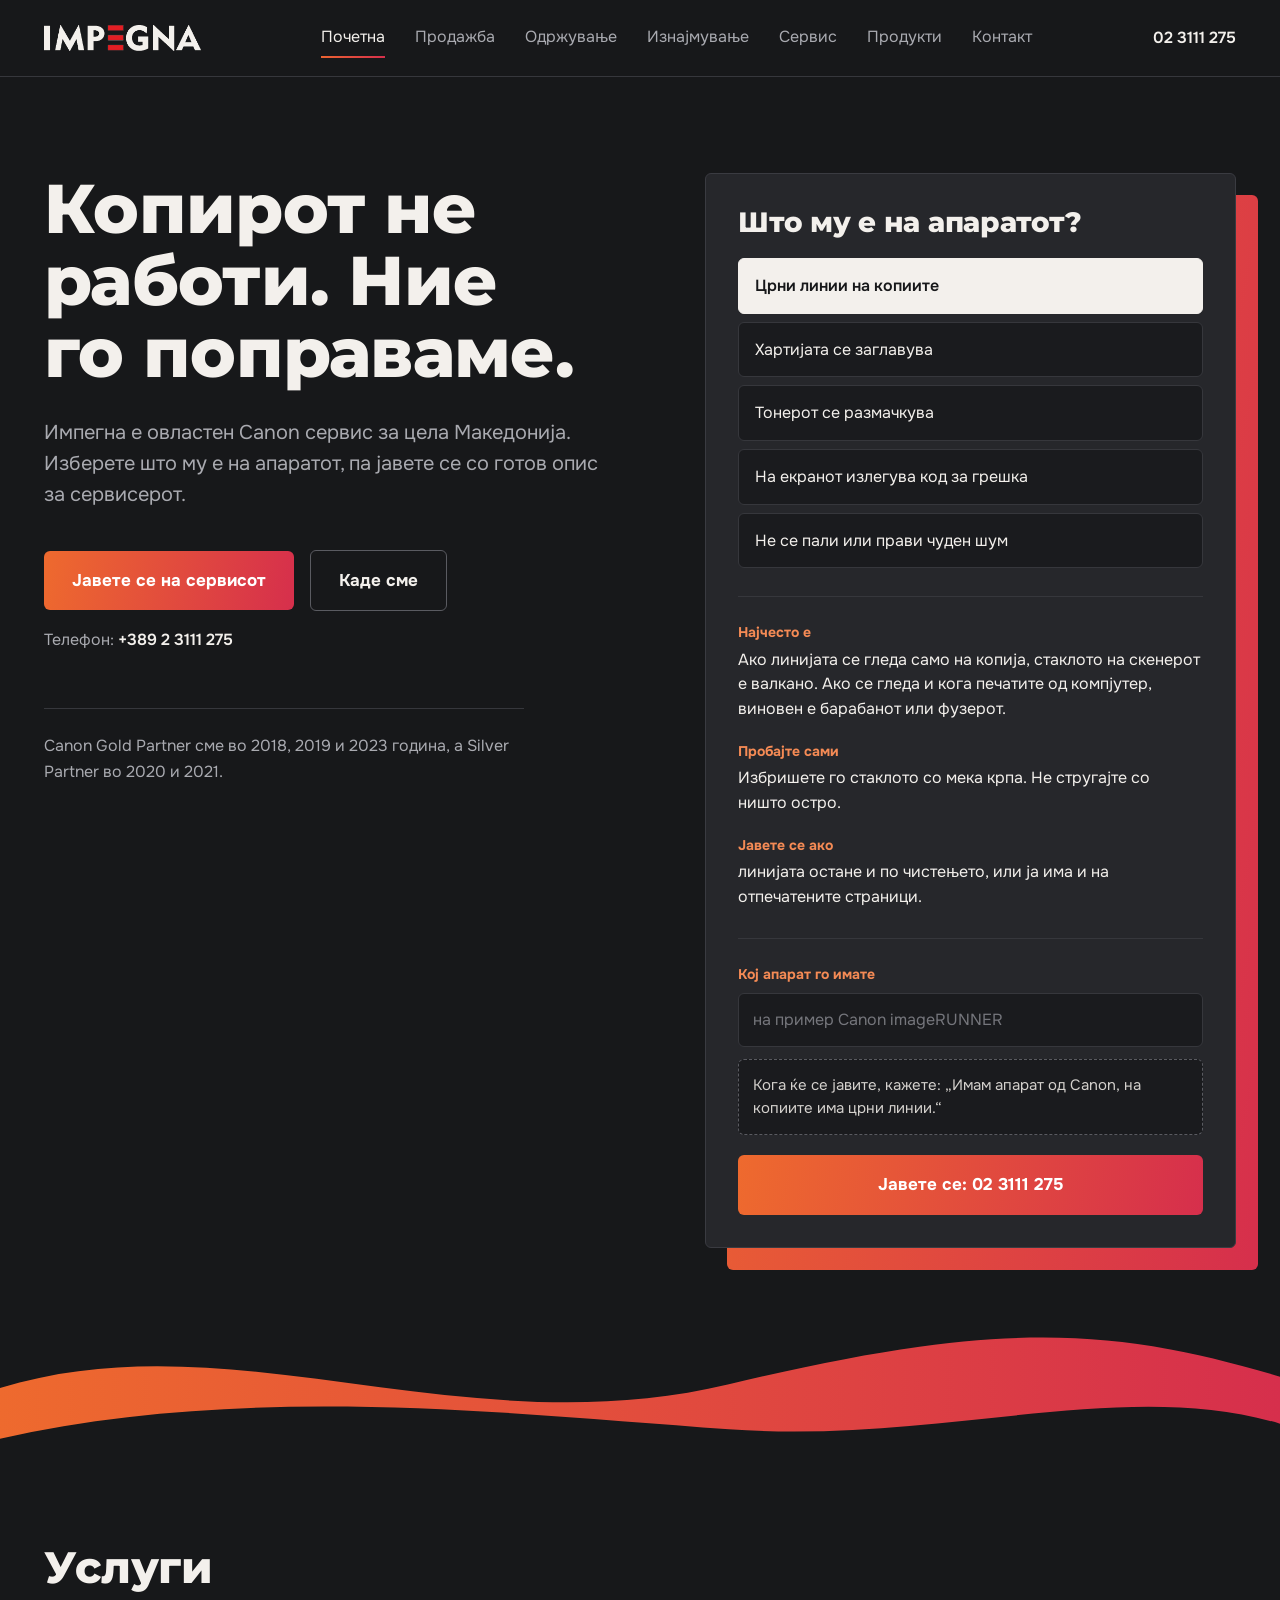
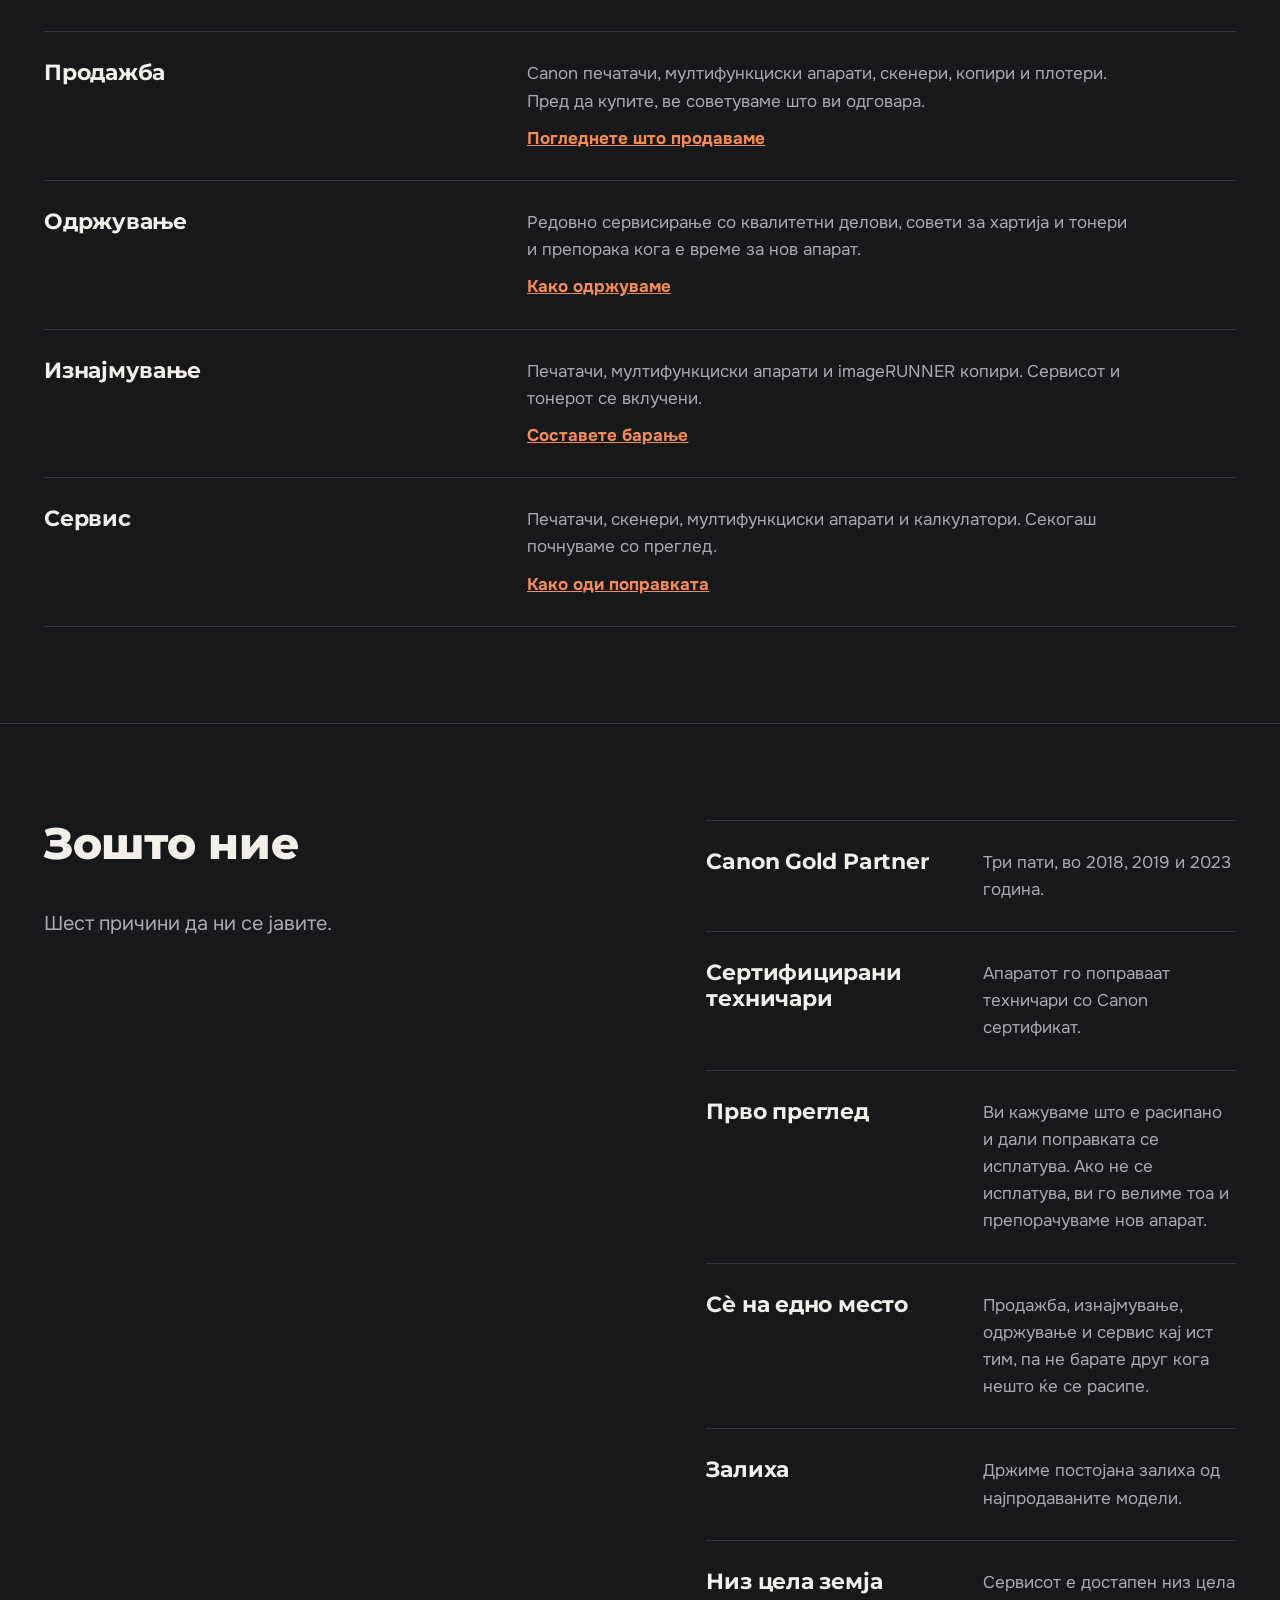
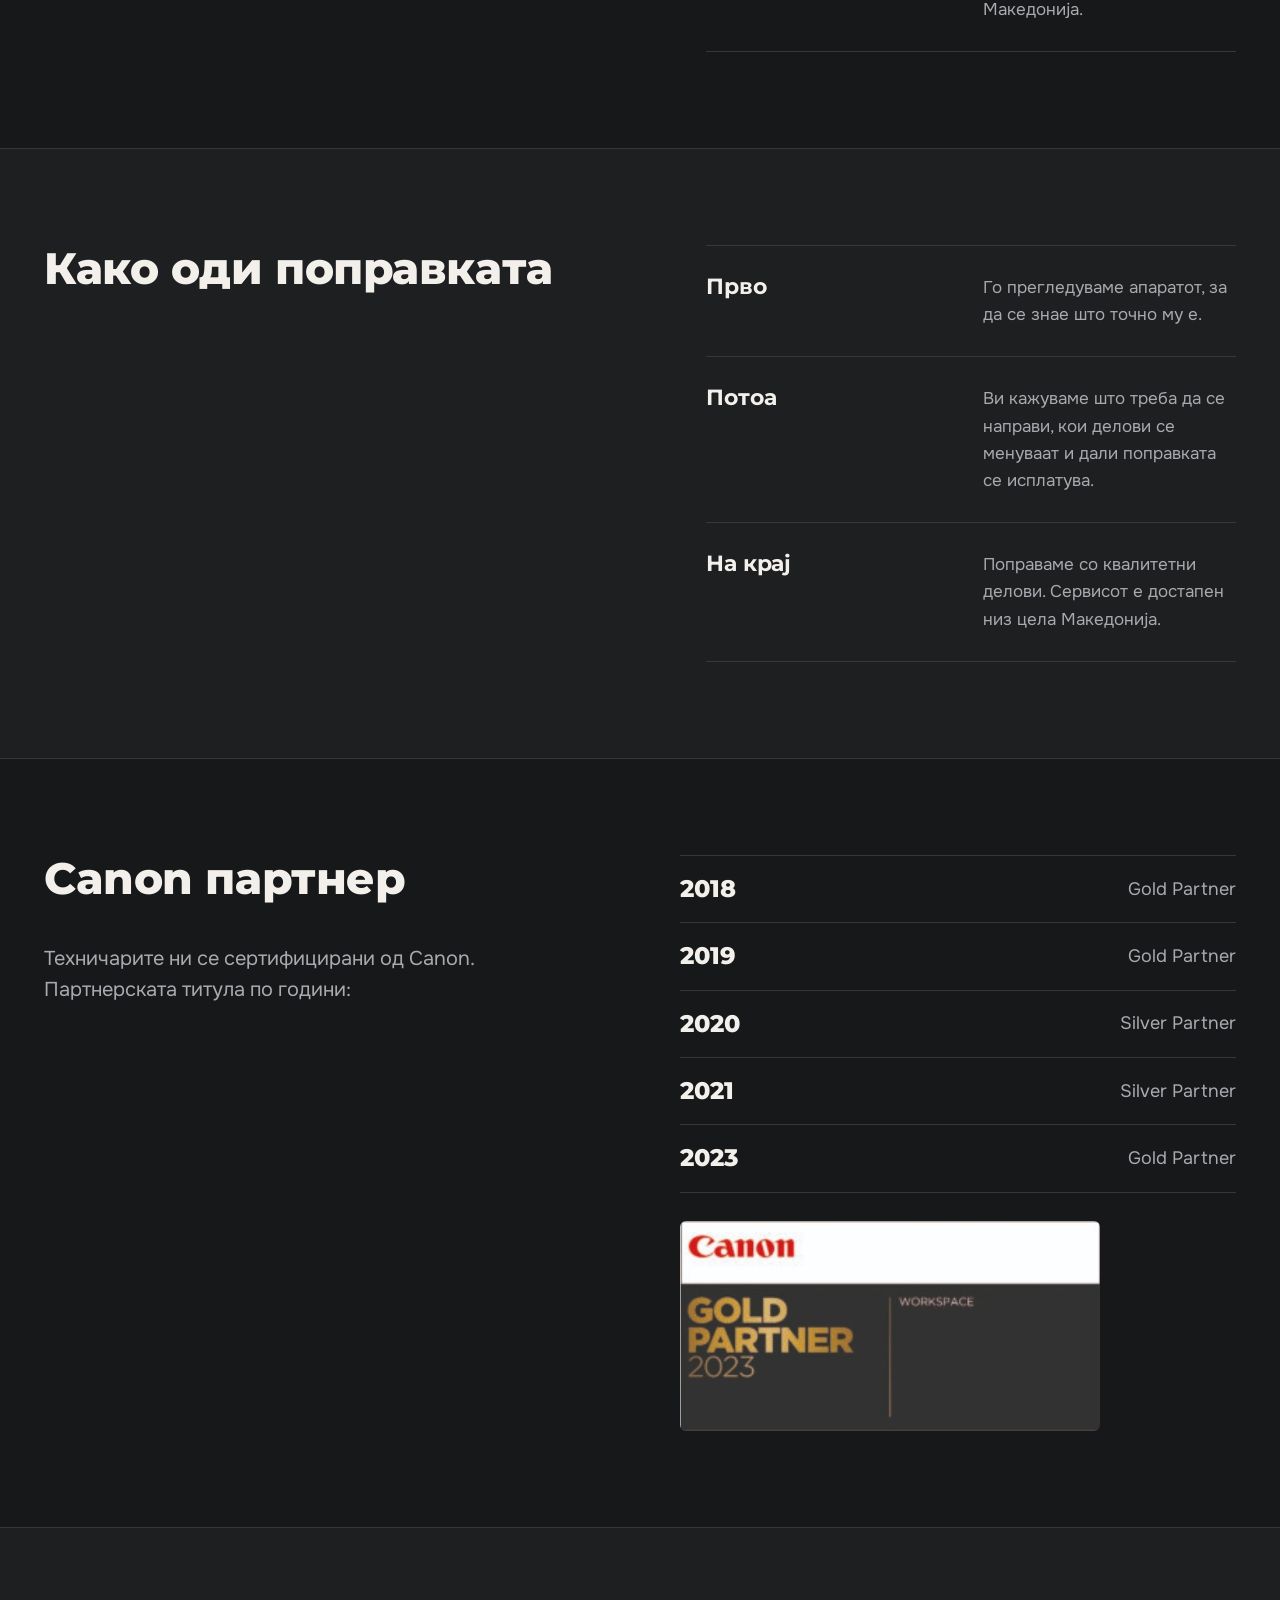
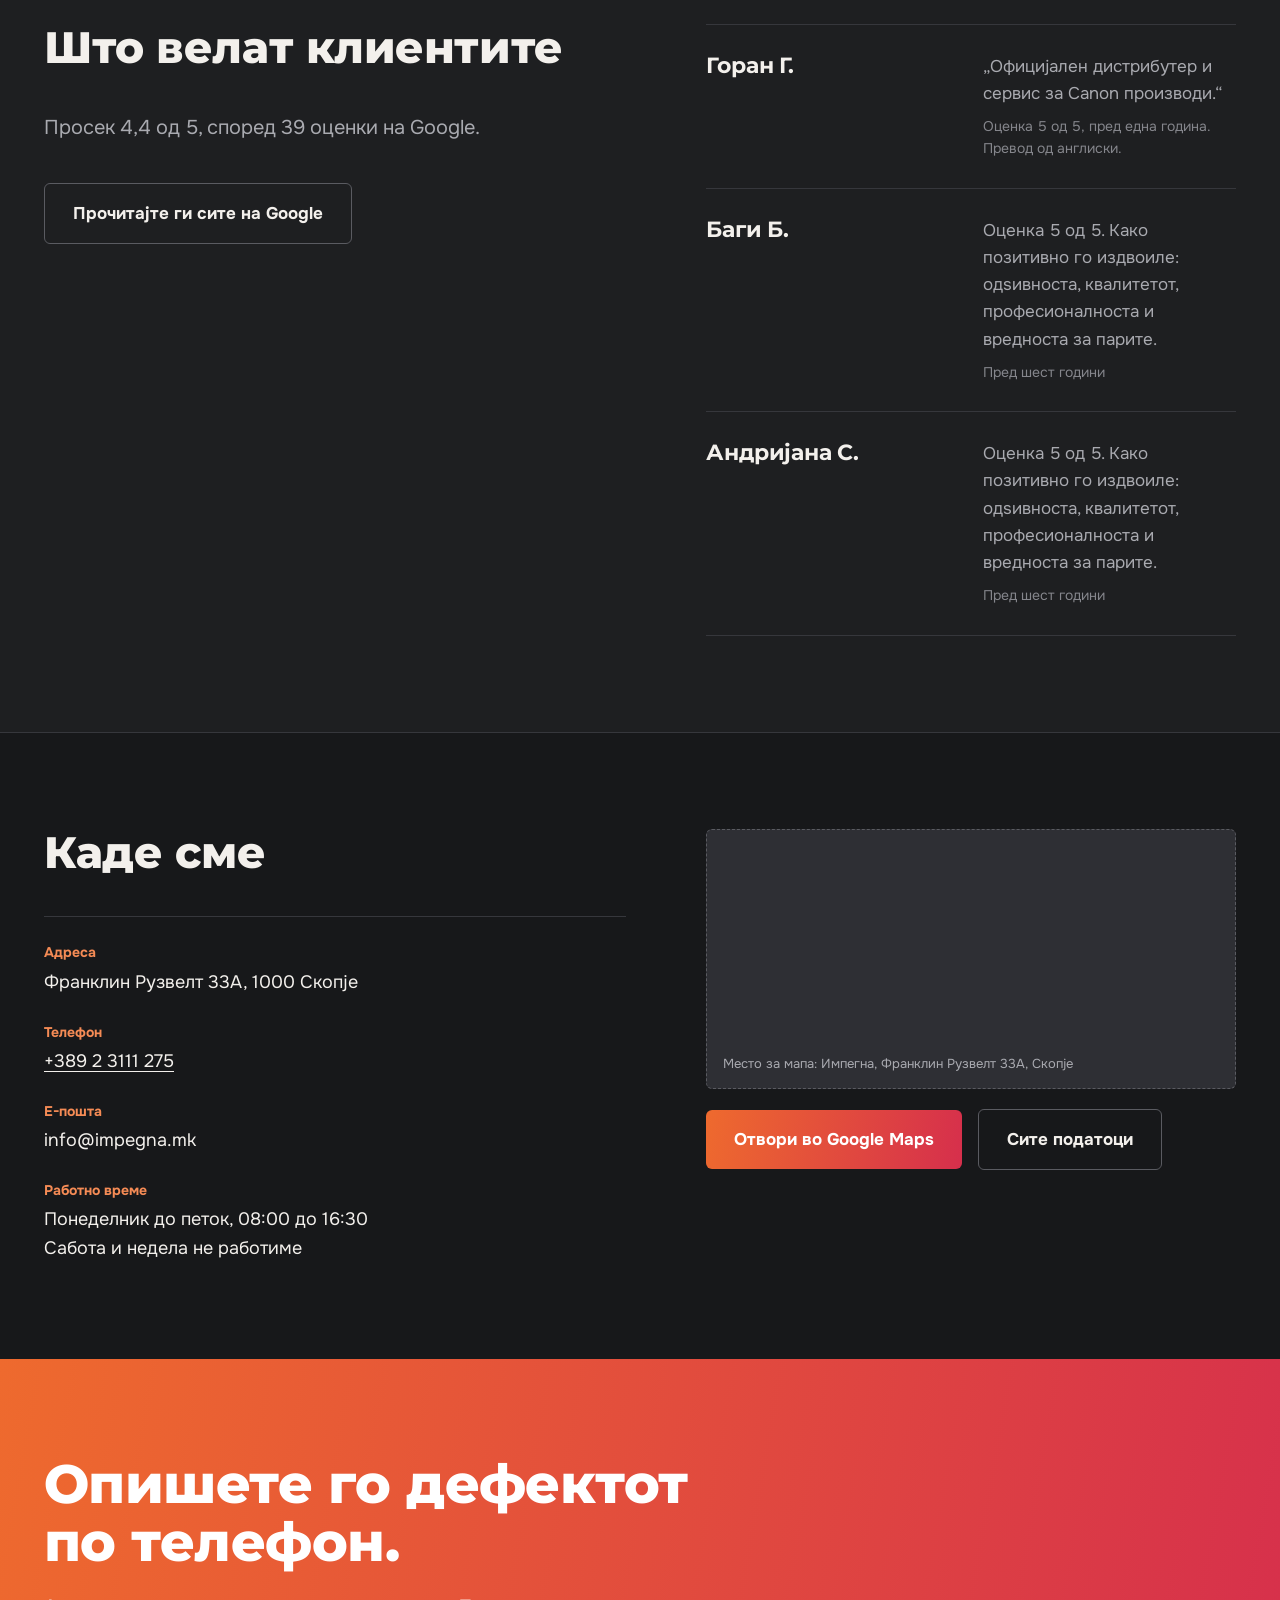
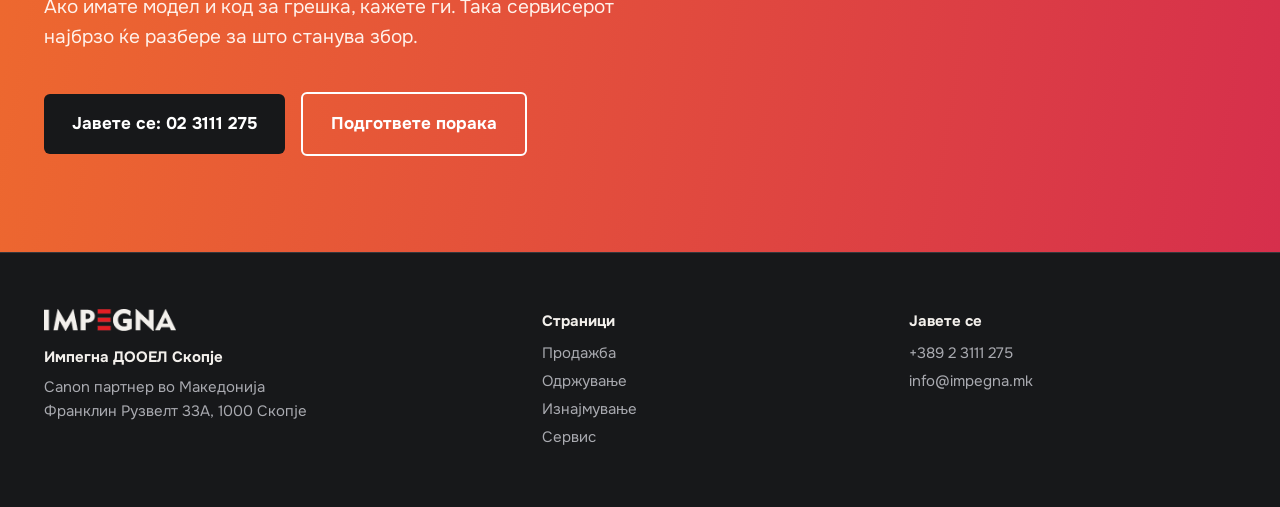
==== index.html @ 2db98c06 "Наслов Услуги наместо Што правиме Co-Authored-By: Claude Sonnet 5.5 <noreply@anthropic.com> Claude-S" ====
<!DOCTYPE html>
<html lang="mk">
<head>
<meta charset="utf-8">
<meta name="viewport" content="width=device-width, initial-scale=1">
<meta name="description" content="Импегна, Скопје. Овластен Canon сервис, продажба, одржување и изнајмување на печатачи и копири. Тел. +389 2 3111 275.">
<meta name="theme-color" content="#17181A">
<link rel="icon" href="data:image/svg+xml,%3Csvg xmlns='http://www.w3.org/2000/svg' viewBox='0 0 32 32'%3E%3Crect width='32' height='32' fill='%2317181A'/%3E%3Crect x='7' y='7' width='18' height='4' fill='%23E31E24'/%3E%3Crect x='7' y='14' width='18' height='4' fill='%23E31E24'/%3E%3Crect x='7' y='21' width='18' height='4' fill='%23E31E24'/%3E%3C/svg%3E">
<title>Импегна Скопје, овластен Canon сервис</title>
<link rel="preconnect" href="https://fonts.googleapis.com">
<link rel="preconnect" href="https://fonts.gstatic.com" crossorigin>
<link href="https://fonts.googleapis.com/css2?family=Montserrat:wght@700;800&family=Onest:wght@400;500;600;700&display=swap" rel="stylesheet">
<style>
/* Layout idea: dark charcoal pages, one warm accent family taken from the logo red (orange to red). Panels sit on an offset warm block, a swoosh closes the hero. */
:root {
  --bg: #17181A;
  --bg2: #1F2023;
  --card: #26272B;
  --field: #1A1B1E;
  --line: #36373C;
  --ink: #F3F0EC;
  --mute: #A9AAB0;
  --red: #E31E24;
  --warm1: #EE6A2E;
  --warm2: #D62F4C;
  --grad: linear-gradient(100deg, #EE6A2E, #D62F4C);
  --display: "Montserrat", "Arial Black", Arial, sans-serif;
  --body: "Onest", Arial, sans-serif;
  color-scheme: dark;
}
* { box-sizing: border-box; margin: 0; padding: 0; }
html, body { background: var(--bg); }
body { font-family: var(--body); color: var(--ink); font-size: 17px; line-height: 1.6; -webkit-font-smoothing: antialiased; }
a { color: inherit; }
:focus-visible { outline: 3px solid #F6A46F; outline-offset: 3px; }
.wrap { max-width: 1240px; margin: 0 auto; padding: 0 24px; }
h1, h2, h3 { font-family: var(--display); font-weight: 800; text-wrap: balance; letter-spacing: -.01em; }

.bar { border-bottom: 1px solid var(--line); position: sticky; top: 0; z-index: 50; background: var(--bg); }
.bar .wrap { display: flex; align-items: center; justify-content: space-between; gap: 24px; height: 76px; }
.mark { display: block; line-height: 0; }
.mark img { height: 26px; width: auto; display: block; }
.nav { display: flex; gap: 30px; font-size: 16px; }
.nav a { text-decoration: none; color: var(--mute); padding: 6px 0; border-bottom: 2px solid transparent; }
.nav a:hover { color: var(--ink); }
.nav a[aria-current="page"] { color: var(--ink); border-image: var(--grad) 1; border-bottom: 2px solid; }
.bar-tel { font-weight: 600; font-size: 16px; text-decoration: none; white-space: nowrap; }
.menu-btn { display: none; font: inherit; font-weight: 600; color: var(--ink); background: transparent; border: 1px solid var(--line); border-radius: 6px; padding: 8px 16px; cursor: pointer; min-height: 44px; }

.btn { display: inline-flex; align-items: center; justify-content: center; font-family: var(--body); font-weight: 700; font-size: 17px; padding: 16px 28px; border-radius: 6px; text-decoration: none; border: 0; background: var(--grad); color: #fff; cursor: pointer; min-height: 56px; }
.btn:hover { filter: brightness(1.08); }
.btn.ghost { background: transparent; color: var(--ink); border: 1px solid #5A5B61; }
.btn.ghost:hover { border-color: var(--ink); filter: none; }
.cta { margin-top: 40px; display: flex; flex-wrap: wrap; gap: 16px; align-items: center; }
.note { margin-top: 16px; font-size: 16px; color: var(--mute); }
.note b { color: var(--ink); font-weight: 600; }

.view { display: none; }
.view.on { display: block; }
.sec { padding: 96px 0; }
.sec + .sec { border-top: 1px solid var(--line); }
.sec.alt { background: rgba(255, 255, 255, .03); }
.phead { padding-top: 96px; padding-bottom: 72px; }
.phead h1 { font-size: clamp(38px, 5.6vw, 76px); line-height: 1.02; max-width: 14em; }
.lead { margin-top: 28px; font-size: 20px; line-height: 1.55; color: var(--mute); max-width: 32em; }
h2.t { font-size: clamp(28px, 3.4vw, 44px); line-height: 1.1; margin-bottom: 40px; max-width: 16em; }

.rows { border-top: 1px solid var(--line); }
.row { display: grid; grid-template-columns: minmax(0, 1fr) minmax(0, 1.6fr); gap: 40px; padding: 28px 0; border-bottom: 1px solid var(--line); align-items: start; }
.row h3 { font-size: 22px; line-height: 1.2; font-weight: 700; }
.row p { font-size: 17px; color: var(--mute); max-width: 36em; }
.row p b { color: var(--ink); font-weight: 600; }
.meta { font-size: 14px !important; margin-top: 8px; color: #85868C !important; }
.row a.go { display: inline-block; margin-top: 10px; font-weight: 700; color: #F58B55; }

.cols { display: grid; grid-template-columns: 1.1fr 1fr; gap: 80px; align-items: start; }
.cols.even { grid-template-columns: 1fr 1fr; }
.cols .row { grid-template-columns: minmax(0, 1fr) minmax(0, 1fr); gap: 24px; }
.prose p { font-size: 18px; max-width: 34em; color: var(--mute); }
.prose p + p { margin-top: 18px; }
.prose p b { color: var(--ink); font-weight: 600; }

.years { border-top: 1px solid var(--line); }
.years div { display: flex; justify-content: space-between; align-items: center; gap: 16px; padding: 14px 0; border-bottom: 1px solid var(--line); font-size: 18px; color: var(--mute); }
.years div span:first-child { font-family: var(--display); font-weight: 800; font-size: 24px; color: var(--ink); }
.badge { display: block; width: 100%; max-width: 420px; height: auto; border-radius: 6px; margin-top: 28px; }
.prod { display: block; width: 100%; height: auto; }

.ph { background: #2E2F34; border: 1px dashed #5A5B61; border-radius: 6px; min-height: 160px; padding: 14px 16px; font-size: 13px; line-height: 1.4; color: #A9AAB0; display: flex; align-items: flex-end; }
.phgrid { display: grid; grid-template-columns: 1fr 1fr; gap: 16px; margin-top: 40px; }
.phgrid .ph { min-height: 200px; }

.hero { padding: 96px 0 200px; position: relative; overflow: hidden; }
.hero .wrap { display: grid; grid-template-columns: 1.08fr 1fr; gap: 88px; align-items: start; position: relative; z-index: 1; }
.hero h1 { font-size: clamp(38px, 5.4vw, 74px); line-height: 1.04; }
.hero .sub { margin-top: 28px; font-size: 20px; line-height: 1.55; color: var(--mute); max-width: 30em; }
.proof { margin-top: 56px; padding-top: 24px; border-top: 1px solid var(--line); font-size: 16px; color: var(--mute); max-width: 30em; }
.wave { position: absolute; left: 0; bottom: 0; width: 100%; height: 150px; z-index: 0; display: block; }

.feed { position: fixed; inset: 0; z-index: 0; pointer-events: none; overflow: hidden; --h: 900px; }
main, footer { position: relative; z-index: 1; }
.sheet { position: absolute; top: 100%; display: block; opacity: .8; animation: rise var(--t) linear infinite; animation-delay: var(--d); }
.sheet svg { display: block; width: 100%; height: auto; }
@keyframes rise { from { transform: translateY(0) rotate(var(--r)); } to { transform: translateY(calc(-1 * var(--h) - 500px)) rotate(var(--r)); } }
.scanline { position: absolute; left: 0; right: 0; top: 0; height: 2px; background: var(--grad); opacity: .55; animation: sweep 9s cubic-bezier(.6,0,.4,1) infinite; }
@keyframes sweep { 0% { transform: translateY(0); opacity: 0; } 8% { opacity: .55; } 92% { opacity: .55; } 100% { transform: translateY(var(--h)); opacity: 0; } }
@media (prefers-reduced-motion: reduce) { .sheet, .scanline { animation: none; } .sheet { top: 20%; } .scanline { display: none; } }

.pw { position: relative; }
.pw::before { content: ""; position: absolute; inset: 22px -22px -22px 22px; background: var(--grad); border-radius: 6px; z-index: 0; }
.pw > * { position: relative; z-index: 1; }
.panel { background: var(--card); color: var(--ink); border-radius: 6px; padding: 32px; border: 1px solid #3A3B41; }
.panel h2, .panel .q { font-family: var(--display); font-weight: 800; font-size: 28px; line-height: 1.15; margin-bottom: 20px; }
.opts { display: grid; gap: 8px; }
.opt { text-align: left; font: inherit; font-size: 16px; color: var(--ink); background: var(--field); border: 1px solid var(--line); border-radius: 6px; padding: 14px 16px; cursor: pointer; min-height: 52px; }
.opt:hover { border-color: #8A8B92; }
.opt[aria-pressed="true"] { background: var(--ink); color: #17181A; border-color: var(--ink); font-weight: 600; }
.result { margin-top: 28px; border-top: 1px solid var(--line); padding-top: 24px; display: grid; gap: 18px; }
.panel h3 { font-family: var(--body); font-size: 14px; font-weight: 700; letter-spacing: 0; color: #F58B55; margin-bottom: 4px; }
.result p { font-size: 16px; line-height: 1.55; }
.say { margin-top: 28px; border-top: 1px solid var(--line); padding-top: 24px; }
.panel label, .formgrid label { display: block; font-size: 14px; font-weight: 700; color: #F58B55; margin-bottom: 8px; }
.panel input[type="text"], .panel input[type="number"], .panel select, .panel textarea { width: 100%; font: inherit; font-size: 16px; color: var(--ink); background: var(--field); border: 1px solid var(--line); border-radius: 6px; padding: 13px 14px; }
.panel input::placeholder, .panel textarea::placeholder { color: #75767C; }
.panel select option { background: #1A1B1E; }
.panel input:focus-visible, .panel select:focus-visible, .panel textarea:focus-visible { outline: 3px solid #F6A46F; outline-offset: 2px; }
.line { margin-top: 12px; background: var(--field); border: 1px dashed #5A5B61; border-radius: 6px; padding: 14px; font-size: 15px; line-height: 1.55; color: #D4D1CD; white-space: pre-line; }
.panel .btn { margin-top: 20px; width: 100%; }
.panel .btn.ghost { color: var(--ink); }
.formgrid { display: grid; grid-template-columns: 1fr 1fr; gap: 20px; }
.formgrid .full { grid-column: 1 / -1; }
.checks { display: grid; gap: 10px; }
.checks label { display: flex; align-items: center; gap: 12px; font-size: 16px; font-weight: 400; color: var(--ink); margin: 0; cursor: pointer; }
.checks input { width: 20px; height: 20px; accent-color: #EE6A2E; flex: none; }

.contact { display: grid; grid-template-columns: repeat(3, 1fr); gap: 24px; border-top: 1px solid var(--line); padding-top: 24px; }
.contact dt { font-size: 14px; font-weight: 700; color: #F58B55; margin-bottom: 4px; }
.contact dd { font-size: 18px; }
.contact a { text-decoration: underline; text-underline-offset: 4px; }

.band { background: var(--grad); color: #fff; padding: 96px 0; }
.band h2 { font-size: clamp(30px, 4.4vw, 54px); line-height: 1.08; max-width: 14em; }
.band p { margin-top: 20px; font-size: 19px; color: #FFF1EA; max-width: 30em; }
.band .btn { background: #17181A; color: #fff; }
.band .btn:hover { filter: none; background: #000; }
.band .btn.ghost { background: transparent; border: 2px solid #fff; color: #fff; }
.band .btn.ghost:hover { background: #fff; color: #17181A; }

footer { background: transparent; border-top: 1px solid var(--line); padding: 56px 0; font-size: 15px; color: var(--mute); }
footer .wrap { display: grid; grid-template-columns: 1.4fr 1fr 1fr; gap: 40px; }
footer b { color: var(--ink); font-weight: 700; display: block; margin-bottom: 6px; }
footer img { height: 22px; width: auto; display: block; margin-bottom: 14px; }
footer a { display: block; text-decoration: none; padding: 2px 0; }
footer a:hover { color: var(--ink); text-decoration: underline; }

@media (max-width: 1120px) {
  .bar-tel { display: none; }
  .nav { gap: 22px; }
  .hero .wrap { gap: 56px; }
  .cols { gap: 48px; }
  .pw::before { inset: 16px -16px -16px 16px; }
}
@media (max-width: 900px) {
  .hero .wrap, .cols, .cols.even { grid-template-columns: 1fr; gap: 56px; }
  .nav, .bar-tel { display: none; }
  .menu-btn { display: block; }
  .nav.open { display: flex; flex-direction: column; gap: 0; position: absolute; top: 76px; left: 0; right: 0; background: var(--bg); border-bottom: 1px solid var(--line); padding: 8px 16px 16px; }
  .nav.open a { padding: 16px 0; border-bottom: 1px solid var(--line); font-size: 19px; color: var(--ink); }
  .row { grid-template-columns: 1fr; gap: 10px; }
  .cols .row { grid-template-columns: 1fr; }
  footer .wrap { grid-template-columns: 1fr; }
}
@media (max-width: 640px) {
  body { font-size: 16px; }
  .wrap { padding: 0 20px; }
  .lead, .hero .sub { font-size: 18px; }
  .panel { padding: 20px; }
  .pw::before { inset: 12px -10px -12px 10px; }
  .panel h2, .panel .q { font-size: 24px; }
  .cta .btn { width: 100%; }
  .phgrid, .formgrid, .contact { grid-template-columns: 1fr; }
  .hero { padding-bottom: 140px; }
  .wave { height: 100px; }
}
</style>
</head>
<body>
  <div class="feed" id="feed" aria-hidden="true">
    <svg width="0" height="0" style="position:absolute"><defs>
      <symbol id="pg" viewBox="0 0 220 311">
        <rect x="1" y="1" width="218" height="309" fill="none" stroke="#3F4046" stroke-width="1.5"/>
        <path d="M28 44h120M28 66h164M28 88h150M28 110h164M28 132h96M28 176h164M28 198h140M28 220h164M28 242h110" stroke="#2F3035" stroke-width="3" fill="none"/>
      </symbol>
    </defs></svg>
    <span class="sheet" style="left:3%;width:150px;--t:46s;--d:-12s;--r:-6deg"><svg viewBox="0 0 220 311"><use href="#pg"/></svg></span>
    <span class="sheet" style="left:21%;width:230px;--t:64s;--d:-40s;--r:5deg"><svg viewBox="0 0 220 311"><use href="#pg"/></svg></span>
    <span class="sheet" style="left:43%;width:120px;--t:38s;--d:-22s;--r:9deg"><svg viewBox="0 0 220 311"><use href="#pg"/></svg></span>
    <span class="sheet" style="left:60%;width:260px;--t:72s;--d:-18s;--r:-4deg"><svg viewBox="0 0 220 311"><use href="#pg"/></svg></span>
    <span class="sheet" style="left:80%;width:170px;--t:52s;--d:-33s;--r:7deg"><svg viewBox="0 0 220 311"><use href="#pg"/></svg></span>
    <span class="sheet" style="left:90%;width:110px;--t:41s;--d:-5s;--r:-10deg"><svg viewBox="0 0 220 311"><use href="#pg"/></svg></span>
    <div class="scanline"></div>
  </div>

<header class="bar">
  <div class="wrap">
    <a class="mark" href="#pocetna"><img src="[data-uri]" alt="Импегна"></a>
    <nav class="nav" id="nav" aria-label="Главна навигација">
      <a href="#pocetna" data-v="pocetna">Почетна</a>
      <a href="#prodazba" data-v="prodazba">Продажба</a>
      <a href="#odrzuvanje" data-v="odrzuvanje">Одржување</a>
      <a href="#iznajmuvanje" data-v="iznajmuvanje">Изнајмување</a>
      <a href="#servis" data-v="servis">Сервис</a>
      <a href="#produkti" data-v="produkti">Продукти</a>
      <a href="#kontakt" data-v="kontakt">Контакт</a>
    </nav>
    <a class="bar-tel" href="tel:+38923111275">02 3111 275</a>
    <button class="menu-btn" id="menuBtn" type="button" aria-expanded="false" aria-controls="nav">Мени</button>
  </div>
</header>

<main>

<!-- ПОЧЕТНА -->
<div class="view" id="v-pocetna">
  <section class="hero" id="hero">
<svg class="wave" viewBox="0 0 1440 160" preserveAspectRatio="none" aria-hidden="true"><defs><linearGradient id="gw" x1="0" x2="1" y1="0" y2="0"><stop offset="0" stop-color="#EE6A2E"/><stop offset="1" stop-color="#D62F4C"/></linearGradient></defs><path d="M0 96 C 260 20, 520 160, 820 92 S 1250 30, 1440 84 L1440 134 C 1260 84, 1060 156, 820 140 S 280 90, 0 150 Z" fill="url(#gw)"/></svg>
    <div class="wrap">
      <div>
        <h1>Копирот не работи. Ние го поправаме.</h1>
        <p class="sub">Импегна е овластен Canon сервис за цела Македонија. Изберете што му е на апаратот, па јавете се со готов опис за сервисерот.</p>
        <div class="cta">
          <a class="btn" href="tel:+38923111275">Јавете се на сервисот</a>
          <a class="btn ghost" href="#kontakt">Каде сме</a>
        </div>
        <p class="note">Телефон: <b>+389 2 3111 275</b></p>
        <p class="proof">Canon Gold Partner сме во 2018, 2019 и 2023 година, а Silver Partner во 2020 и 2021.</p>
      </div>
      <div class="pw"><aside class="panel dx" aria-label="Што му е на апаратот">
        <h2>Што му е на апаратот?</h2>
        <div class="opts" role="group" aria-label="Што му е на апаратот"></div>
        <div class="result" aria-live="polite">
          <div><h3>Најчесто е</h3><p data-r="cause"></p></div>
          <div><h3>Пробајте сами</h3><p data-r="self"></p></div>
          <div><h3>Јавете се ако</h3><p data-r="call"></p></div>
        </div>
        <div class="say">
          <label for="dx1-model">Кој апарат го имате</label>
          <input id="dx1-model" type="text" placeholder="на пример Canon imageRUNNER" autocomplete="off" data-r="model">
          <p class="line" data-r="line"></p>
        </div>
        <a class="btn" href="tel:+38923111275">Јавете се: 02 3111 275</a>
      </aside></div>
    </div>
  </section>

  <section class="sec">
    <div class="wrap">
      <h2 class="t">Услуги</h2>
      <div class="rows">
        <div class="row"><h3>Продажба</h3><div><p>Canon печатачи, мултифункциски апарати, скенери, копири и плотери. Пред да купите, ве советуваме што ви одговара.</p><a class="go" href="#prodazba">Погледнете што продаваме</a></div></div>
        <div class="row"><h3>Одржување</h3><div><p>Редовно сервисирање со квалитетни делови, совети за хартија и тонери и препорака кога е време за нов апарат.</p><a class="go" href="#odrzuvanje">Како одржуваме</a></div></div>
        <div class="row"><h3>Изнајмување</h3><div><p>Печатачи, мултифункциски апарати и imageRUNNER копири. Сервисот и тонерот се вклучени.</p><a class="go" href="#iznajmuvanje">Составете барање</a></div></div>
        <div class="row"><h3>Сервис</h3><div><p>Печатачи, скенери, мултифункциски апарати и калкулатори. Секогаш почнуваме со преглед.</p><a class="go" href="#servis">Како оди поправката</a></div></div>
      </div>
    </div>
  </section>

  <section class="sec">
    <div class="wrap cols">
      <div>
        <h2 class="t">Зошто ние</h2>
        <p class="lead" style="margin-top:0">Шест причини да ни се јавите.</p>
      </div>
      <div class="rows">
        <div class="row"><h3>Canon Gold Partner</h3><p>Три пати, во 2018, 2019 и 2023 година.</p></div>
        <div class="row"><h3>Сертифицирани техничари</h3><p>Апаратот го поправаат техничари со Canon сертификат.</p></div>
        <div class="row"><h3>Прво преглед</h3><p>Ви кажуваме што е расипано и дали поправката се исплатува. Ако не се исплатува, ви го велиме тоа и препорачуваме нов апарат.</p></div>
        <div class="row"><h3>Сè на едно место</h3><p>Продажба, изнајмување, одржување и сервис кај ист тим, па не барате друг кога нешто ќе се расипе.</p></div>
        <div class="row"><h3>Залиха</h3><p>Држиме постојана залиха од најпродаваните модели.</p></div>
        <div class="row"><h3>Низ цела земја</h3><p>Сервисот е достапен низ цела Македонија.</p></div>
      </div>
    </div>
  </section>

  <section class="sec alt">
    <div class="wrap cols">
      <div>
        <h2 class="t">Како оди поправката</h2>
      </div>
      <div class="rows">
        <div class="row"><h3>Прво</h3><p>Го прегледуваме апаратот, за да се знае што точно му е.</p></div>
        <div class="row"><h3>Потоа</h3><p>Ви кажуваме што треба да се направи, кои делови се менуваат и дали поправката се исплатува.</p></div>
        <div class="row"><h3>На крај</h3><p>Поправаме со квалитетни делови. Сервисот е достапен низ цела Македонија.</p></div>
      </div>
    </div>
  </section>

  <section class="sec">
    <div class="wrap cols even">
      <div>
        <h2 class="t">Canon партнер</h2>
        <p class="lead" style="margin-top:0">Техничарите ни се сертифицирани од Canon. Партнерската титула по години:</p>
      </div>
      <div>
        <div class="years">
          <div><span>2018</span><span>Gold Partner</span></div>
          <div><span>2019</span><span>Gold Partner</span></div>
          <div><span>2020</span><span>Silver Partner</span></div>
          <div><span>2021</span><span>Silver Partner</span></div>
          <div><span>2023</span><span>Gold Partner</span></div>
        </div>
        <img class="badge" src="[data-uri]" alt="Canon Gold Partner 2023">
      </div>
    </div>
  </section>

  <section class="sec alt">
    <div class="wrap cols">
      <div>
        <h2 class="t">Што велат клиентите</h2>
        <p class="lead" style="margin-top:0">Просек 4,4 од 5, според 39 оценки на Google.</p>
        <div class="cta"><a class="btn ghost" href="https://maps.app.goo.gl/dx4CzTyKGWRJqQ638">Прочитајте ги сите на Google</a></div>
      </div>
      <div class="rows">
        <div class="row"><h3>Горан Г.</h3><div><p>„Официјален дистрибутер и сервис за Canon производи.“</p><p class="meta">Оценка 5 од 5, пред една година. Превод од англиски.</p></div></div>
        <div class="row"><h3>Баги Б.</h3><div><p>Оценка 5 од 5. Како позитивно го издвоиле: одѕивноста, квалитетот, професионалноста и вредноста за парите.</p><p class="meta">Пред шест години</p></div></div>
        <div class="row"><h3>Андријана С.</h3><div><p>Оценка 5 од 5. Како позитивно го издвоиле: одѕивноста, квалитетот, професионалноста и вредноста за парите.</p><p class="meta">Пред шест години</p></div></div>
      </div>
    </div>
  </section>

  <section class="sec">
    <div class="wrap cols">
      <div>
        <h2 class="t">Каде сме</h2>
        <dl class="contact" style="grid-template-columns:1fr">
          <div><dt>Адреса</dt><dd>Франклин Рузвелт 33А, 1000 Скопје</dd></div>
          <div><dt>Телефон</dt><dd><a href="tel:+38923111275">+389 2 3111 275</a></dd></div>
          <div><dt>Е-пошта</dt><dd>info@impegna.mk</dd></div>
          <div><dt>Работно време</dt><dd>Понеделник до петок, 08:00 до 16:30<br>Сабота и недела не работиме</dd></div>
        </dl>
      </div>
      <div>
        <div class="ph" style="min-height:260px">Место за мапа: Импегна, Франклин Рузвелт 33А, Скопје</div>
        <div class="cta" style="margin-top:20px"><a class="btn" href="https://maps.app.goo.gl/dx4CzTyKGWRJqQ638">Отвори во Google Maps</a><a class="btn ghost" href="#kontakt">Сите податоци</a></div>
      </div>
    </div>
  </section>

  <section class="band">
    <div class="wrap">
      <h2>Опишете го дефектот по телефон.</h2>
      <p>Ако имате модел и код за грешка, кажете ги. Така сервисерот најбрзо ќе разбере за што станува збор.</p>
      <div class="cta">
        <a class="btn" href="tel:+38923111275">Јавете се: 02 3111 275</a>
        <a class="btn ghost" href="#kontakt">Подгответе порака</a>
      </div>
    </div>
  </section>
</div>

<!-- ПРОДАЖБА -->
<div class="view" id="v-prodazba">
  <div class="wrap phead">
    <h1>Продажба</h1>
    <p class="lead">Продаваме Canon печатачи, мултифункциски апарати, скенери, копири и плотери. Пред да купите, разговарајте со нашиот тим за продажба.</p>
    <div class="cta"><a class="btn" href="tel:+38923111275">Јавете се на продажба</a><a class="btn ghost" href="#produkti">Продавница</a></div>
  </div>
  <section class="sec">
    <div class="wrap">
      <div class="rows">
        <div class="row"><h3>Инкјет печатачи и мултифункциски</h3><p>За дома и за мал обем на печатење. Деловните модели печатат во подобар квалитет или во формат поголем од А4, а апаратот чини помалку.</p></div>
        <div class="row"><h3>Печатачи со CISS</h3><p>Имаат систем за континуирано снабдување со мастило, па според нив печатењето во боја е поевтино по страница. Ги препорачуваме за често печатење и голем обем.</p></div>
        <div class="row"><h3>Ласерски печатачи и мултифункциски</h3><p>За мали и големи канцеларии, со тонер со голем принос и малку сервисирање. Цената зависи од брзината и можностите на апаратот.</p></div>
        <div class="row"><h3>Скенери</h3><p>Canon скенери за документи. Јавете се за да изберете според обемот на работа.</p></div>
        <div class="row"><h3>Копири</h3><p>За канцеларии и поголеми групи, со тонер со голем принос.</p></div>
        <div class="row"><h3>Плотери и производни машини</h3><p>За нив јавете се директно на тимот за продажба.</p></div>
      </div>
    </div>
  </section>
  <section class="sec alt">
    <div class="wrap cols even">
      <div class="prose">
        <h2 class="t">Постојана залиха</h2>
        <p>Држиме залиха од најпродаваните модели во секој сегмент. Кажете ни колку печатите и што печатите, а ние ќе ви кажеме кој модел има смисла.</p>
      </div>
      <div class="pw"><img class="prod" src="[data-uri]" alt="Два Canon копира"></div>
    </div>
  </section>
</div>

<!-- ОДРЖУВАЊЕ -->
<div class="view" id="v-odrzuvanje">
  <div class="wrap phead">
    <h1>Одржување</h1>
    <p class="lead">Препуштете ни ја грижата за канцелариската опрема. Одржуваме со квалитетни делови, а работата ја прават сертифицирани техничари.</p>
    <div class="cta"><a class="btn" href="tel:+38923111275">Побарајте понуда</a><a class="btn ghost" href="#servis">Кога нешто е расипано</a></div>
  </div>
  <section class="sec">
    <div class="wrap">
      <div class="rows">
        <div class="row"><h3>Совети за потрошен материјал</h3><p>Препорачуваме каква хартија, кои тонери и кои сервисни делови да користите за вашиот апарат.</p></div>
        <div class="row"><h3>Сервисирање</h3><p>Поправки и редовно одржување од сертифицирани техничари. Со редовен сервис и квалитетни делови апаратот трае подолго.</p></div>
        <div class="row"><h3>Замена</h3><p>Кога одржувањето повеќе не се исплатува, сервисот ви препорачува нов апарат. Одлуката ја носиме заедно со продажбата и со вас, според потребите и буџетот.</p></div>
      </div>
      <p class="note" style="margin-top:32px">Цени и услови за одржување нема на сајтот. Јавете се за понуда: <b>+389 2 3111 275</b></p>
    </div>
  </section>
</div>

<!-- ИЗНАЈМУВАЊЕ -->
<div class="view" id="v-iznajmuvanje">
  <div class="wrap phead">
    <h1>Изнајмување</h1>
    <p class="lead">Изнајмете печатач, мултифункциски апарат или imageRUNNER копир, црно-бел или во боја. Сервисот и тонерот се вклучени.</p>
  </div>
  <section class="sec">
    <div class="wrap cols">
      <div class="prose">
        <h2 class="t">Што ни треба за понуда</h2>
        <p>Помагаме да го изберете апаратот. Колку апарати ви требаат, препорачуваме според распоредот на канцеларијата и обемот на печатење.</p>
        <p>Најевтината понуда не е секогаш најдобра за вашата фирма. Затоа прашуваме за број на корисници, месечен обем, формат, боја, дополнителни функции и дали сакате нов или половен апарат.</p>
        <p>Пополнете го барањето, па јавете се и прочитајте им го текстот.</p>
      </div>
      <div class="pw"><aside class="panel" id="rent" aria-label="Барање за изнајмување">
        <h2>Составете барање</h2>
        <div class="formgrid">
          <div><label for="r-users">Корисници по апарат</label><input id="r-users" type="number" min="1" placeholder="на пример 8"></div>
          <div><label for="r-count">Број на апарати</label><input id="r-count" type="number" min="1" placeholder="на пример 2"></div>
          <div class="full"><label for="r-vol">Страници месечно</label><input id="r-vol" type="number" min="0" placeholder="ако не знаете, колку хартија трошите месечно"></div>
          <div><label for="r-kind">Што ви треба</label><select id="r-kind"><option value="мултифункциски апарат (печати, копира, скенира)">Мултифункциски</option><option value="само печатач">Само печатач</option><option value="imageRUNNER копир">imageRUNNER копир</option></select></div>
          <div><label for="r-col">Печатење</label><select id="r-col"><option value="црно-бело">Црно-бело</option><option value="во боја">Во боја</option></select></div>
          <div><label for="r-fmt">Формат</label><select id="r-fmt"><option value="само А4">Само А4</option><option value="А4 и поголеми формати">А4 и поголеми</option></select></div>
          <div><label for="r-cond">Апарат</label><select id="r-cond"><option value="нов">Нов</option><option value="половен">Половен</option><option value="сеедно дали е нов или половен">Сеедно</option></select></div>
          <div class="full checks"><label for="r-fin"><input id="r-fin" type="checkbox"> Финишер или хефтер</label><label for="r-sec"><input id="r-sec" type="checkbox"> Заштита на печатењето</label></div>
        </div>
        <p class="line" id="r-out"></p>
        <a class="btn" href="tel:+38923111275">Јавете се: 02 3111 275</a>
      </aside></div>
    </div>
  </section>
</div>

<!-- СЕРВИС -->
<div class="view" id="v-servis">
  <div class="wrap phead">
    <h1>Сервис</h1>
    <p class="lead">Поправаме Canon печатачи, скенери, мултифункциски апарати и калкулатори. Работиме низ цела Македонија.</p>
    <div class="cta"><a class="btn" href="tel:+38923111275">Јавете се на сервисот</a></div>
    <p class="note">Телефон: <b>+389 2 3111 275</b></p>
  </div>
  <section class="sec">
    <div class="wrap cols">
      <div>
        <h2 class="t">Што сервисираме</h2>
        <div class="rows">
          <div class="row"><h3>Печатачи и мултифункциски</h3><p>Ласерски и инкјет.</p></div>
          <div class="row"><h3>Скенери</h3><p>За документи.</p></div>
          <div class="row"><h3>Калкулатори</h3><p>Ги поправаме и нив.</p></div>
          <div class="row"><h3>Копири, плотери, производни машини</h3><p>Опрема од CBS програмата.</p></div>
        </div>
      </div>
      <div class="pw"><aside class="panel dx" aria-label="Што му е на апаратот">
        <h2>Што му е на апаратот?</h2>
        <div class="opts" role="group" aria-label="Што му е на апаратот"></div>
        <div class="result" aria-live="polite">
          <div><h3>Најчесто е</h3><p data-r="cause"></p></div>
          <div><h3>Пробајте сами</h3><p data-r="self"></p></div>
          <div><h3>Јавете се ако</h3><p data-r="call"></p></div>
        </div>
        <div class="say">
          <label for="dx2-model">Кој апарат го имате</label>
          <input id="dx2-model" type="text" placeholder="на пример Canon imageRUNNER" autocomplete="off" data-r="model">
          <p class="line" data-r="line"></p>
        </div>
        <a class="btn" href="tel:+38923111275">Јавете се: 02 3111 275</a>
      </aside></div>
    </div>
  </section>
  <section class="sec alt">
    <div class="wrap cols even">
      <div>
        <h2 class="t">Секој сервис почнува со преглед</h2>
        <div class="prose"><p>Така знаете што треба да се направи, кои делови се менуваат и дали поправката се исплатува.</p></div>
      </div>
      <div class="prose">
        <p><b>Кога доаѓа ред.</b> Печатачите и мултифункциските апарати на Canon бараат нови валјаци, фолија и фузер по десетици или стотици илјади копии. Копирите бараат нов барабан. Плотерите сакаат редовен сервис за да печатат чисто.</p>
        <p><b>Гаранција.</b> Canon апаратите имаат гаранција од една до три години, зависно од условите при купувањето.</p>
      </div>
    </div>
  </section>
</div>

<!-- ПРОДУКТИ -->
<div class="view" id="v-produkti">
  <div class="wrap phead">
    <h1>Продукти</h1>
    <p class="lead">Во продавницата се гледа дел од понудата што е на залиха. За останатите модели јавете се на тимот за продажба.</p>
    <div class="cta"><a class="btn" href="https://impegna.mk/shop/">Отвори ја продавницата</a><a class="btn ghost" href="tel:+38923111275">Јавете се</a></div>
  </div>
  <section class="sec">
    <div class="wrap">
      <div class="rows">
        <div class="row"><h3>Печатачи</h3><p>Инкјет, CISS и ласерски.</p></div>
        <div class="row"><h3>Мултифункциски апарати</h3><p>Печатат, копираат и скенираат.</p></div>
        <div class="row"><h3>Скенери</h3><p>Canon скенери за документи.</p></div>
        <div class="row"><h3>Копири</h3><p>За канцеларии и поголеми групи.</p></div>
        <div class="row"><h3>Плотери</h3><p>Јавете се на тимот за продажба.</p></div>
        <div class="row"><h3>Тонери</h3><p>Оригинални за Canon апарати.</p></div>
      </div>
      <div class="phgrid">
        <div class="ph">Место за производ: слика, име, цена од продавницата</div>
        <div class="ph">Место за производ: слика, име, цена од продавницата</div>
        <div class="ph">Место за производ: слика, име, цена од продавницата</div>
        <div class="ph">Место за производ: слика, име, цена од продавницата</div>
      </div>
    </div>
  </section>
</div>

<!-- КОНТАКТ -->
<div class="view" id="v-kontakt">
  <div class="wrap phead">
    <h1>Контакт</h1>
    <p class="lead">Јавете се, пишете ни или дојдете. Ако имате дефект, подгответе порака и прочитајте ја по телефон.</p>
  </div>
  <section class="sec">
    <div class="wrap cols">
      <div>
        <dl class="contact" style="grid-template-columns:1fr">
          <div><dt>Фирма</dt><dd>Импегна ДООЕЛ Скопје</dd></div>
          <div><dt>Адреса</dt><dd>Франклин Рузвелт 33А, 1000 Скопје</dd></div>
          <div><dt>Телефон</dt><dd><a href="tel:+38923111275">+389 2 3111 275</a></dd></div>
          <div><dt>Е-пошта</dt><dd>info@impegna.mk</dd></div>
          <div><dt>Работно време</dt><dd>Понеделник до петок, 08:00 до 16:30<br>Сабота и недела не работиме</dd></div>
          <div><dt>Социјални мрежи</dt><dd><a href="https://www.instagram.com/impegna.makedonija">Instagram</a>, <a href="https://www.facebook.com/impegna.mk">Facebook</a></dd></div>
        </dl>
        <div class="ph" style="margin-top:40px;min-height:220px">Место за мапа: Импегна, Франклин Рузвелт 33А, Скопје</div>
        <div class="cta" style="margin-top:20px"><a class="btn" href="https://maps.app.goo.gl/dx4CzTyKGWRJqQ638">Отвори во Google Maps</a></div>
      </div>
      <div class="pw"><aside class="panel" id="msg" aria-label="Подготви порака">
        <h2>Подгответе порака</h2>
        <div class="formgrid">
          <div><label for="m-name">Име</label><input id="m-name" type="text" autocomplete="off"></div>
          <div><label for="m-tel">Телефон</label><input id="m-tel" type="text" autocomplete="off"></div>
          <div class="full"><label for="m-dev">Апарат</label><input id="m-dev" type="text" placeholder="на пример Canon imageRUNNER" autocomplete="off"></div>
          <div class="full"><label for="m-prob">Што се случува</label><textarea id="m-prob" rows="4" placeholder="на пример, хартијата се заглавува, на екранот излегува код"></textarea></div>
        </div>
        <p class="line" id="m-out"></p>
        <button class="btn ghost" id="m-copy" type="button">Копирај го текстот</button>
        <a class="btn" href="tel:+38923111275">Јавете се: 02 3111 275</a>
      </aside></div>
    </div>
  </section>
</div>

</main>

<footer>
  <div class="wrap">
    <div><img src="[data-uri]" alt="Импегна"><b>Импегна ДООЕЛ Скопје</b>Canon партнер во Македонија<br>Франклин Рузвелт 33А, 1000 Скопје</div>
    <div><b>Страници</b><a href="#prodazba">Продажба</a><a href="#odrzuvanje">Одржување</a><a href="#iznajmuvanje">Изнајмување</a><a href="#servis">Сервис</a></div>
    <div><b>Јавете се</b><a href="tel:+38923111275">+389 2 3111 275</a><a href="#kontakt">info@impegna.mk</a></div>
  </div>
</footer>

<script>
(function () {
  /* routing */
  var names = ["pocetna","prodazba","odrzuvanje","iznajmuvanje","servis","produkti","kontakt"];
  var nav = document.getElementById("nav");
  var menuBtn = document.getElementById("menuBtn");
  var hero = document.getElementById("hero");
  var feed = document.getElementById("feed");

  function sizeFeed() { if (feed) feed.style.setProperty("--h", window.innerHeight + "px"); }

  function route() {
    var h = (location.hash || "").replace("#", "");
    if (names.indexOf(h) < 0) h = "pocetna";
    names.forEach(function (n) {
      document.getElementById("v-" + n).classList.toggle("on", n === h);
    });
    Array.prototype.forEach.call(nav.querySelectorAll("a"), function (a) {
      if (a.getAttribute("data-v") === h) a.setAttribute("aria-current", "page"); else a.removeAttribute("aria-current");
    });
    nav.classList.remove("open");
    menuBtn.setAttribute("aria-expanded", "false");
    window.scrollTo(0, 0);
    sizeFeed();
  }
  window.addEventListener("hashchange", route);
  window.addEventListener("resize", sizeFeed);
  menuBtn.addEventListener("click", function () {
    var o = nav.classList.toggle("open");
    menuBtn.setAttribute("aria-expanded", o ? "true" : "false");
  });

  /* diagnosis tool, used on home and service */
  var data = [
    { s: "Црни линии на копиите",
      cause: "Ако линијата се гледа само на копија, стаклото на скенерот е валкано. Ако се гледа и кога печатите од компјутер, виновен е барабанот или фузерот.",
      self: "Избришете го стаклото со мека крпа. Не стругајте со ништо остро.",
      call: "линијата остане и по чистењето, или ја има и на отпечатените страници.",
      d: "на копиите има црни линии" },
    { s: "Хартијата се заглавува",
      cause: "Обично се истрошени валјаците што ја повлекуваат хартијата, или хартијата е влажна или не одговара на апаратот.",
      self: "Извадете ја заглавената хартија онака како што покажува екранот и внимавајте да не ја искинете. Ставете сува, рамна хартија.",
      call: "хартијата се заглавува на исто место и по неколку обиди.",
      d: "хартијата често се заглавува" },
    { s: "Тонерот се размачкува",
      cause: "Тоа е знак дека фузерот не го пече тонерот како што треба. Фузерот е делот што го топи тонерот врз хартијата.",
      self: "Печатете на друга хартија за да видите дали е до хартијата.",
      call: "тонерот се размачкува и на нова, сува хартија.",
      d: "тонерот се размачкува по хартијата" },
    { s: "На екранот излегува код за грешка",
      cause: "Кодот кажува кој дел јавува проблем. Истиот код понекогаш има повеќе причини, па затоа не гадајте.",
      self: "Запишете го кодот. Исклучете го апаратот, почекајте минута и пак вклучете го.",
      call: "кодот се врати. Кажете ни го по телефон.",
      d: "на екранот излегува код за грешка" },
    { s: "Не се пали или прави чуден шум",
      cause: "Може да е до напојувањето, моторот или запчаниците. Без преглед тоа не се знае.",
      self: "Проверете го кабелот и пробајте во друга приклучница, без продолжен кабел.",
      call: "апаратот прави необичен шум, мириса или чади. Тогаш прво извадете го од струја.",
      d: "не се пали или прави чуден шум" }
  ];

  function initDx(root) {
    var opts = root.querySelector(".opts");
    var q = function (k) { return root.querySelector('[data-r="' + k + '"]'); };
    var model = q("model");
    var cur = 0;
    data.forEach(function (d, i) {
      var b = document.createElement("button");
      b.type = "button";
      b.className = "opt";
      b.textContent = d.s;
      b.addEventListener("click", function () { cur = i; render(); });
      opts.appendChild(b);
    });
    function render() {
      var d = data[cur];
      Array.prototype.forEach.call(opts.children, function (b, i) { b.setAttribute("aria-pressed", i === cur ? "true" : "false"); });
      q("cause").textContent = d.cause;
      q("self").textContent = d.self;
      q("call").textContent = d.call;
      var m = model.value.trim();
      q("line").textContent = "Кога ќе се јавите, кажете: „Имам " + (m || "апарат од Canon") + ", " + d.d + ".“";
    }
    model.addEventListener("input", render);
    render();
  }
  Array.prototype.forEach.call(document.querySelectorAll(".dx"), initDx);

  /* rental request */
  var rIds = ["r-users","r-count","r-vol","r-kind","r-col","r-fmt","r-cond","r-fin","r-sec"];
  function rentRender() {
    var g = function (id) { return document.getElementById(id); };
    var users = g("r-users").value.trim(), count = g("r-count").value.trim(), vol = g("r-vol").value.trim();
    var t = "Сакам да изнајмам " + g("r-kind").value + ", " + g("r-col").value + ", " + g("r-fmt").value + ". Апаратот да биде " + g("r-cond").value + ".";
    if (count) t += " Потребни ни се " + count + " апарати.";
    if (users) t += " Корисници по апарат: " + users + ".";
    if (vol) t += " Печатиме околу " + vol + " страници месечно.";
    var ex = [];
    if (g("r-fin").checked) ex.push("финишер или хефтер");
    if (g("r-sec").checked) ex.push("заштита на печатењето");
    if (ex.length) t += " Ни треба и " + ex.join(" и ") + ".";
    g("r-out").textContent = t;
  }
  rIds.forEach(function (id) {
    var el = document.getElementById(id);
    el.addEventListener("input", rentRender);
    el.addEventListener("change", rentRender);
  });
  rentRender();

  /* contact message */
  var mCopy = document.getElementById("m-copy");
  function msgRender() {
    var v = function (id) { return document.getElementById(id).value.trim(); };
    var t = "Здраво, јас сум " + (v("m-name") || "(име)") + ". Мојот телефон е " + (v("m-tel") || "(телефон)") + ". Имам " + (v("m-dev") || "апарат од Canon") + ". " + (v("m-prob") ? "Проблемот е: " + v("m-prob") + "." : "Проблемот е: (опис).");
    document.getElementById("m-out").textContent = t;
    return t;
  }
  ["m-name","m-tel","m-dev","m-prob"].forEach(function (id) { document.getElementById(id).addEventListener("input", msgRender); });
  msgRender();
  mCopy.addEventListener("click", function () {
    var t = msgRender();
    try {
      navigator.clipboard.writeText(t).then(function () { mCopy.textContent = "Копирано"; }, function () { mCopy.textContent = "Означете го текстот и копирајте го сами"; });
    } catch (e) { mCopy.textContent = "Означете го текстот и копирајте го сами"; }
    setTimeout(function () { mCopy.textContent = "Копирај го текстот"; }, 2500);
  });

  route();
})();
</script>
</body>
</html>
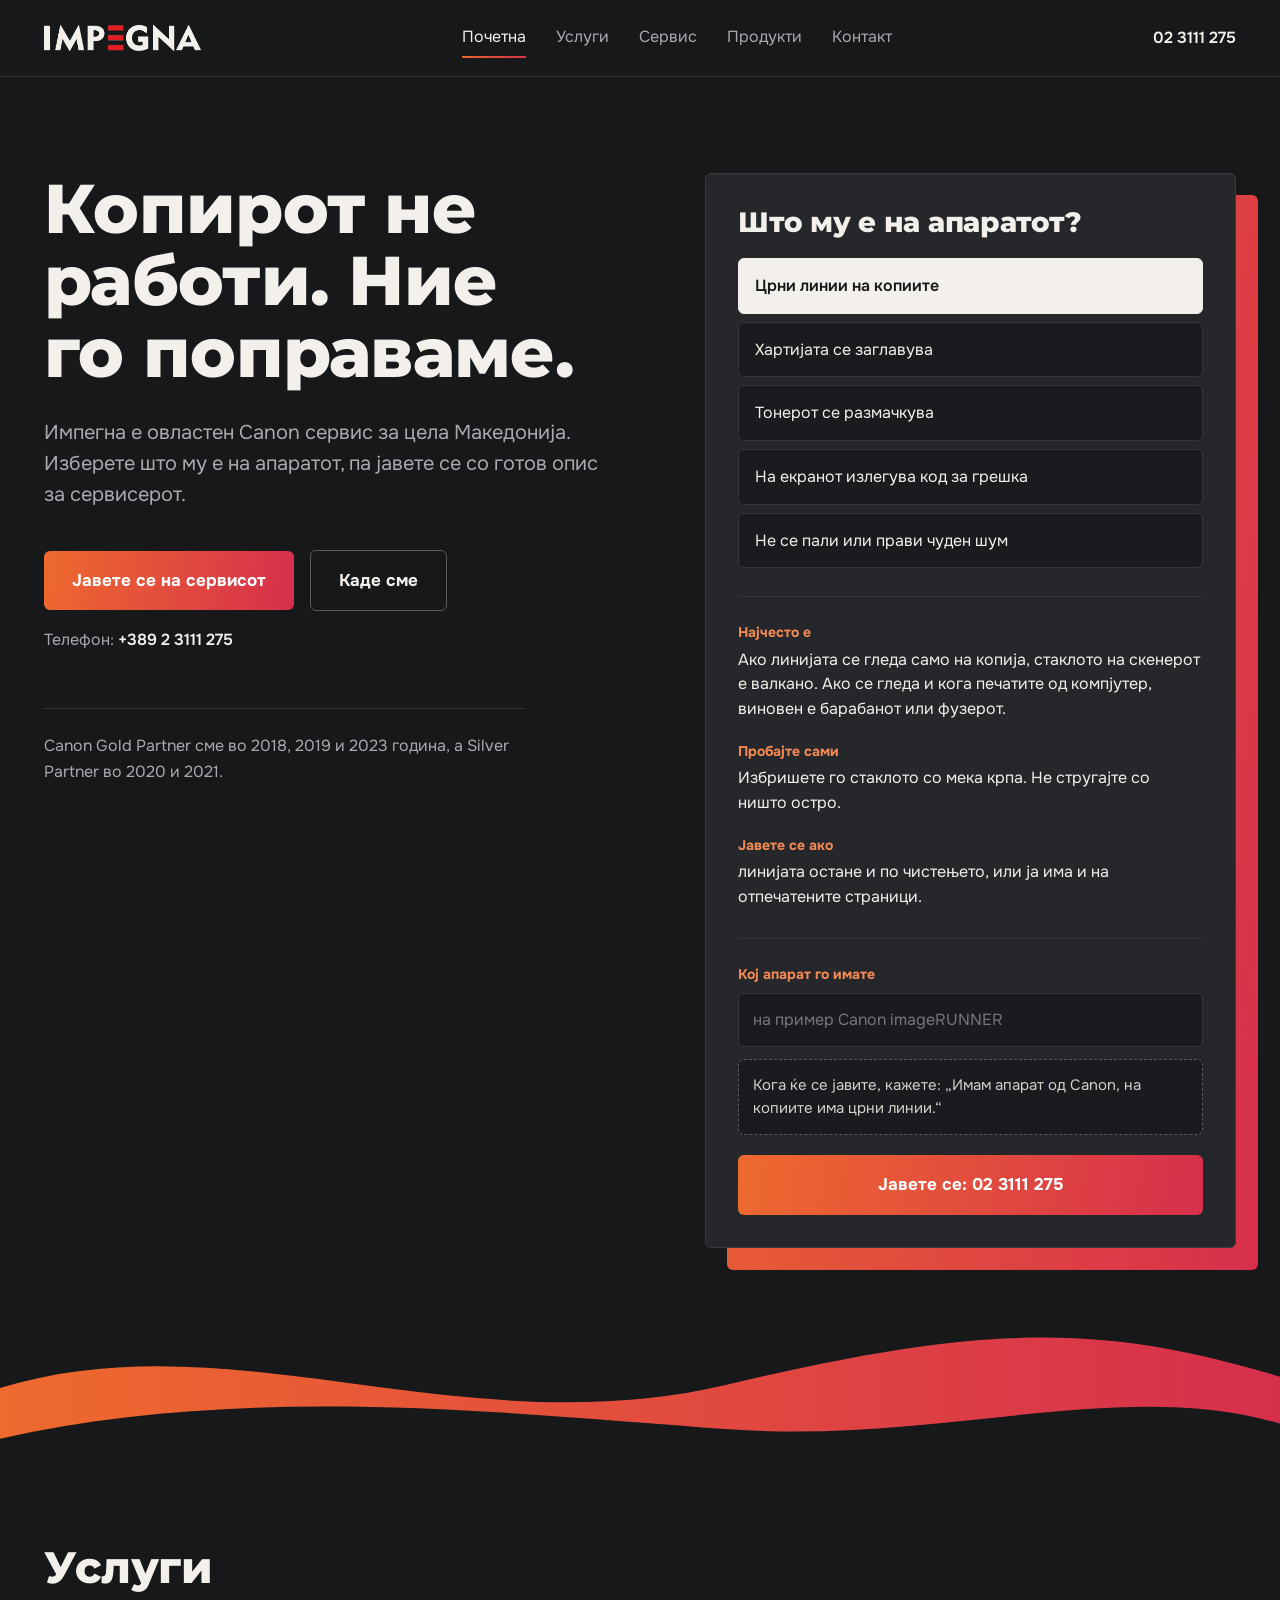
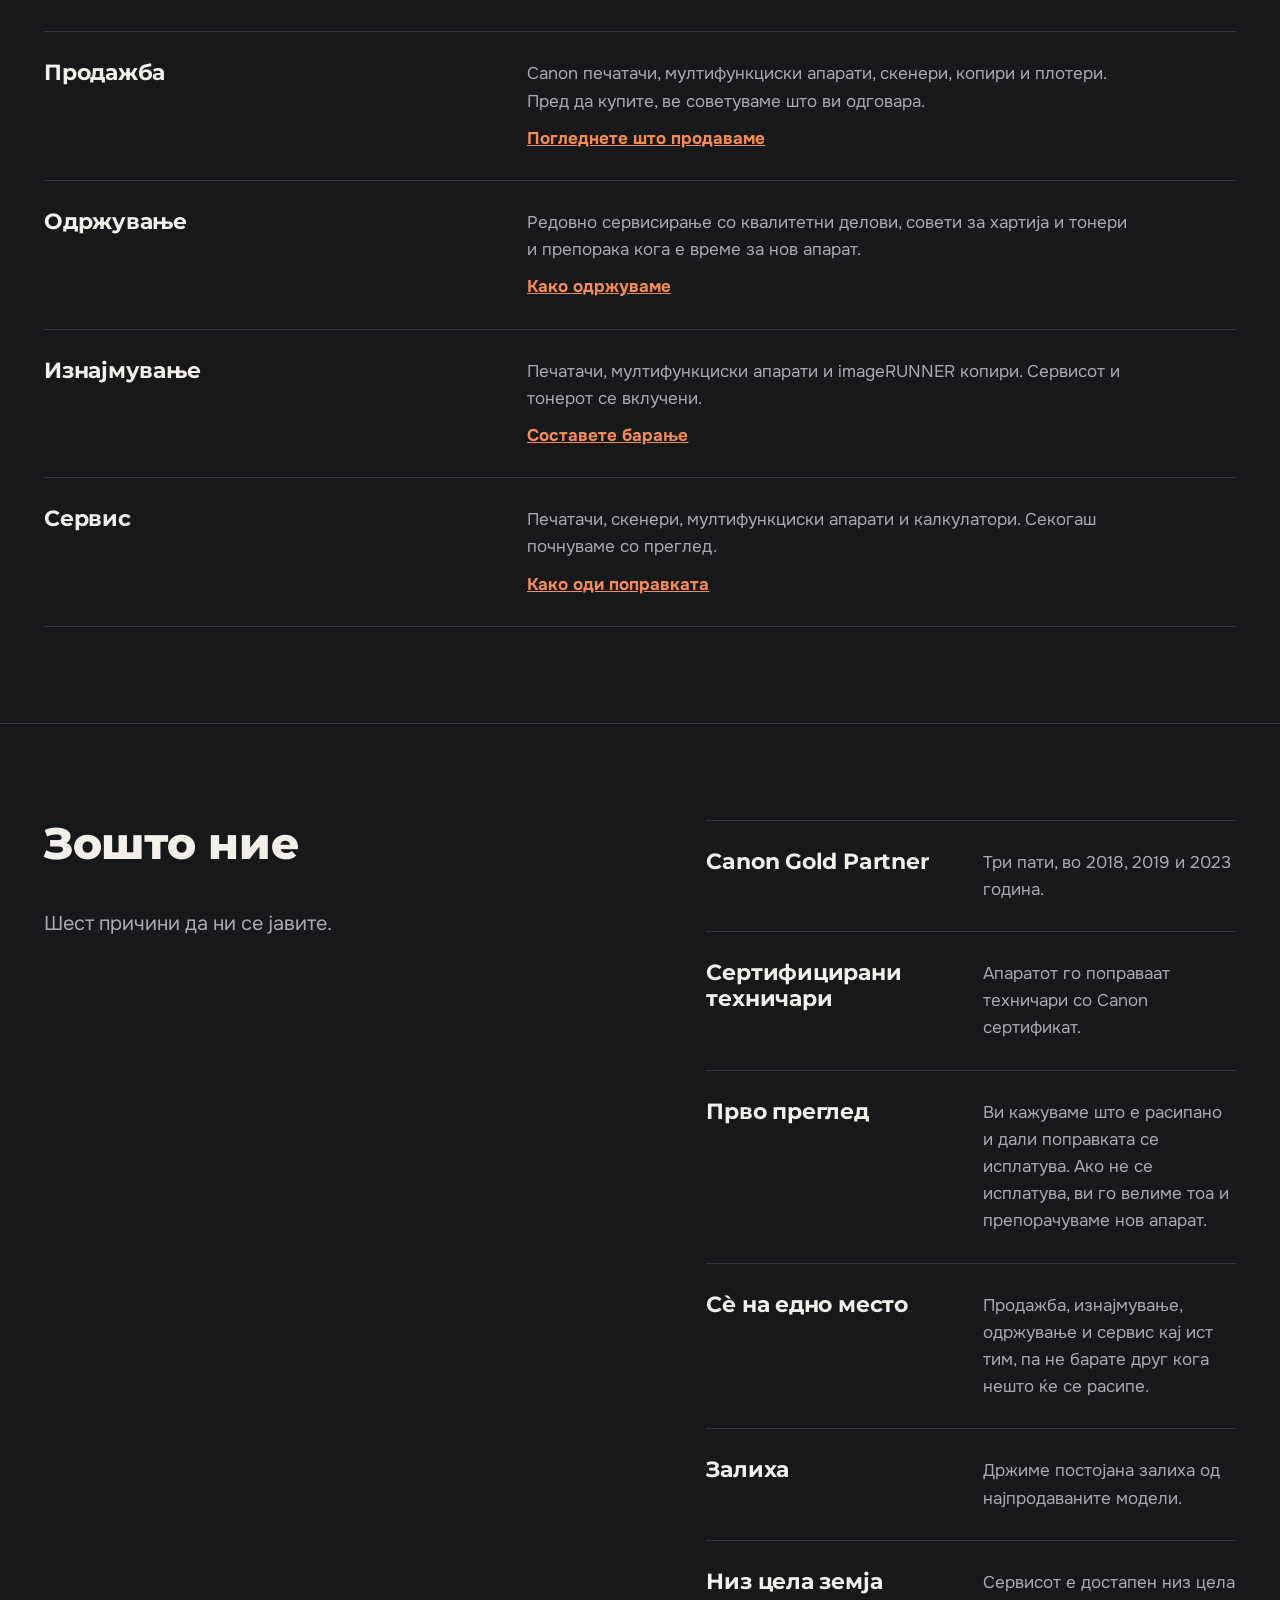
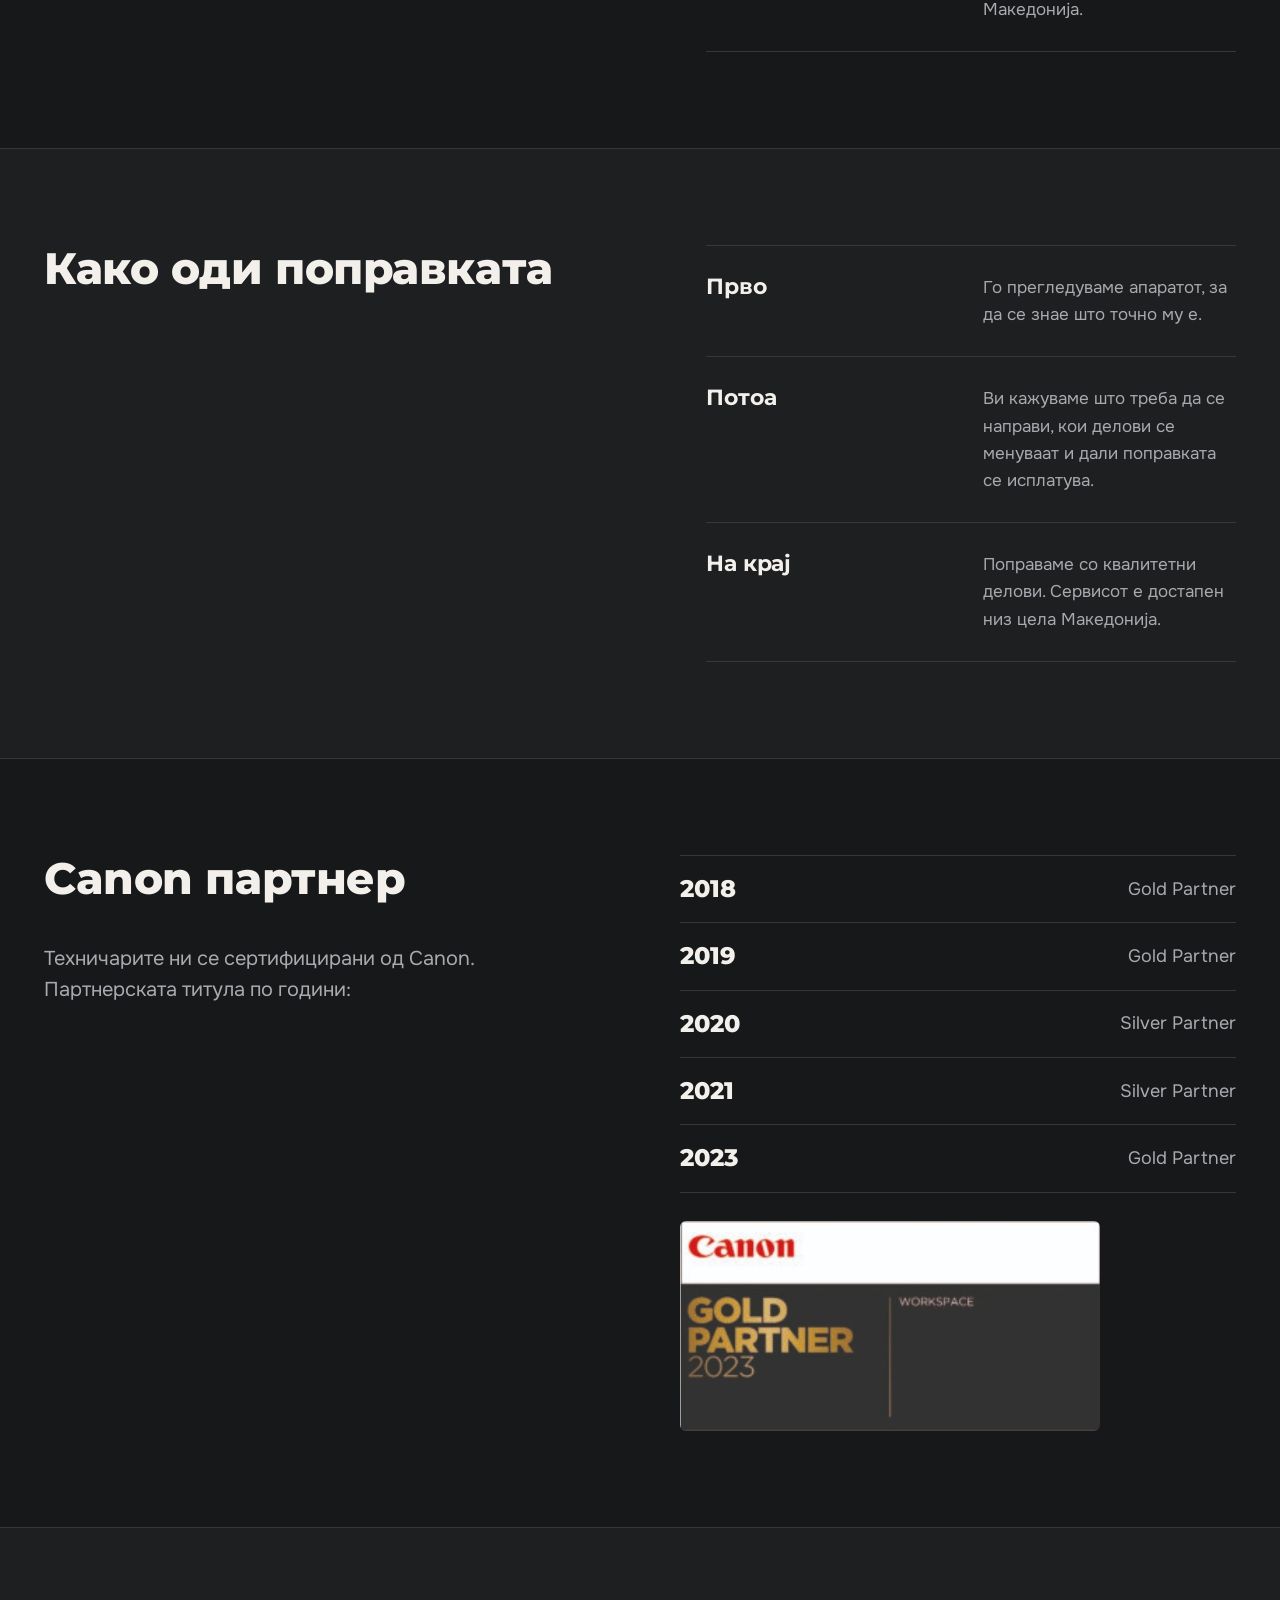
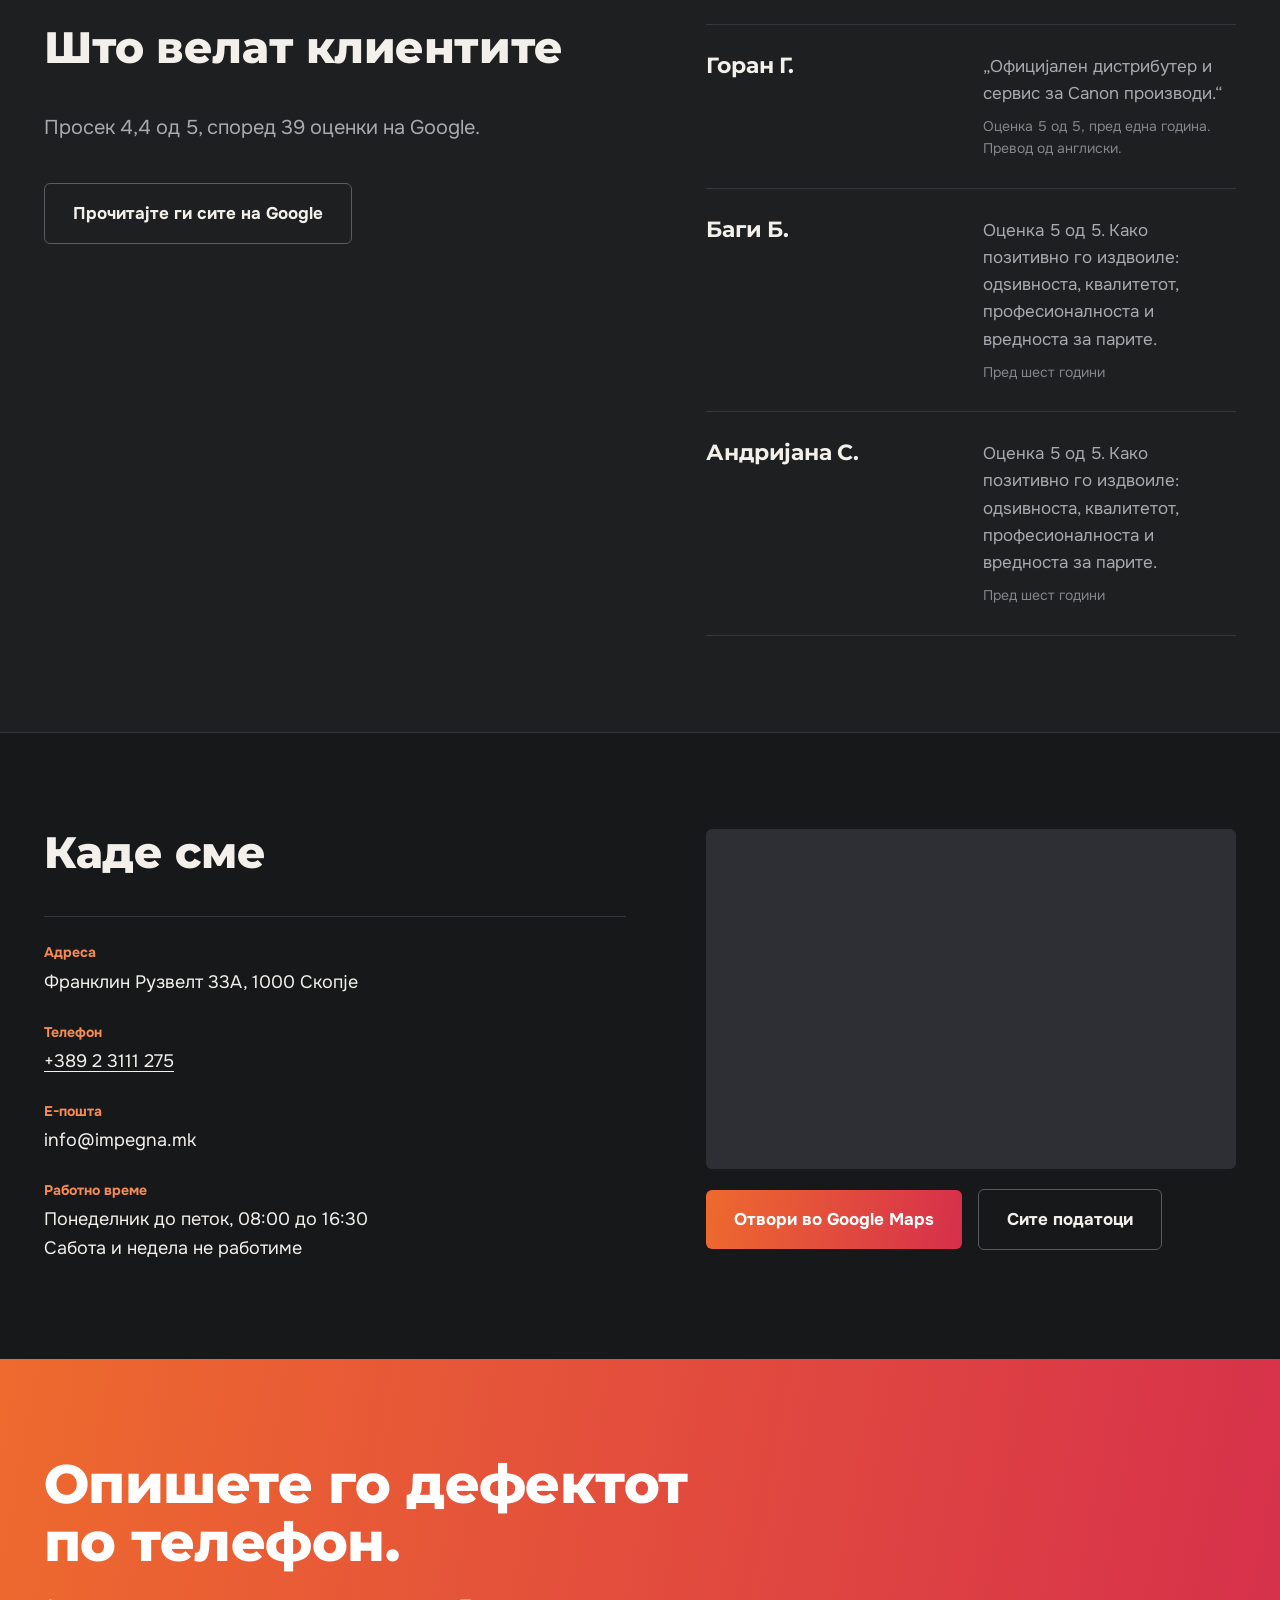
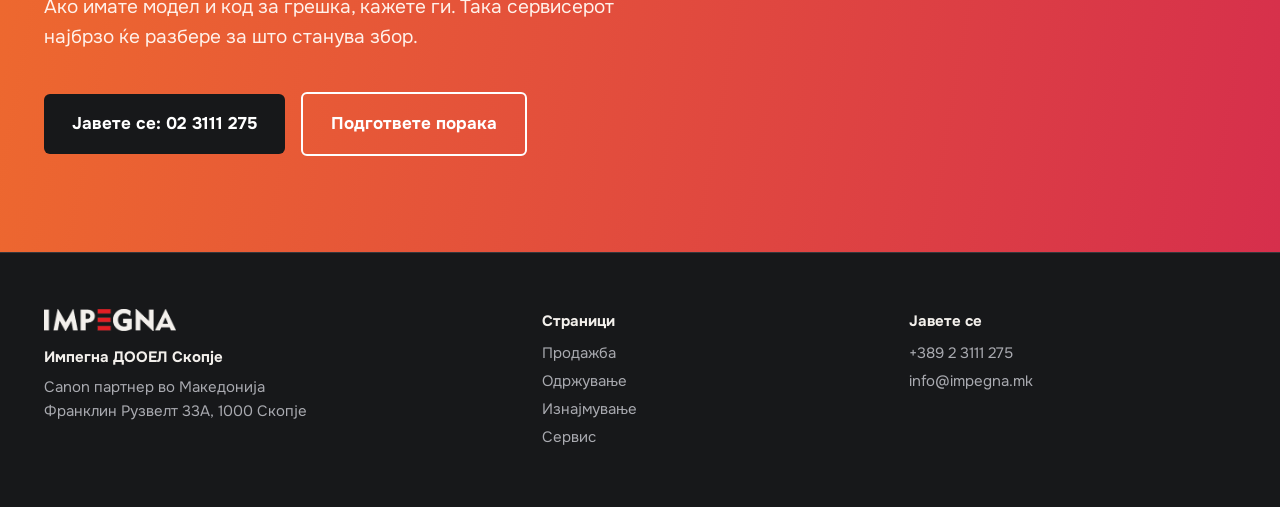
==== commit 5e3e4d1c: "Пократко мени, Google мапа и врска до Услуги Co-Authored-By: Claude Sonnet 5.5 <noreply@anthropic.co" ====
--- a/index.html
+++ b/index.html
@@ -182,6 +182,10 @@
   .hero { padding-bottom: 140px; }
   .wave { height: 100px; }
 }
+
+.map { display: block; width: 100%; height: 340px; border: 0; border-radius: 6px; background: #2E2F34; }
+#uslugi { scroll-margin-top: 76px; }
+@media (max-width: 640px) { .map { height: 300px; } }
 </style>
 </head>
 <body>
@@ -206,9 +210,7 @@
     <a class="mark" href="#pocetna"><img src="[data-uri]" alt="Импегна"></a>
     <nav class="nav" id="nav" aria-label="Главна навигација">
       <a href="#pocetna" data-v="pocetna">Почетна</a>
-      <a href="#prodazba" data-v="prodazba">Продажба</a>
-      <a href="#odrzuvanje" data-v="odrzuvanje">Одржување</a>
-      <a href="#iznajmuvanje" data-v="iznajmuvanje">Изнајмување</a>
+      <a href="#uslugi" data-v="uslugi">Услуги</a>
       <a href="#servis" data-v="servis">Сервис</a>
       <a href="#produkti" data-v="produkti">Продукти</a>
       <a href="#kontakt" data-v="kontakt">Контакт</a>
@@ -253,7 +255,7 @@
     </div>
   </section>
 
-  <section class="sec">
+  <section class="sec" id="uslugi">
     <div class="wrap">
       <h2 class="t">Услуги</h2>
       <div class="rows">
@@ -341,7 +343,7 @@
         </dl>
       </div>
       <div>
-        <div class="ph" style="min-height:260px">Место за мапа: Импегна, Франклин Рузвелт 33А, Скопје</div>
+        <iframe class="map" title="Мапа: Импегна, Франклин Рузвелт 33А, Скопје" src="https://maps.google.com/maps?q=Impegna%2C%20Franklin%20Ruzvelt%2033A%2C%20Skopje%201000&amp;z=16&amp;output=embed" loading="lazy" referrerpolicy="no-referrer-when-downgrade" allowfullscreen></iframe>
         <div class="cta" style="margin-top:20px"><a class="btn" href="https://maps.app.goo.gl/dx4CzTyKGWRJqQ638">Отвори во Google Maps</a><a class="btn ghost" href="#kontakt">Сите податоци</a></div>
       </div>
     </div>
@@ -535,7 +537,7 @@
           <div><dt>Работно време</dt><dd>Понеделник до петок, 08:00 до 16:30<br>Сабота и недела не работиме</dd></div>
           <div><dt>Социјални мрежи</dt><dd><a href="https://www.instagram.com/impegna.makedonija">Instagram</a>, <a href="https://www.facebook.com/impegna.mk">Facebook</a></dd></div>
         </dl>
-        <div class="ph" style="margin-top:40px;min-height:220px">Место за мапа: Импегна, Франклин Рузвелт 33А, Скопје</div>
+        <iframe class="map" style="margin-top:40px" title="Мапа: Импегна, Франклин Рузвелт 33А, Скопје" src="https://maps.google.com/maps?q=Impegna%2C%20Franklin%20Ruzvelt%2033A%2C%20Skopje%201000&amp;z=16&amp;output=embed" loading="lazy" referrerpolicy="no-referrer-when-downgrade" allowfullscreen></iframe>
         <div class="cta" style="margin-top:20px"><a class="btn" href="https://maps.app.goo.gl/dx4CzTyKGWRJqQ638">Отвори во Google Maps</a></div>
       </div>
       <div class="pw"><aside class="panel" id="msg" aria-label="Подготви порака">
@@ -576,18 +578,21 @@
   function sizeFeed() { if (feed) feed.style.setProperty("--h", window.innerHeight + "px"); }
 
   function route() {
-    var h = (location.hash || "").replace("#", "");
-    if (names.indexOf(h) < 0) h = "pocetna";
+    var raw = (location.hash || "").replace("#", "");
+    var h = raw, anchor = null;
+    if (raw === "uslugi") { h = "pocetna"; anchor = "uslugi"; }
+    if (names.indexOf(h) < 0) { h = "pocetna"; raw = "pocetna"; }
     names.forEach(function (n) {
       document.getElementById("v-" + n).classList.toggle("on", n === h);
     });
     Array.prototype.forEach.call(nav.querySelectorAll("a"), function (a) {
-      if (a.getAttribute("data-v") === h) a.setAttribute("aria-current", "page"); else a.removeAttribute("aria-current");
+      if (a.getAttribute("data-v") === raw) a.setAttribute("aria-current", "page"); else a.removeAttribute("aria-current");
     });
     nav.classList.remove("open");
     menuBtn.setAttribute("aria-expanded", "false");
-    window.scrollTo(0, 0);
     sizeFeed();
+    var el = anchor ? document.getElementById(anchor) : null;
+    if (el) el.scrollIntoView(); else window.scrollTo(0, 0);
   }
   window.addEventListener("hashchange", route);
   window.addEventListener("resize", sizeFeed);
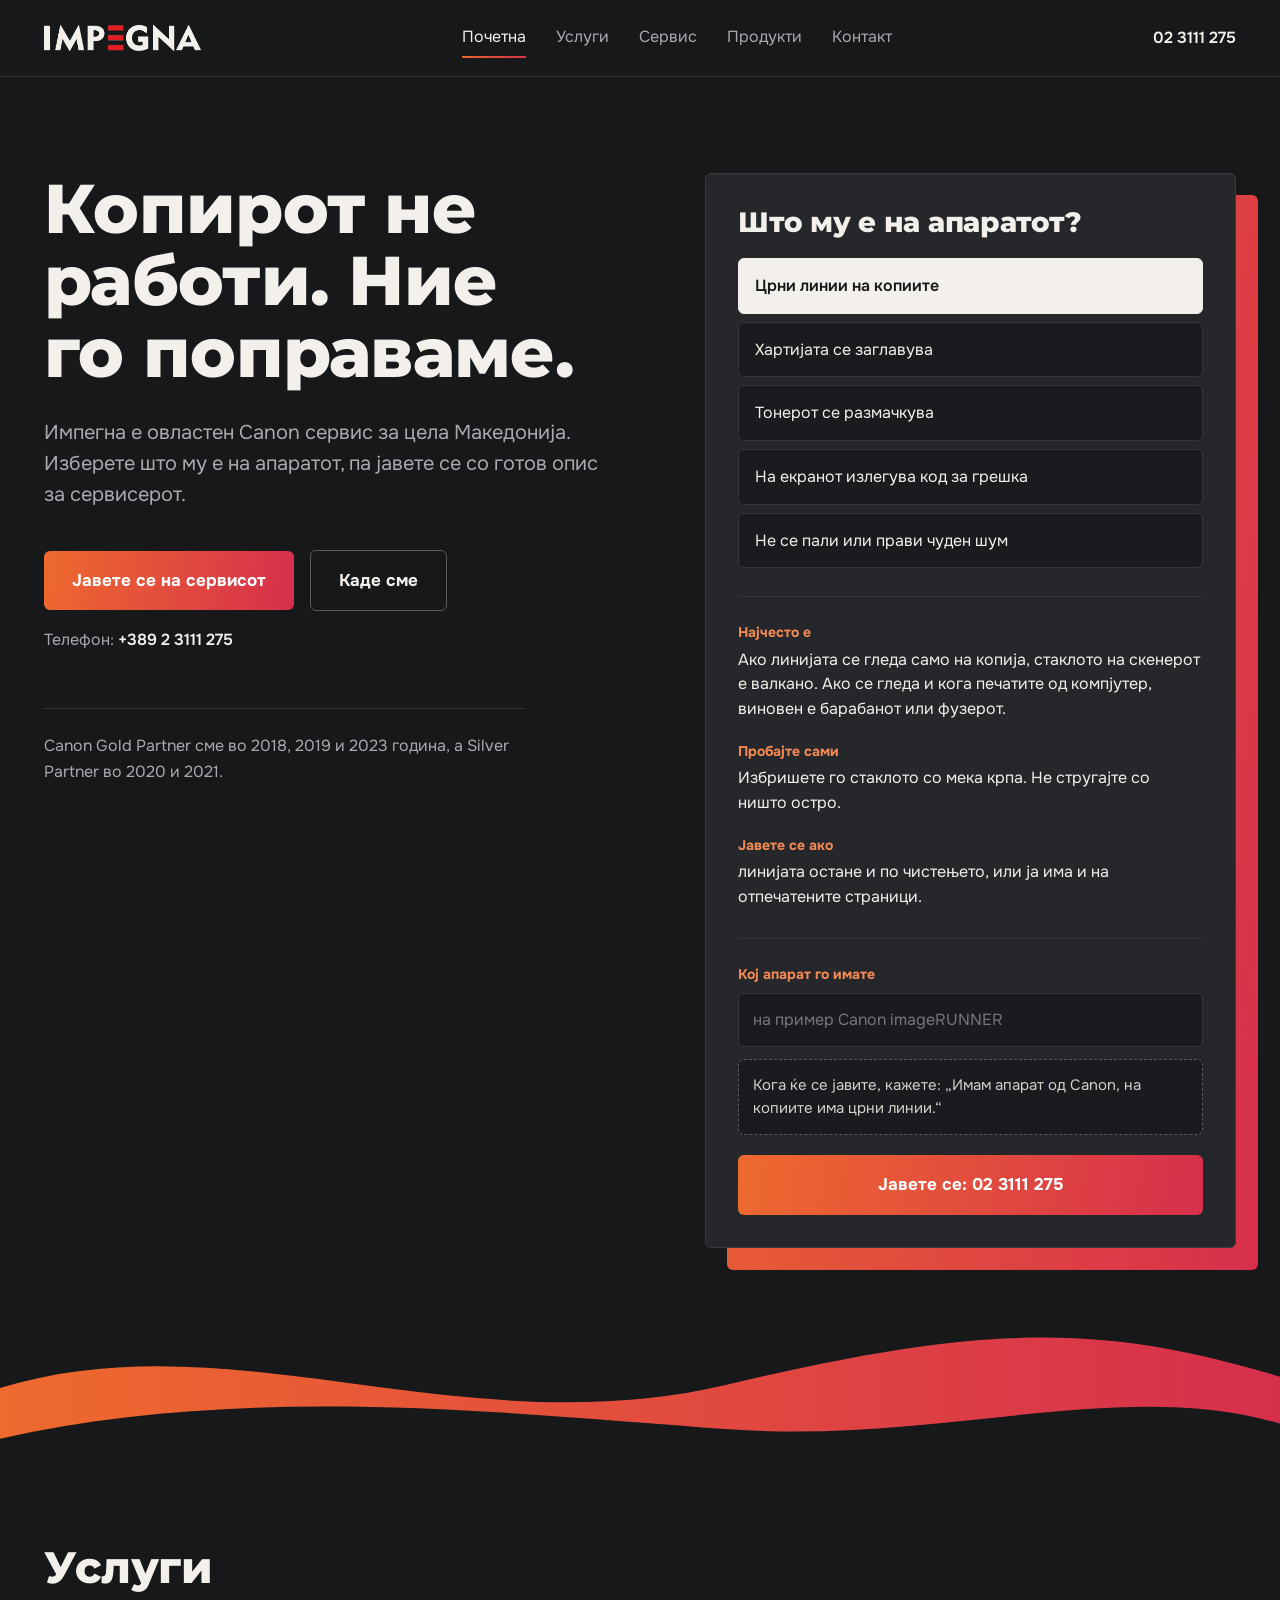
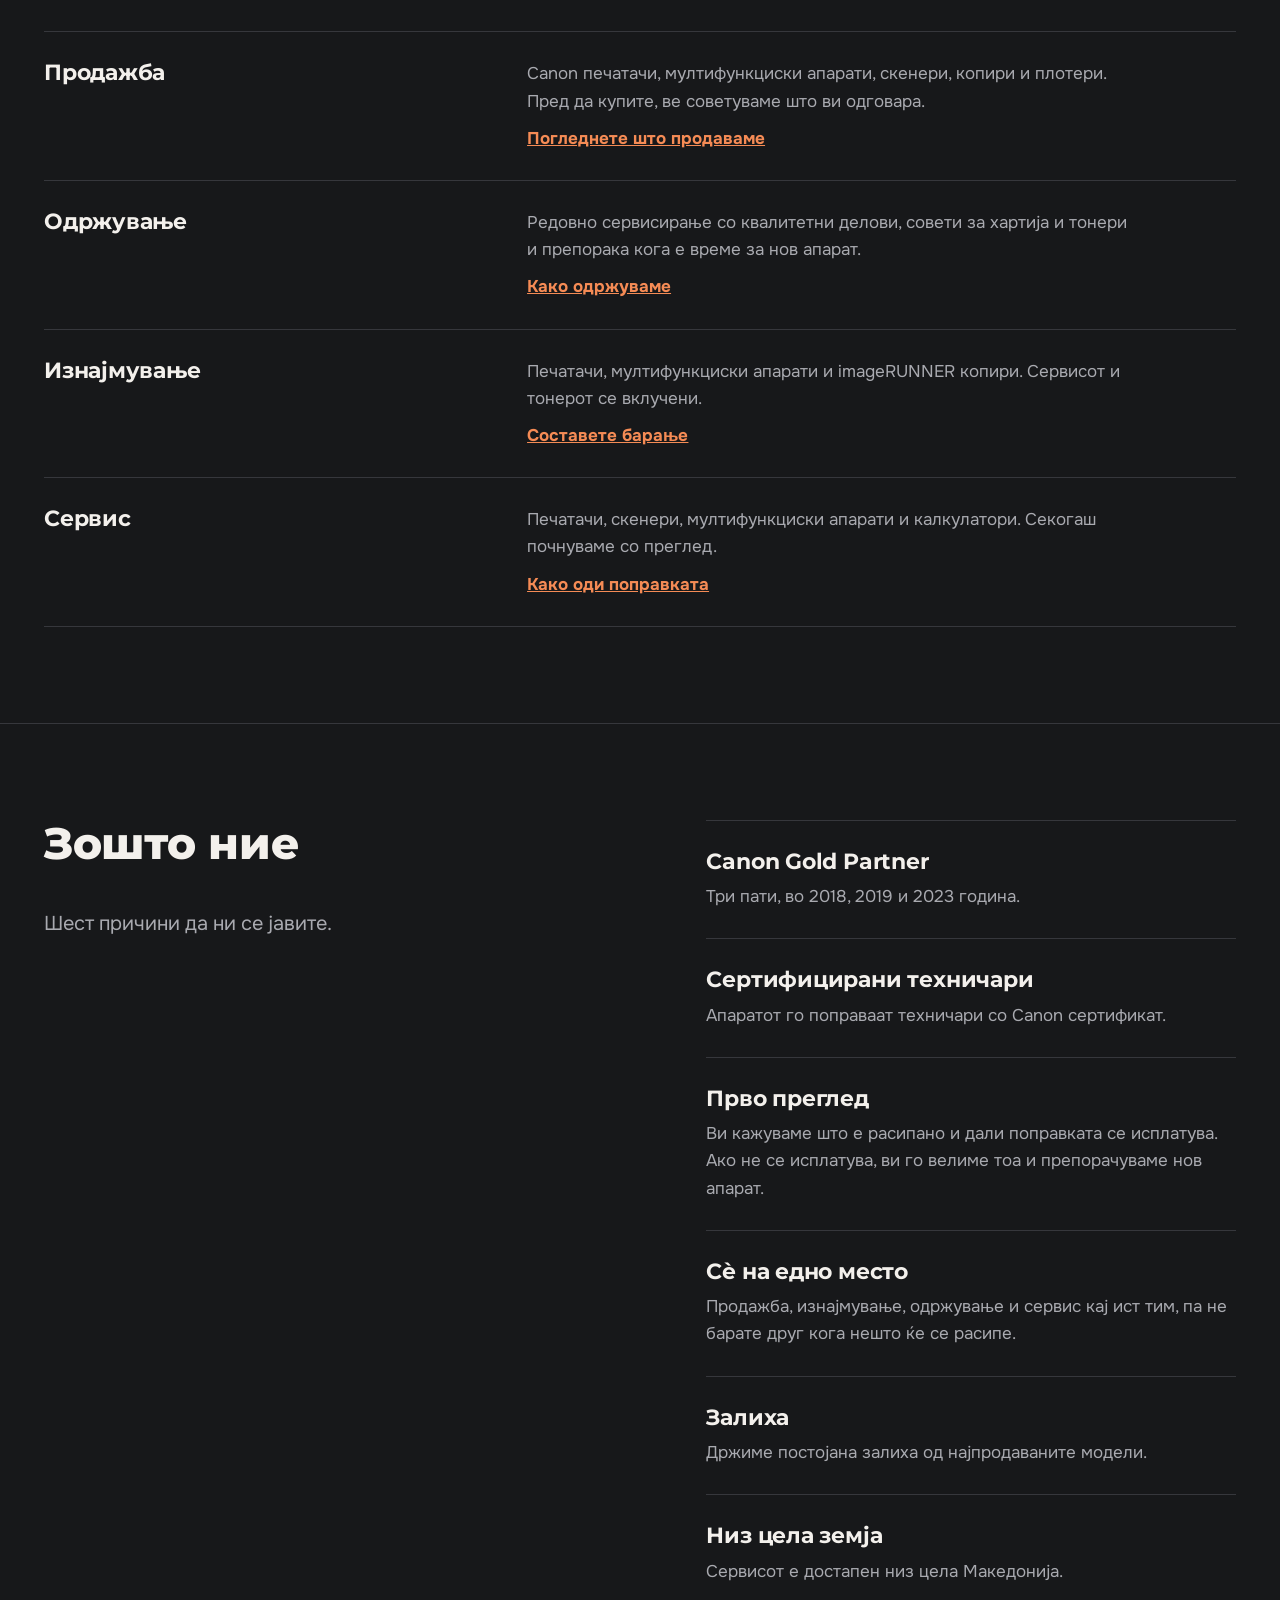
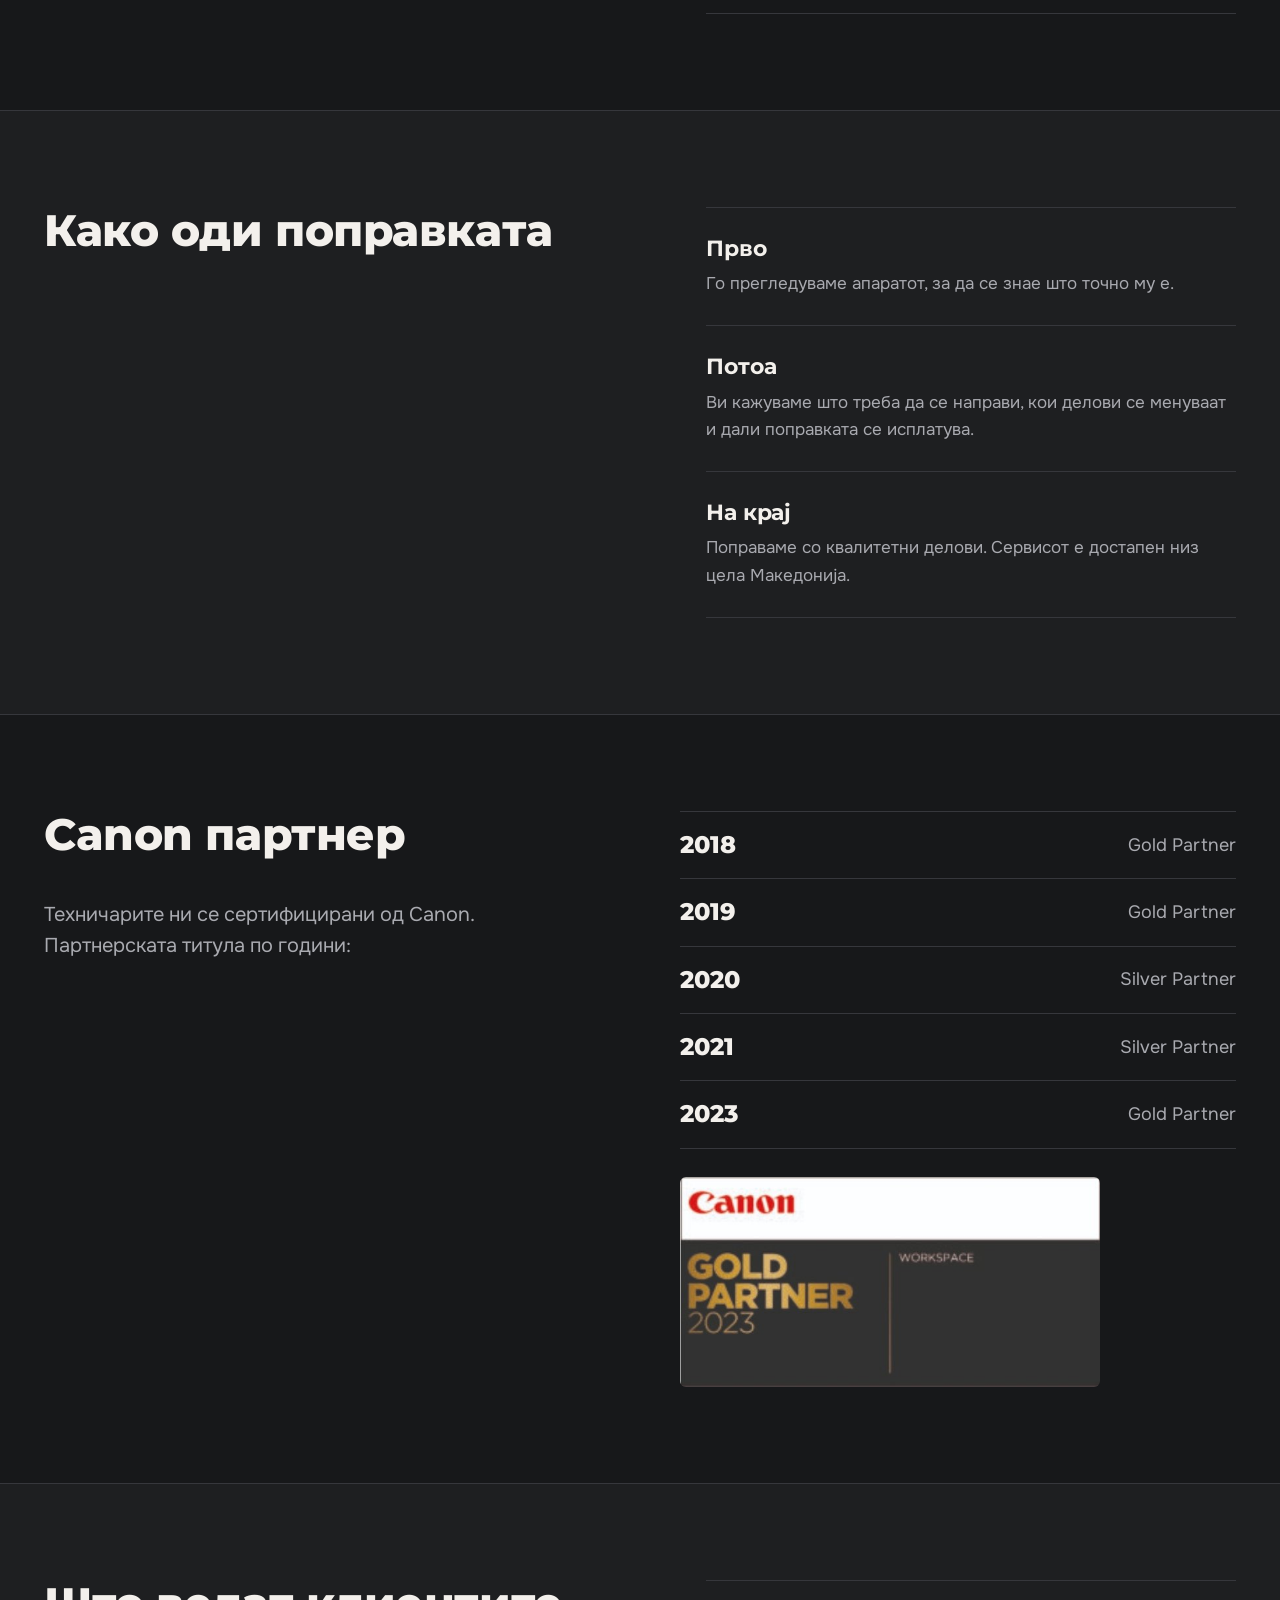
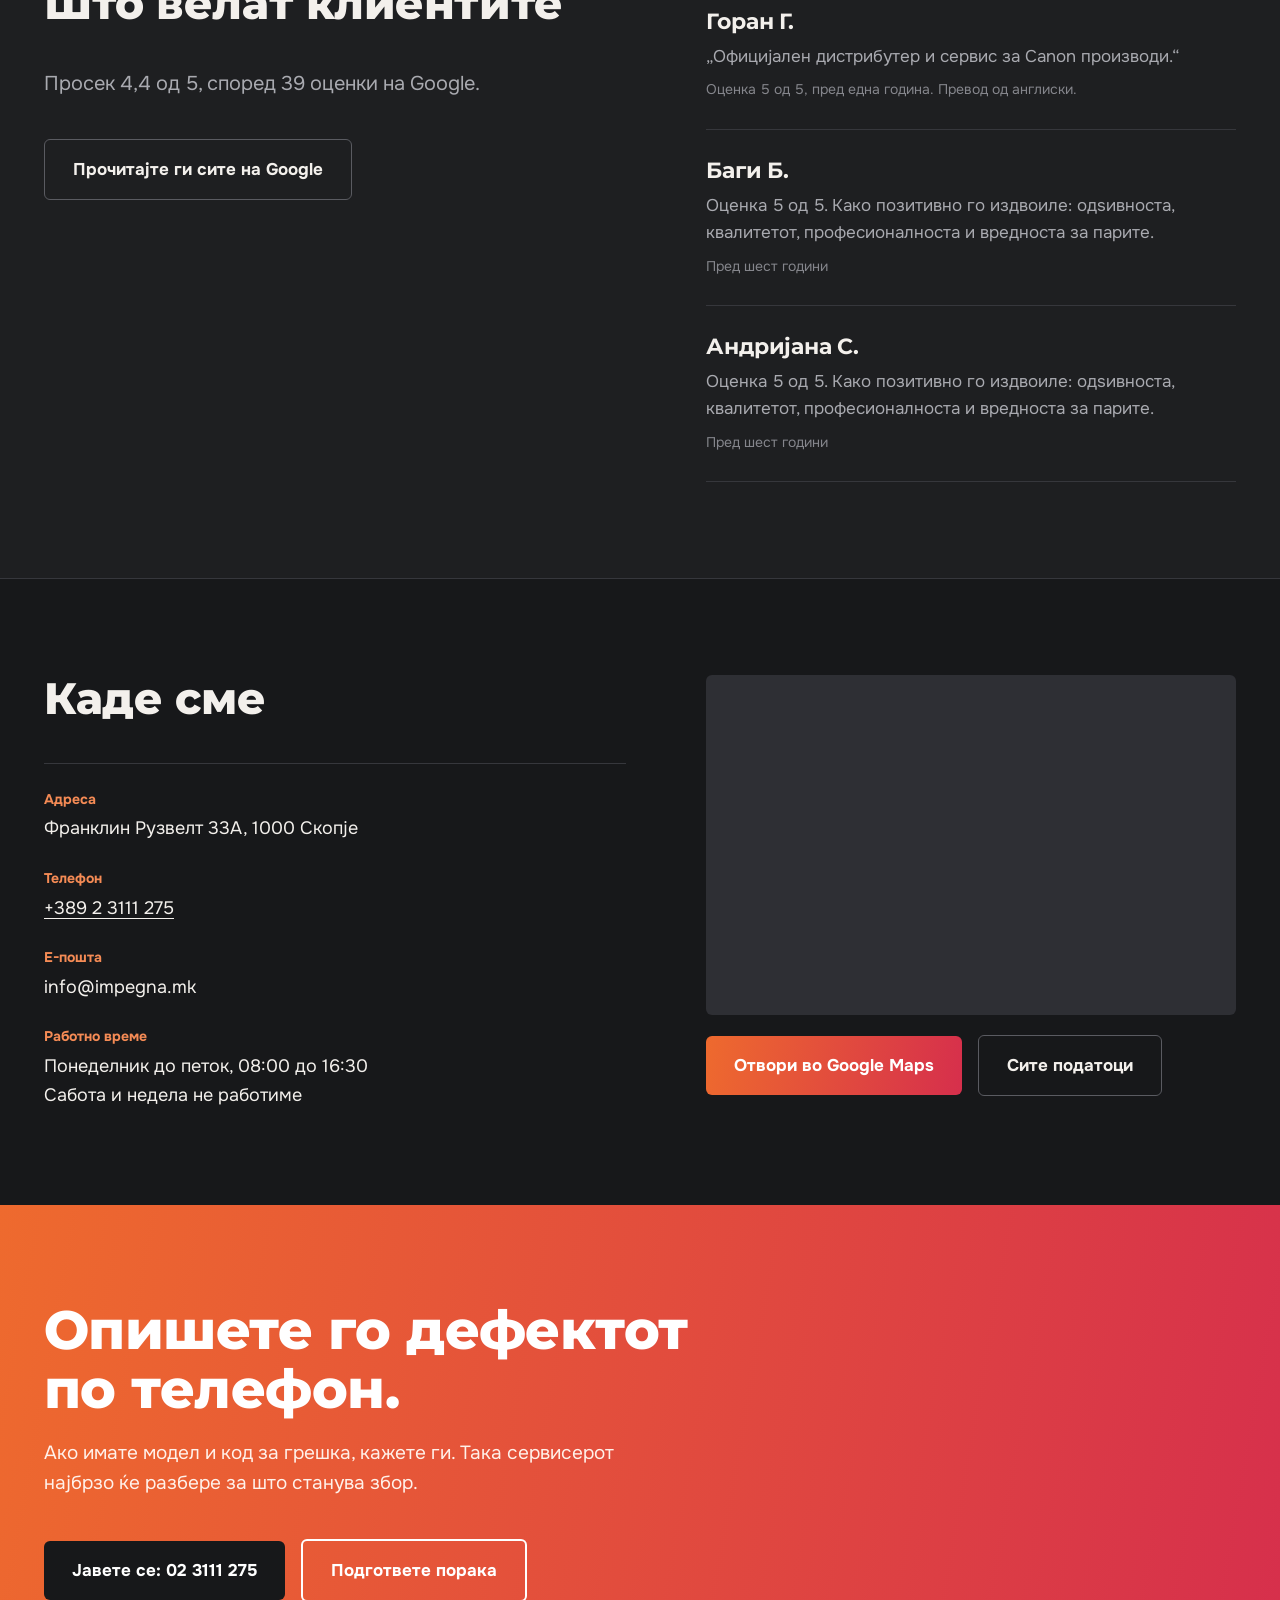
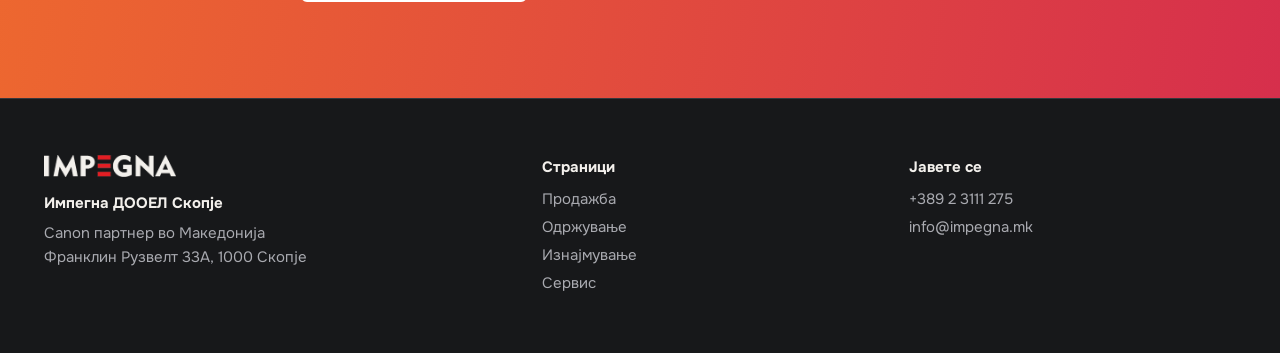
==== commit 58f9c645: "Поправен распоред на редовите во Зошто ние и спречено зголемување на текстот Co-Authored-By: Claude " ====
--- a/index.html
+++ b/index.html
@@ -30,6 +30,7 @@
 }
 * { box-sizing: border-box; margin: 0; padding: 0; }
 html, body { background: var(--bg); }
+html { -webkit-text-size-adjust: 100%; text-size-adjust: 100%; }
 body { font-family: var(--body); color: var(--ink); font-size: 17px; line-height: 1.6; -webkit-font-smoothing: antialiased; }
 a { color: inherit; }
 :focus-visible { outline: 3px solid #F6A46F; outline-offset: 3px; }
@@ -67,7 +68,7 @@
 
 .rows { border-top: 1px solid var(--line); }
 .row { display: grid; grid-template-columns: minmax(0, 1fr) minmax(0, 1.6fr); gap: 40px; padding: 28px 0; border-bottom: 1px solid var(--line); align-items: start; }
-.row h3 { font-size: 22px; line-height: 1.2; font-weight: 700; }
+.row h3 { font-size: 22px; line-height: 1.2; font-weight: 700; overflow-wrap: break-word; }
 .row p { font-size: 17px; color: var(--mute); max-width: 36em; }
 .row p b { color: var(--ink); font-weight: 600; }
 .meta { font-size: 14px !important; margin-top: 8px; color: #85868C !important; }
@@ -75,7 +76,7 @@
 
 .cols { display: grid; grid-template-columns: 1.1fr 1fr; gap: 80px; align-items: start; }
 .cols.even { grid-template-columns: 1fr 1fr; }
-.cols .row { grid-template-columns: minmax(0, 1fr) minmax(0, 1fr); gap: 24px; }
+.cols .row { grid-template-columns: minmax(0, 1fr); gap: 8px; }
 .prose p { font-size: 18px; max-width: 34em; color: var(--mute); }
 .prose p + p { margin-top: 18px; }
 .prose p b { color: var(--ink); font-weight: 600; }
@@ -167,7 +168,6 @@
   .nav.open { display: flex; flex-direction: column; gap: 0; position: absolute; top: 76px; left: 0; right: 0; background: var(--bg); border-bottom: 1px solid var(--line); padding: 8px 16px 16px; }
   .nav.open a { padding: 16px 0; border-bottom: 1px solid var(--line); font-size: 19px; color: var(--ink); }
   .row { grid-template-columns: 1fr; gap: 10px; }
-  .cols .row { grid-template-columns: 1fr; }
   footer .wrap { grid-template-columns: 1fr; }
 }
 @media (max-width: 640px) {
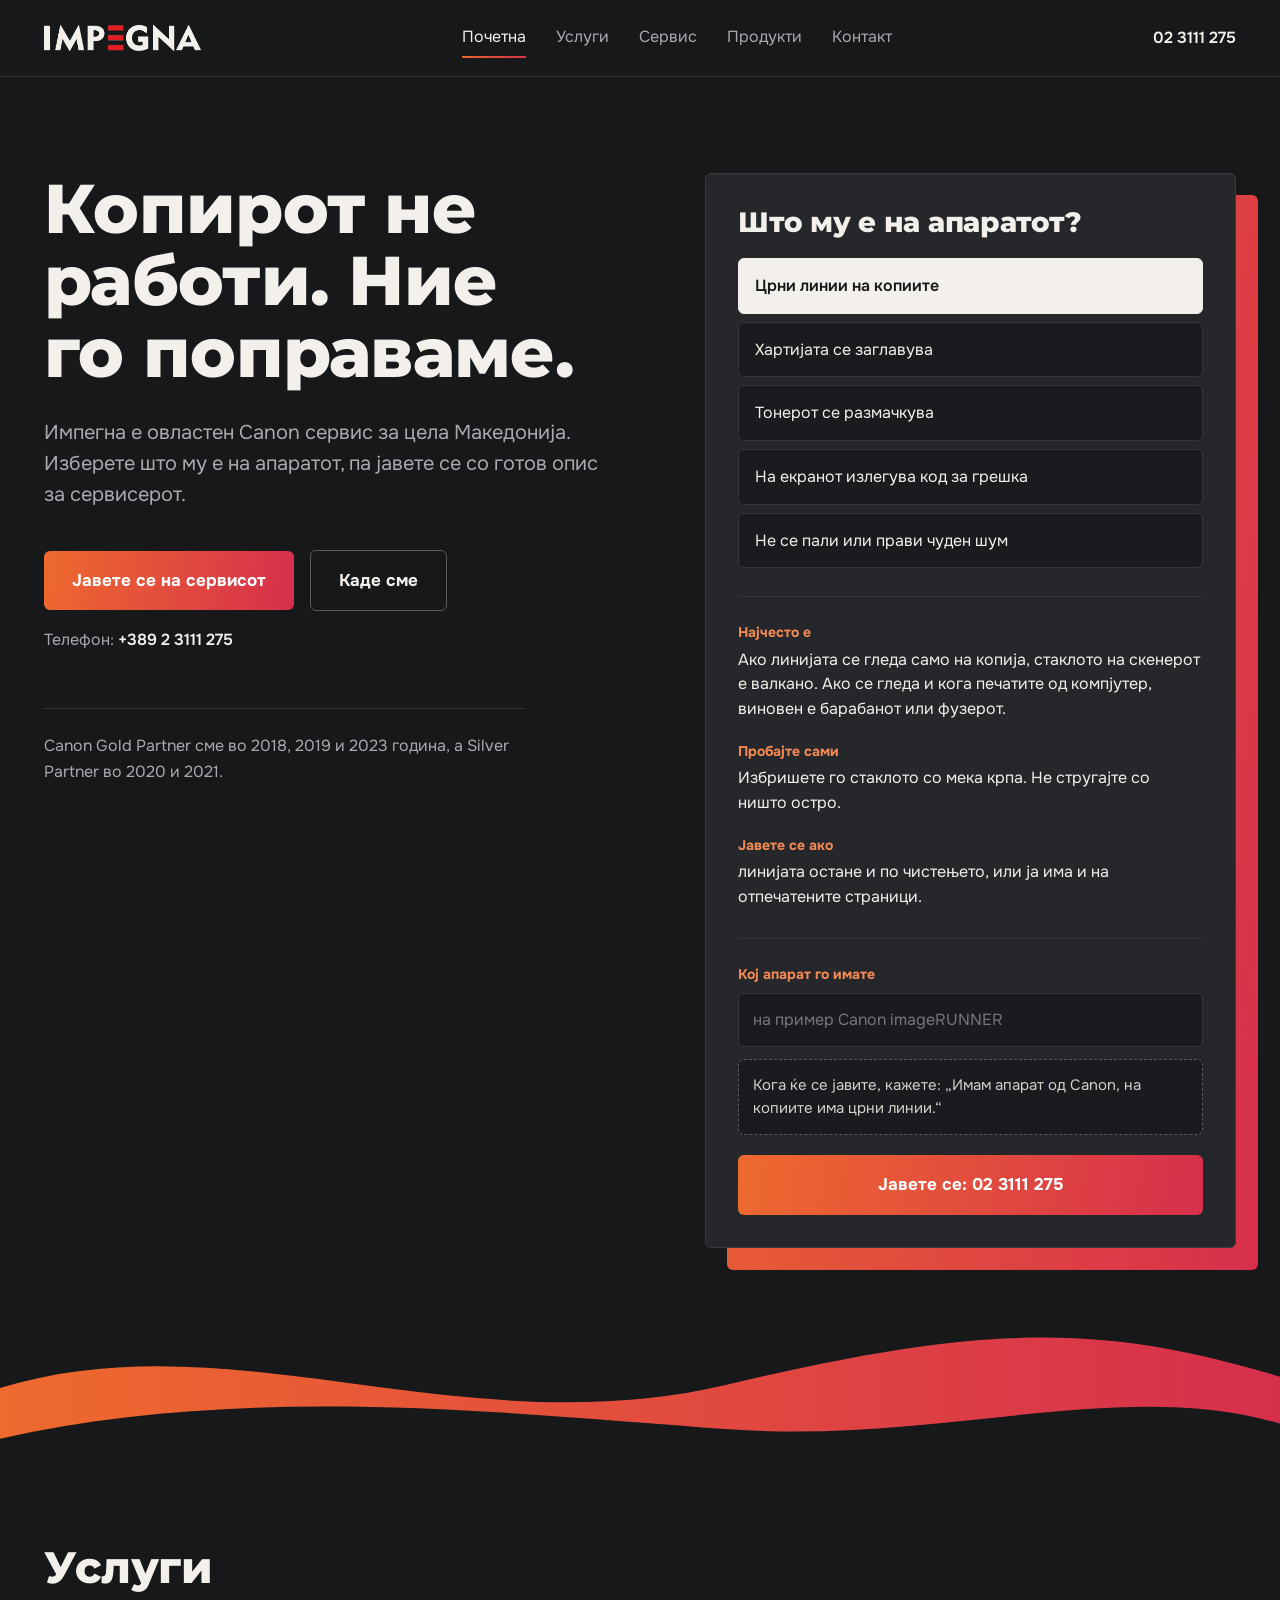
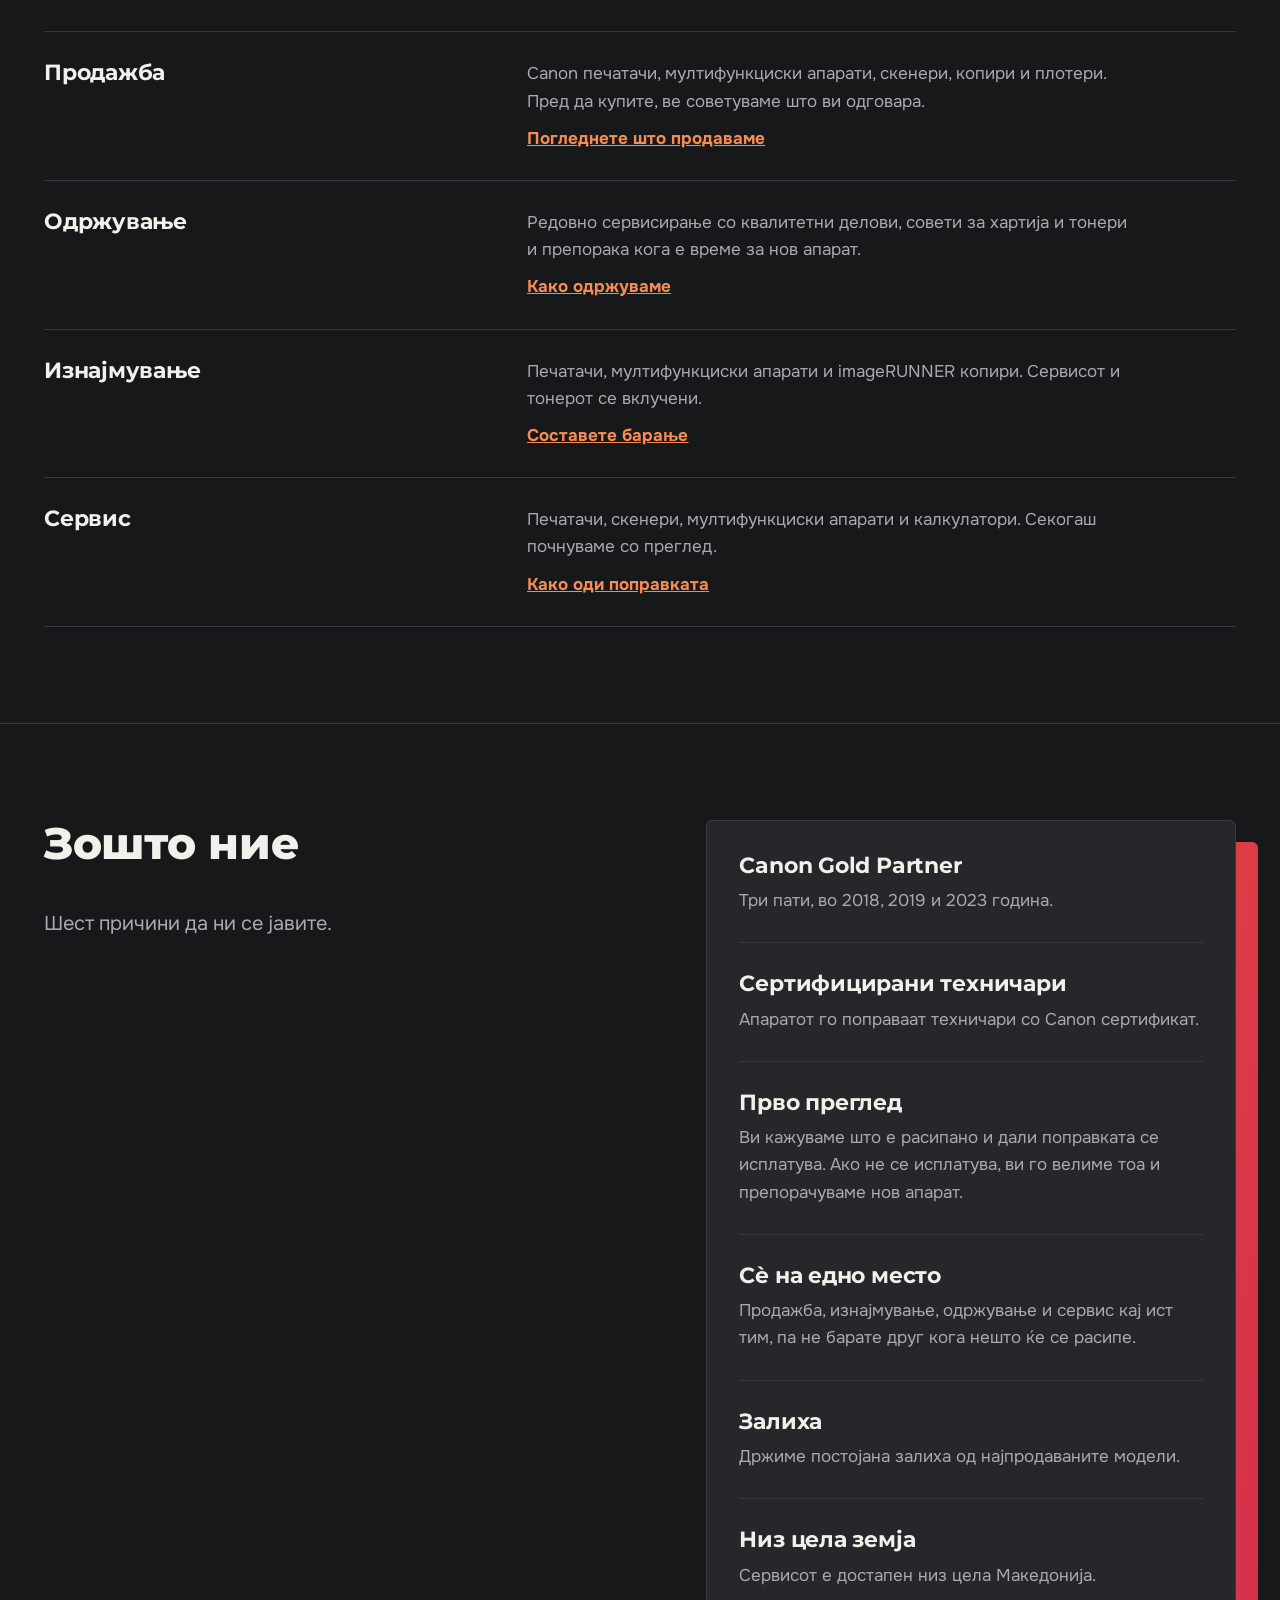
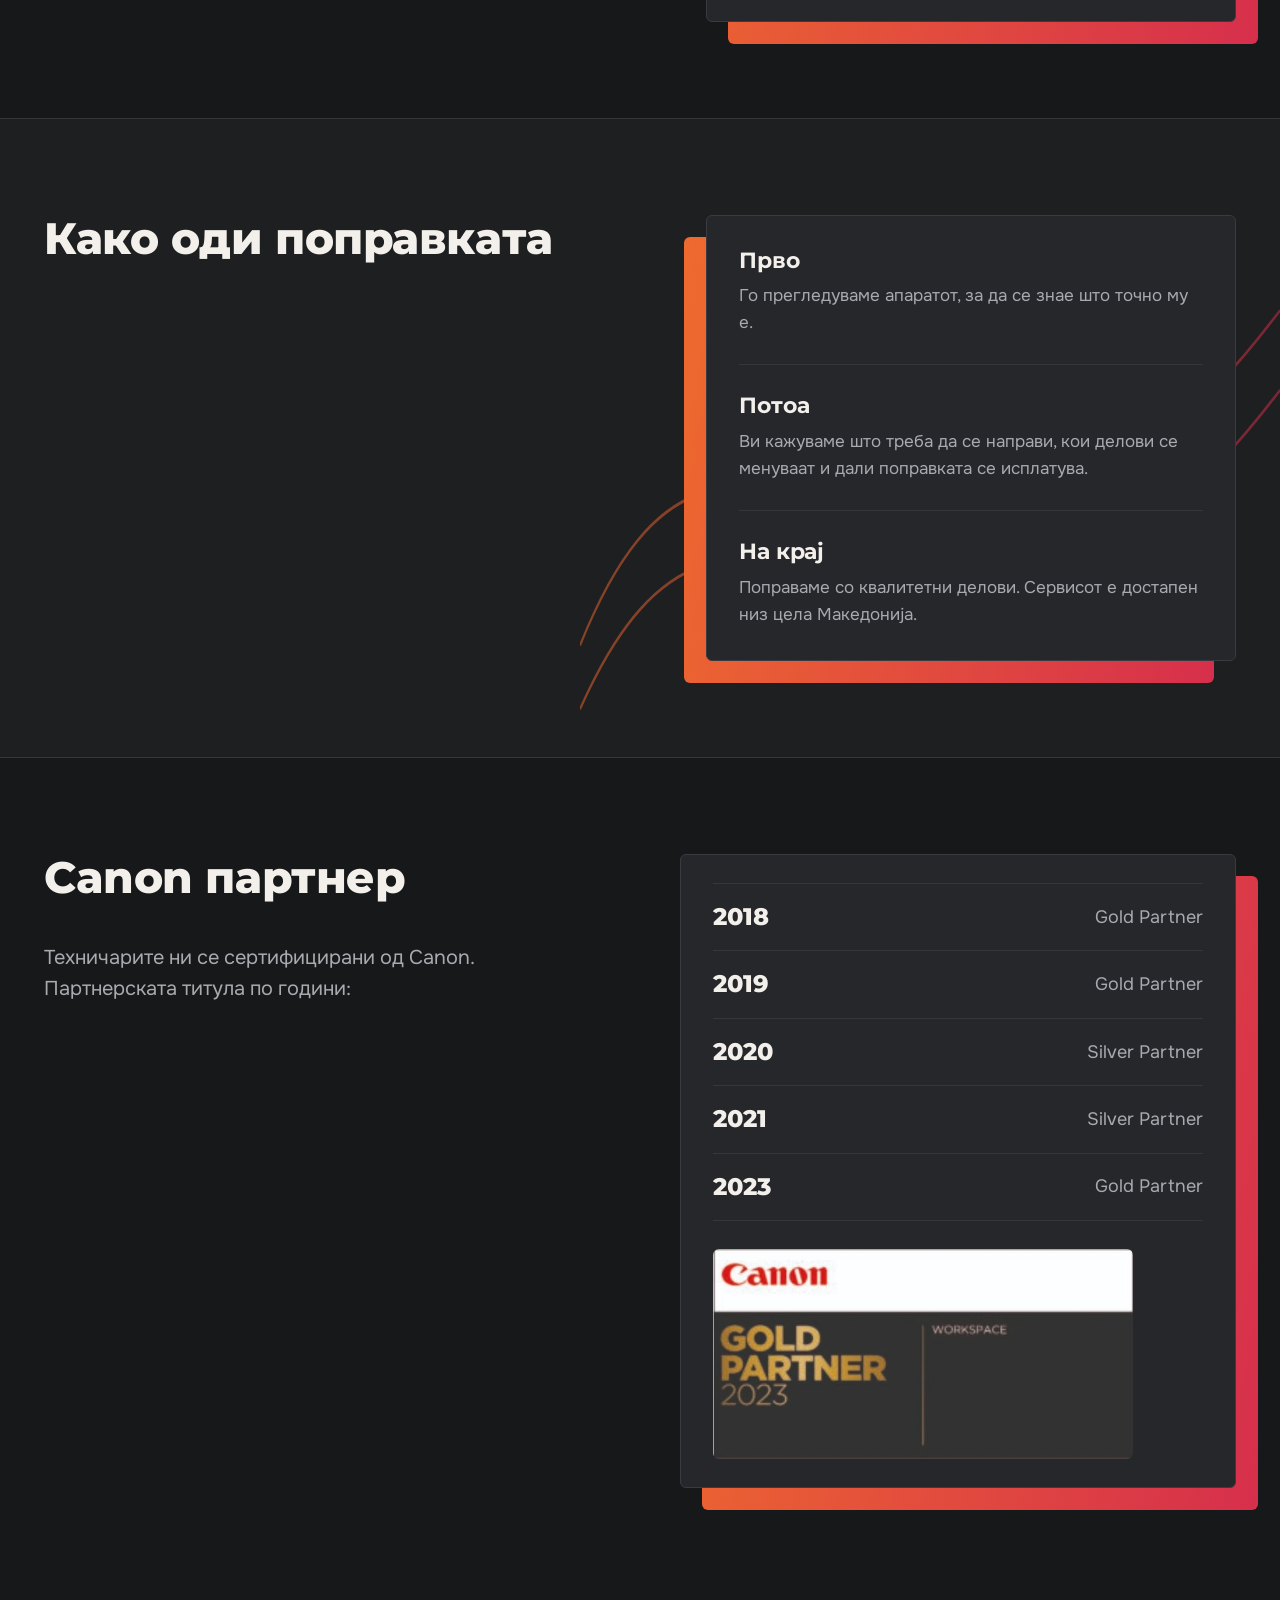
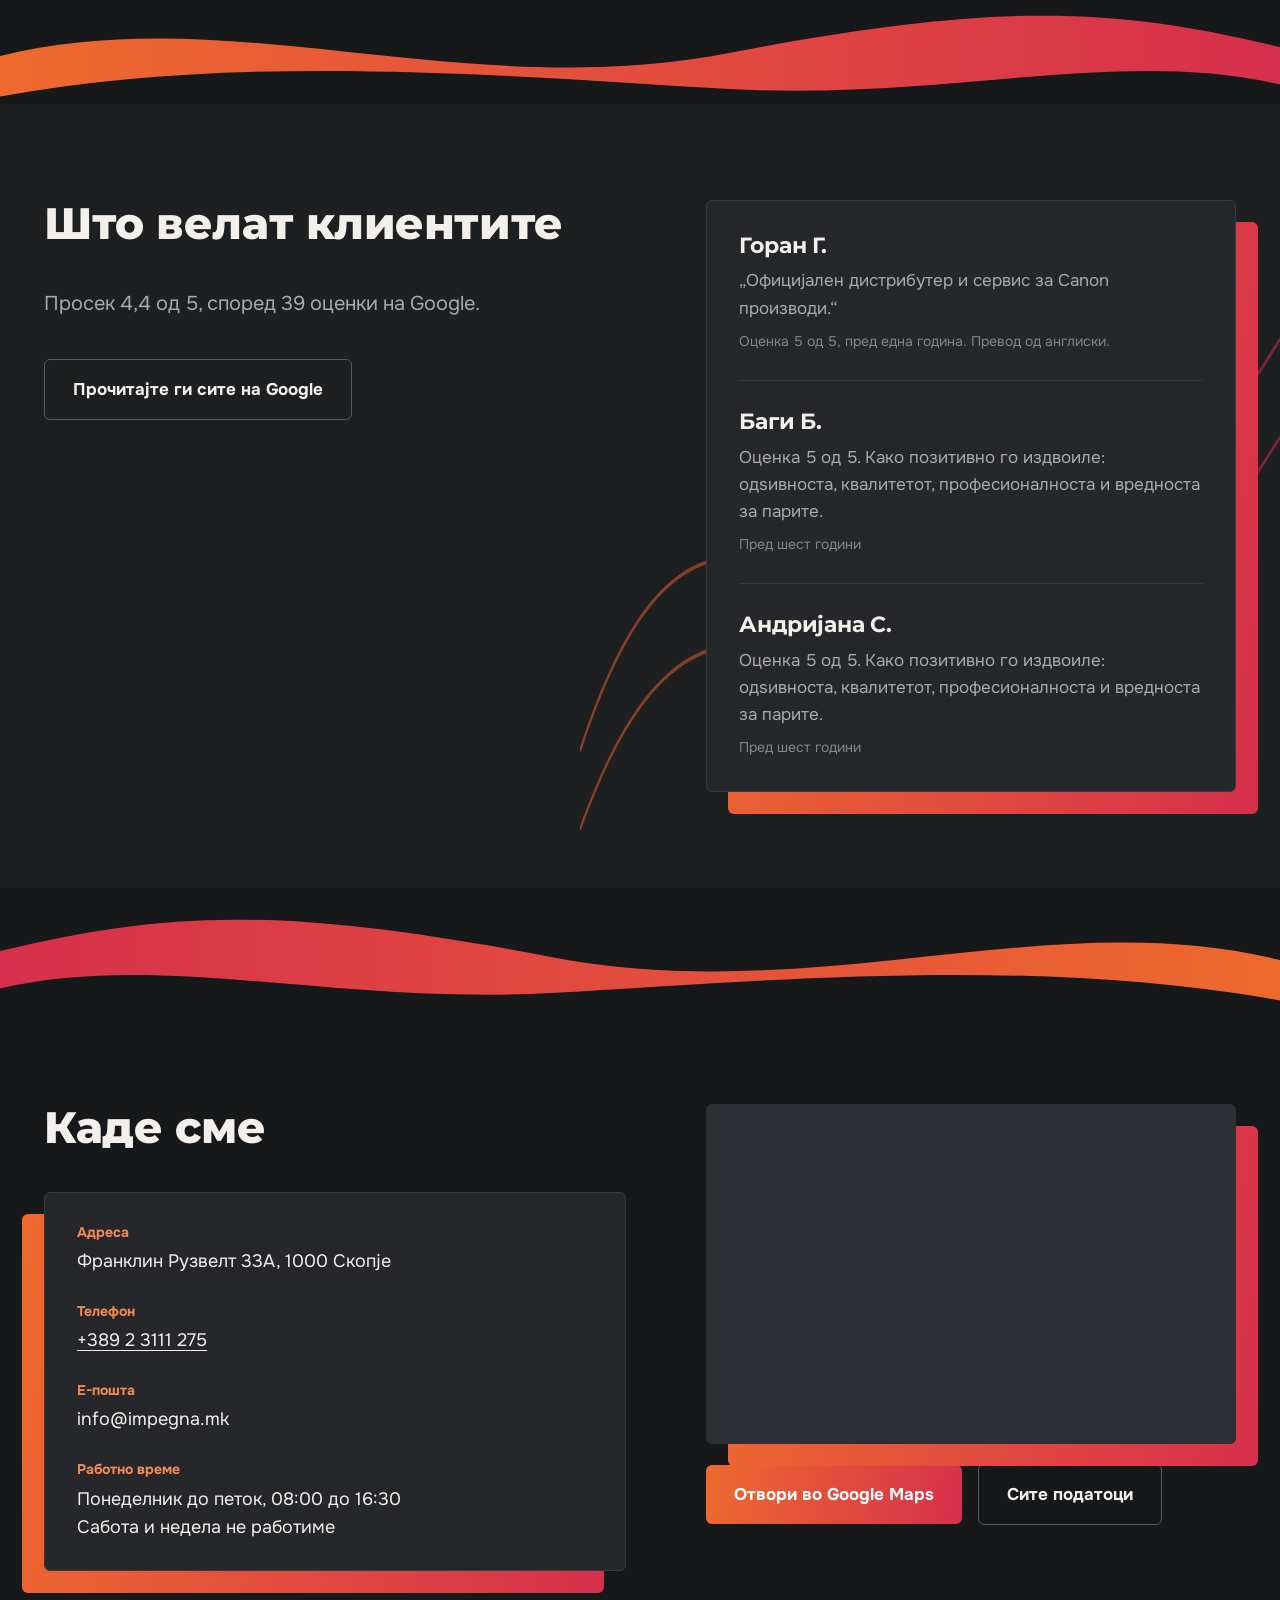
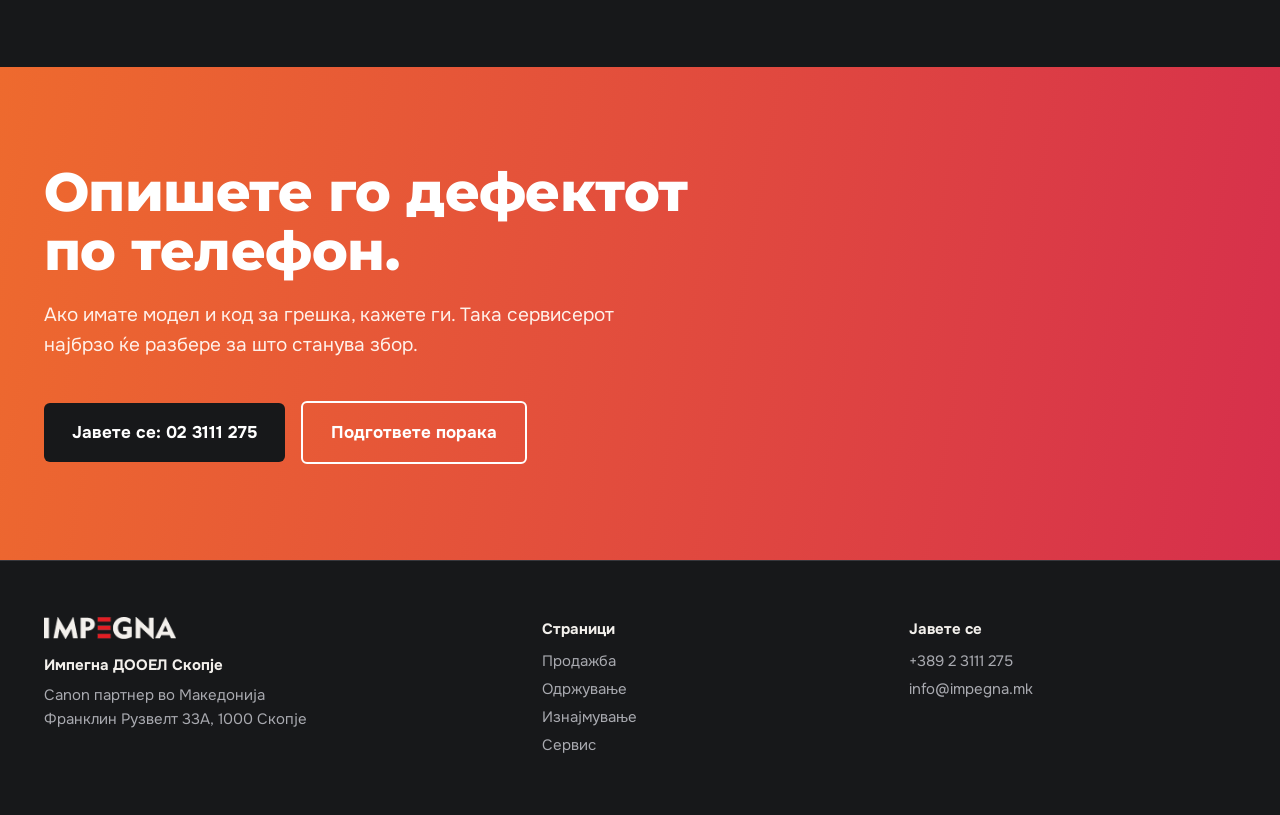
==== commit 6be894c7: "Декоративни рамки и криви линии низ целиот сајт Co-Authored-By: Claude Sonnet 5.5 <noreply@anthropic" ====
--- a/index.html
+++ b/index.html
@@ -186,9 +186,32 @@
 .map { display: block; width: 100%; height: 340px; border: 0; border-radius: 6px; background: #2E2F34; }
 #uslugi { scroll-margin-top: 76px; }
 @media (max-width: 640px) { .map { height: 300px; } }
+
+/* decorations across the site */
+.pw.l::before { inset: 22px 22px -22px -22px; }
+.card { background: var(--card); border: 1px solid #3A3B41; border-radius: 6px; padding: 4px 32px; }
+.card.pad { padding: 28px 32px; }
+.card .rows { border-top: 0; }
+.card .row:last-child { border-bottom: 0; }
+.card .contact { border-top: 0; padding-top: 0; }
+.rib { height: 120px; position: relative; z-index: 1; }
+.rib svg { display: block; width: 100%; height: 100%; }
+.rib.flip svg { transform: scaleX(-1); }
+.sec.alt { position: relative; overflow: hidden; }
+.sec.alt > .wrap { position: relative; z-index: 1; }
+.sec.alt::before { content: ""; position: absolute; right: 0; top: 0; bottom: 0; width: 700px; opacity: .5; pointer-events: none;
+  background: url("data:image/svg+xml,%3Csvg xmlns='http://www.w3.org/2000/svg' viewBox='0 0 700 400' preserveAspectRatio='none'%3E%3Cdefs%3E%3ClinearGradient id='g' x1='0' x2='1'%3E%3Cstop offset='0' stop-color='%23EE6A2E'/%3E%3Cstop offset='1' stop-color='%23D62F4C'/%3E%3C/linearGradient%3E%3C/defs%3E%3Cpath d='M0 330 C 160 80 340 420 700 120' fill='none' stroke='url(%23g)' stroke-width='2'/%3E%3Cpath d='M0 370 C 170 130 350 460 700 170' fill='none' stroke='url(%23g)' stroke-width='2'/%3E%3C/svg%3E") no-repeat right center / 100% 100%; }
+@media (max-width: 900px) { .sec.alt::before { width: 100%; opacity: .35; } }
+@media (max-width: 640px) {
+  .pw.l::before { inset: 12px 10px -12px -10px; }
+  .card { padding: 2px 18px; }
+  .card.pad { padding: 20px 18px; }
+  .rib { height: 80px; }
+}
 </style>
 </head>
 <body>
+<svg width="0" height="0" style="position:absolute" aria-hidden="true"><defs><linearGradient id="gw" x1="0" x2="1" y1="0" y2="0"><stop offset="0" stop-color="#EE6A2E"/><stop offset="1" stop-color="#D62F4C"/></linearGradient></defs></svg>
   <div class="feed" id="feed" aria-hidden="true">
     <svg width="0" height="0" style="position:absolute"><defs>
       <symbol id="pg" viewBox="0 0 220 311">
@@ -273,14 +296,14 @@
         <h2 class="t">Зошто ние</h2>
         <p class="lead" style="margin-top:0">Шест причини да ни се јавите.</p>
       </div>
-      <div class="rows">
+      <div class="pw"><div class="card"><div class="rows">
         <div class="row"><h3>Canon Gold Partner</h3><p>Три пати, во 2018, 2019 и 2023 година.</p></div>
         <div class="row"><h3>Сертифицирани техничари</h3><p>Апаратот го поправаат техничари со Canon сертификат.</p></div>
         <div class="row"><h3>Прво преглед</h3><p>Ви кажуваме што е расипано и дали поправката се исплатува. Ако не се исплатува, ви го велиме тоа и препорачуваме нов апарат.</p></div>
         <div class="row"><h3>Сè на едно место</h3><p>Продажба, изнајмување, одржување и сервис кај ист тим, па не барате друг кога нешто ќе се расипе.</p></div>
         <div class="row"><h3>Залиха</h3><p>Држиме постојана залиха од најпродаваните модели.</p></div>
         <div class="row"><h3>Низ цела земја</h3><p>Сервисот е достапен низ цела Македонија.</p></div>
-      </div>
+      </div></div></div>
     </div>
   </section>
 
@@ -289,11 +312,11 @@
       <div>
         <h2 class="t">Како оди поправката</h2>
       </div>
-      <div class="rows">
+      <div class="pw l"><div class="card"><div class="rows">
         <div class="row"><h3>Прво</h3><p>Го прегледуваме апаратот, за да се знае што точно му е.</p></div>
         <div class="row"><h3>Потоа</h3><p>Ви кажуваме што треба да се направи, кои делови се менуваат и дали поправката се исплатува.</p></div>
         <div class="row"><h3>На крај</h3><p>Поправаме со квалитетни делови. Сервисот е достапен низ цела Македонија.</p></div>
-      </div>
+      </div></div></div>
     </div>
   </section>
 
@@ -304,18 +327,19 @@
         <p class="lead" style="margin-top:0">Техничарите ни се сертифицирани од Canon. Партнерската титула по години:</p>
       </div>
       <div>
-        <div class="years">
+        <div class="pw"><div class="card pad"><div class="years">
           <div><span>2018</span><span>Gold Partner</span></div>
           <div><span>2019</span><span>Gold Partner</span></div>
           <div><span>2020</span><span>Silver Partner</span></div>
           <div><span>2021</span><span>Silver Partner</span></div>
           <div><span>2023</span><span>Gold Partner</span></div>
         </div>
-        <img class="badge" src="[data-uri]" alt="Canon Gold Partner 2023">
-      </div>
-    </div>
-  </section>
-
+        <img class="badge" src="[data-uri]" alt="Canon Gold Partner 2023"></div></div>
+      </div>
+    </div>
+  </section>
+
+<div class="rib" aria-hidden="true"><svg viewBox="0 0 1440 160" preserveAspectRatio="none"><path d="M0 96 C 260 20, 520 160, 820 92 S 1250 30, 1440 84 L1440 134 C 1260 84, 1060 156, 820 140 S 280 90, 0 150 Z" fill="url(#gw)"/></svg></div>
   <section class="sec alt">
     <div class="wrap cols">
       <div>
@@ -323,27 +347,28 @@
         <p class="lead" style="margin-top:0">Просек 4,4 од 5, според 39 оценки на Google.</p>
         <div class="cta"><a class="btn ghost" href="https://maps.app.goo.gl/dx4CzTyKGWRJqQ638">Прочитајте ги сите на Google</a></div>
       </div>
-      <div class="rows">
+      <div class="pw"><div class="card"><div class="rows">
         <div class="row"><h3>Горан Г.</h3><div><p>„Официјален дистрибутер и сервис за Canon производи.“</p><p class="meta">Оценка 5 од 5, пред една година. Превод од англиски.</p></div></div>
         <div class="row"><h3>Баги Б.</h3><div><p>Оценка 5 од 5. Како позитивно го издвоиле: одѕивноста, квалитетот, професионалноста и вредноста за парите.</p><p class="meta">Пред шест години</p></div></div>
         <div class="row"><h3>Андријана С.</h3><div><p>Оценка 5 од 5. Како позитивно го издвоиле: одѕивноста, квалитетот, професионалноста и вредноста за парите.</p><p class="meta">Пред шест години</p></div></div>
-      </div>
-    </div>
-  </section>
-
+      </div></div></div>
+    </div>
+  </section>
+
+<div class="rib flip" aria-hidden="true"><svg viewBox="0 0 1440 160" preserveAspectRatio="none"><path d="M0 96 C 260 20, 520 160, 820 92 S 1250 30, 1440 84 L1440 134 C 1260 84, 1060 156, 820 140 S 280 90, 0 150 Z" fill="url(#gw)"/></svg></div>
   <section class="sec">
     <div class="wrap cols">
       <div>
         <h2 class="t">Каде сме</h2>
-        <dl class="contact" style="grid-template-columns:1fr">
+        <div class="pw l"><div class="card pad"><dl class="contact" style="grid-template-columns:1fr">
           <div><dt>Адреса</dt><dd>Франклин Рузвелт 33А, 1000 Скопје</dd></div>
           <div><dt>Телефон</dt><dd><a href="tel:+38923111275">+389 2 3111 275</a></dd></div>
           <div><dt>Е-пошта</dt><dd>info@impegna.mk</dd></div>
           <div><dt>Работно време</dt><dd>Понеделник до петок, 08:00 до 16:30<br>Сабота и недела не работиме</dd></div>
-        </dl>
-      </div>
-      <div>
-        <iframe class="map" title="Мапа: Импегна, Франклин Рузвелт 33А, Скопје" src="https://maps.google.com/maps?q=Impegna%2C%20Franklin%20Ruzvelt%2033A%2C%20Skopje%201000&amp;z=16&amp;output=embed" loading="lazy" referrerpolicy="no-referrer-when-downgrade" allowfullscreen></iframe>
+        </dl></div></div>
+      </div>
+      <div>
+        <div class="pw"><iframe class="map" title="Мапа: Импегна, Франклин Рузвелт 33А, Скопје" src="https://maps.google.com/maps?q=Impegna%2C%20Franklin%20Ruzvelt%2033A%2C%20Skopje%201000&amp;z=16&amp;output=embed" loading="lazy" referrerpolicy="no-referrer-when-downgrade" allowfullscreen></iframe></div>
         <div class="cta" style="margin-top:20px"><a class="btn" href="https://maps.app.goo.gl/dx4CzTyKGWRJqQ638">Отвори во Google Maps</a><a class="btn ghost" href="#kontakt">Сите податоци</a></div>
       </div>
     </div>
@@ -368,16 +393,17 @@
     <p class="lead">Продаваме Canon печатачи, мултифункциски апарати, скенери, копири и плотери. Пред да купите, разговарајте со нашиот тим за продажба.</p>
     <div class="cta"><a class="btn" href="tel:+38923111275">Јавете се на продажба</a><a class="btn ghost" href="#produkti">Продавница</a></div>
   </div>
+<div class="rib flip" aria-hidden="true"><svg viewBox="0 0 1440 160" preserveAspectRatio="none"><path d="M0 96 C 260 20, 520 160, 820 92 S 1250 30, 1440 84 L1440 134 C 1260 84, 1060 156, 820 140 S 280 90, 0 150 Z" fill="url(#gw)"/></svg></div>
   <section class="sec">
     <div class="wrap">
-      <div class="rows">
+      <div class="pw"><div class="card"><div class="rows">
         <div class="row"><h3>Инкјет печатачи и мултифункциски</h3><p>За дома и за мал обем на печатење. Деловните модели печатат во подобар квалитет или во формат поголем од А4, а апаратот чини помалку.</p></div>
         <div class="row"><h3>Печатачи со CISS</h3><p>Имаат систем за континуирано снабдување со мастило, па според нив печатењето во боја е поевтино по страница. Ги препорачуваме за често печатење и голем обем.</p></div>
         <div class="row"><h3>Ласерски печатачи и мултифункциски</h3><p>За мали и големи канцеларии, со тонер со голем принос и малку сервисирање. Цената зависи од брзината и можностите на апаратот.</p></div>
         <div class="row"><h3>Скенери</h3><p>Canon скенери за документи. Јавете се за да изберете според обемот на работа.</p></div>
         <div class="row"><h3>Копири</h3><p>За канцеларии и поголеми групи, со тонер со голем принос.</p></div>
         <div class="row"><h3>Плотери и производни машини</h3><p>За нив јавете се директно на тимот за продажба.</p></div>
-      </div>
+      </div></div></div>
     </div>
   </section>
   <section class="sec alt">
@@ -398,13 +424,14 @@
     <p class="lead">Препуштете ни ја грижата за канцелариската опрема. Одржуваме со квалитетни делови, а работата ја прават сертифицирани техничари.</p>
     <div class="cta"><a class="btn" href="tel:+38923111275">Побарајте понуда</a><a class="btn ghost" href="#servis">Кога нешто е расипано</a></div>
   </div>
+<div class="rib" aria-hidden="true"><svg viewBox="0 0 1440 160" preserveAspectRatio="none"><path d="M0 96 C 260 20, 520 160, 820 92 S 1250 30, 1440 84 L1440 134 C 1260 84, 1060 156, 820 140 S 280 90, 0 150 Z" fill="url(#gw)"/></svg></div>
   <section class="sec">
     <div class="wrap">
-      <div class="rows">
+      <div class="pw"><div class="card"><div class="rows">
         <div class="row"><h3>Совети за потрошен материјал</h3><p>Препорачуваме каква хартија, кои тонери и кои сервисни делови да користите за вашиот апарат.</p></div>
         <div class="row"><h3>Сервисирање</h3><p>Поправки и редовно одржување од сертифицирани техничари. Со редовен сервис и квалитетни делови апаратот трае подолго.</p></div>
         <div class="row"><h3>Замена</h3><p>Кога одржувањето повеќе не се исплатува, сервисот ви препорачува нов апарат. Одлуката ја носиме заедно со продажбата и со вас, според потребите и буџетот.</p></div>
-      </div>
+      </div></div></div>
       <p class="note" style="margin-top:32px">Цени и услови за одржување нема на сајтот. Јавете се за понуда: <b>+389 2 3111 275</b></p>
     </div>
   </section>
@@ -416,6 +443,7 @@
     <h1>Изнајмување</h1>
     <p class="lead">Изнајмете печатач, мултифункциски апарат или imageRUNNER копир, црно-бел или во боја. Сервисот и тонерот се вклучени.</p>
   </div>
+<div class="rib flip" aria-hidden="true"><svg viewBox="0 0 1440 160" preserveAspectRatio="none"><path d="M0 96 C 260 20, 520 160, 820 92 S 1250 30, 1440 84 L1440 134 C 1260 84, 1060 156, 820 140 S 280 90, 0 150 Z" fill="url(#gw)"/></svg></div>
   <section class="sec">
     <div class="wrap cols">
       <div class="prose">
@@ -451,16 +479,17 @@
     <div class="cta"><a class="btn" href="tel:+38923111275">Јавете се на сервисот</a></div>
     <p class="note">Телефон: <b>+389 2 3111 275</b></p>
   </div>
+<div class="rib" aria-hidden="true"><svg viewBox="0 0 1440 160" preserveAspectRatio="none"><path d="M0 96 C 260 20, 520 160, 820 92 S 1250 30, 1440 84 L1440 134 C 1260 84, 1060 156, 820 140 S 280 90, 0 150 Z" fill="url(#gw)"/></svg></div>
   <section class="sec">
     <div class="wrap cols">
       <div>
         <h2 class="t">Што сервисираме</h2>
-        <div class="rows">
+        <div class="pw l"><div class="card"><div class="rows">
           <div class="row"><h3>Печатачи и мултифункциски</h3><p>Ласерски и инкјет.</p></div>
           <div class="row"><h3>Скенери</h3><p>За документи.</p></div>
           <div class="row"><h3>Калкулатори</h3><p>Ги поправаме и нив.</p></div>
           <div class="row"><h3>Копири, плотери, производни машини</h3><p>Опрема од CBS програмата.</p></div>
-        </div>
+        </div></div></div>
       </div>
       <div class="pw"><aside class="panel dx" aria-label="Што му е на апаратот">
         <h2>Што му е на апаратот?</h2>
@@ -500,16 +529,17 @@
     <p class="lead">Во продавницата се гледа дел од понудата што е на залиха. За останатите модели јавете се на тимот за продажба.</p>
     <div class="cta"><a class="btn" href="https://impegna.mk/shop/">Отвори ја продавницата</a><a class="btn ghost" href="tel:+38923111275">Јавете се</a></div>
   </div>
+<div class="rib flip" aria-hidden="true"><svg viewBox="0 0 1440 160" preserveAspectRatio="none"><path d="M0 96 C 260 20, 520 160, 820 92 S 1250 30, 1440 84 L1440 134 C 1260 84, 1060 156, 820 140 S 280 90, 0 150 Z" fill="url(#gw)"/></svg></div>
   <section class="sec">
     <div class="wrap">
-      <div class="rows">
+      <div class="pw"><div class="card"><div class="rows">
         <div class="row"><h3>Печатачи</h3><p>Инкјет, CISS и ласерски.</p></div>
         <div class="row"><h3>Мултифункциски апарати</h3><p>Печатат, копираат и скенираат.</p></div>
         <div class="row"><h3>Скенери</h3><p>Canon скенери за документи.</p></div>
         <div class="row"><h3>Копири</h3><p>За канцеларии и поголеми групи.</p></div>
         <div class="row"><h3>Плотери</h3><p>Јавете се на тимот за продажба.</p></div>
         <div class="row"><h3>Тонери</h3><p>Оригинални за Canon апарати.</p></div>
-      </div>
+      </div></div></div>
       <div class="phgrid">
         <div class="ph">Место за производ: слика, име, цена од продавницата</div>
         <div class="ph">Место за производ: слика, име, цена од продавницата</div>
@@ -526,18 +556,19 @@
     <h1>Контакт</h1>
     <p class="lead">Јавете се, пишете ни или дојдете. Ако имате дефект, подгответе порака и прочитајте ја по телефон.</p>
   </div>
+<div class="rib" aria-hidden="true"><svg viewBox="0 0 1440 160" preserveAspectRatio="none"><path d="M0 96 C 260 20, 520 160, 820 92 S 1250 30, 1440 84 L1440 134 C 1260 84, 1060 156, 820 140 S 280 90, 0 150 Z" fill="url(#gw)"/></svg></div>
   <section class="sec">
     <div class="wrap cols">
       <div>
-        <dl class="contact" style="grid-template-columns:1fr">
+        <div class="pw l"><div class="card pad"><dl class="contact" style="grid-template-columns:1fr">
           <div><dt>Фирма</dt><dd>Импегна ДООЕЛ Скопје</dd></div>
           <div><dt>Адреса</dt><dd>Франклин Рузвелт 33А, 1000 Скопје</dd></div>
           <div><dt>Телефон</dt><dd><a href="tel:+38923111275">+389 2 3111 275</a></dd></div>
           <div><dt>Е-пошта</dt><dd>info@impegna.mk</dd></div>
           <div><dt>Работно време</dt><dd>Понеделник до петок, 08:00 до 16:30<br>Сабота и недела не работиме</dd></div>
           <div><dt>Социјални мрежи</dt><dd><a href="https://www.instagram.com/impegna.makedonija">Instagram</a>, <a href="https://www.facebook.com/impegna.mk">Facebook</a></dd></div>
-        </dl>
-        <iframe class="map" style="margin-top:40px" title="Мапа: Импегна, Франклин Рузвелт 33А, Скопје" src="https://maps.google.com/maps?q=Impegna%2C%20Franklin%20Ruzvelt%2033A%2C%20Skopje%201000&amp;z=16&amp;output=embed" loading="lazy" referrerpolicy="no-referrer-when-downgrade" allowfullscreen></iframe>
+        </dl></div></div>
+        <div class="pw"><iframe class="map" style="margin-top:40px" title="Мапа: Импегна, Франклин Рузвелт 33А, Скопје" src="https://maps.google.com/maps?q=Impegna%2C%20Franklin%20Ruzvelt%2033A%2C%20Skopje%201000&amp;z=16&amp;output=embed" loading="lazy" referrerpolicy="no-referrer-when-downgrade" allowfullscreen></iframe></div>
         <div class="cta" style="margin-top:20px"><a class="btn" href="https://maps.app.goo.gl/dx4CzTyKGWRJqQ638">Отвори во Google Maps</a></div>
       </div>
       <div class="pw"><aside class="panel" id="msg" aria-label="Подготви порака">
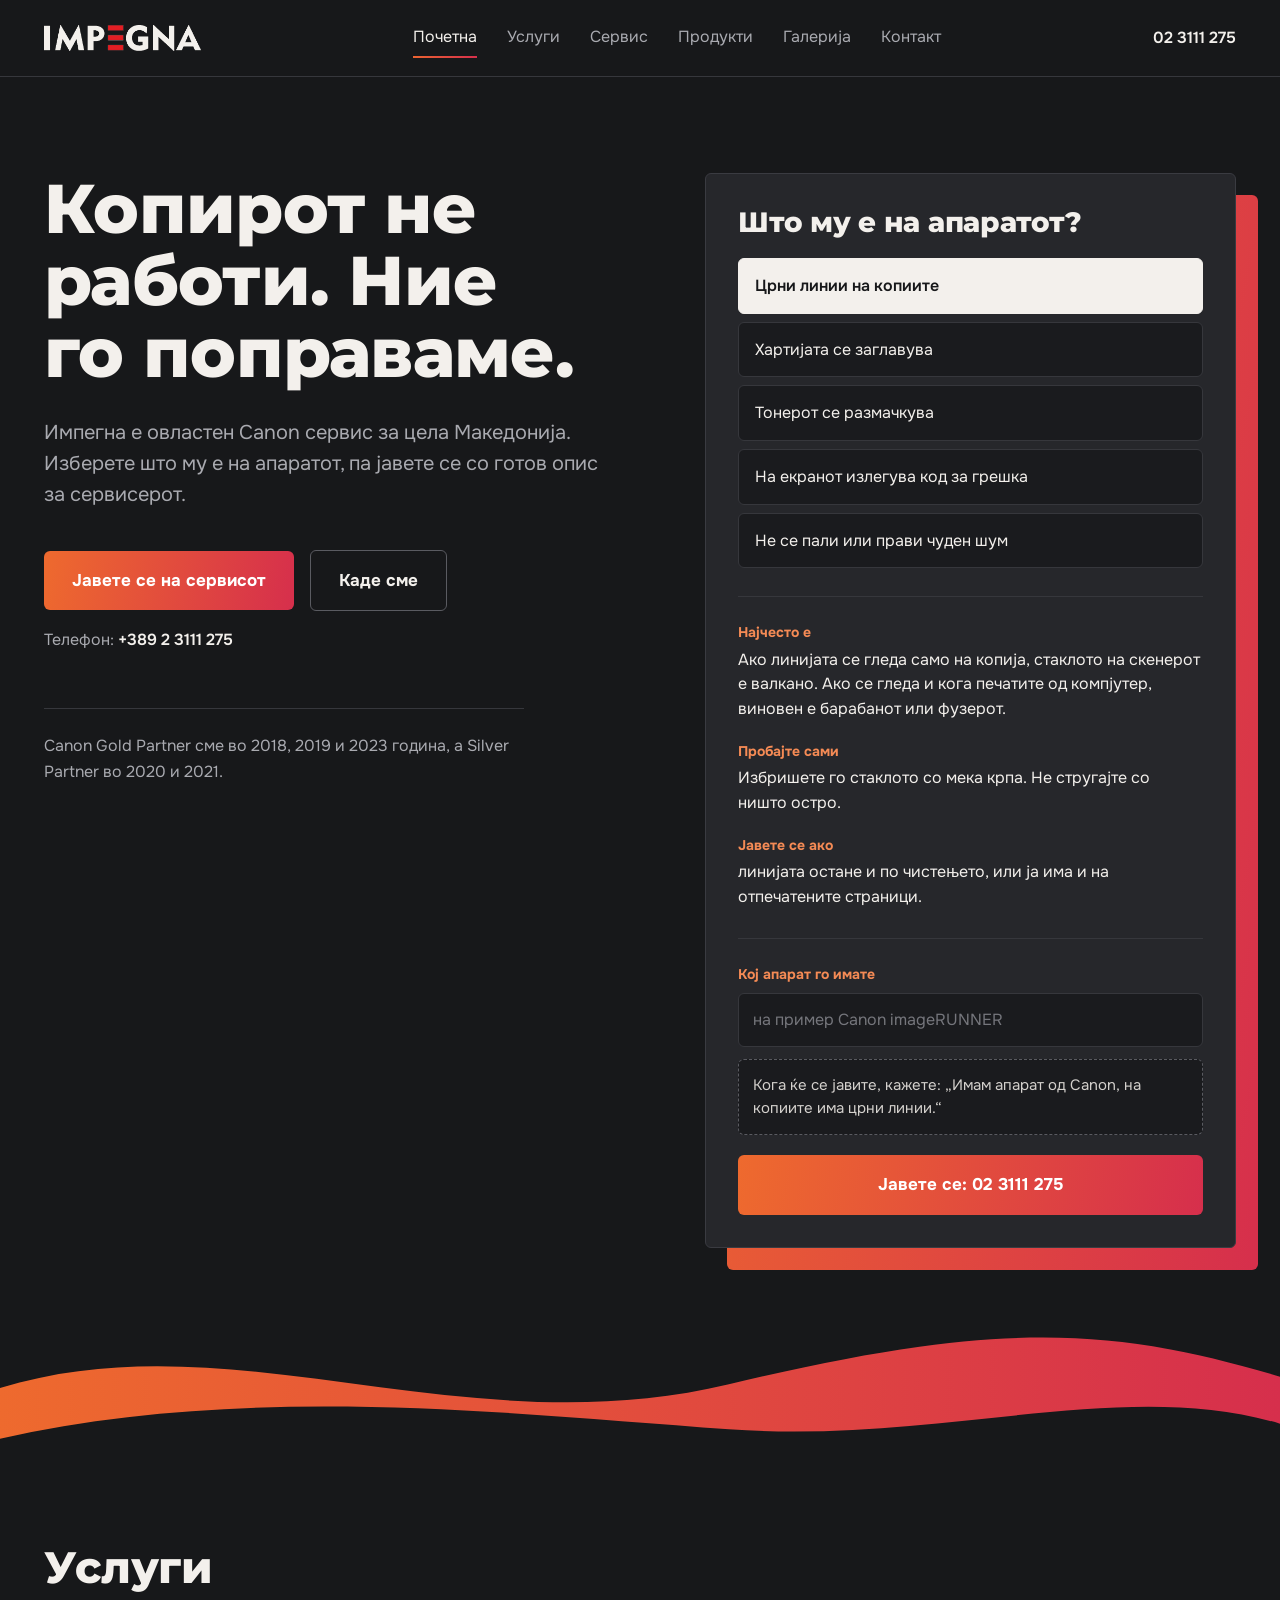
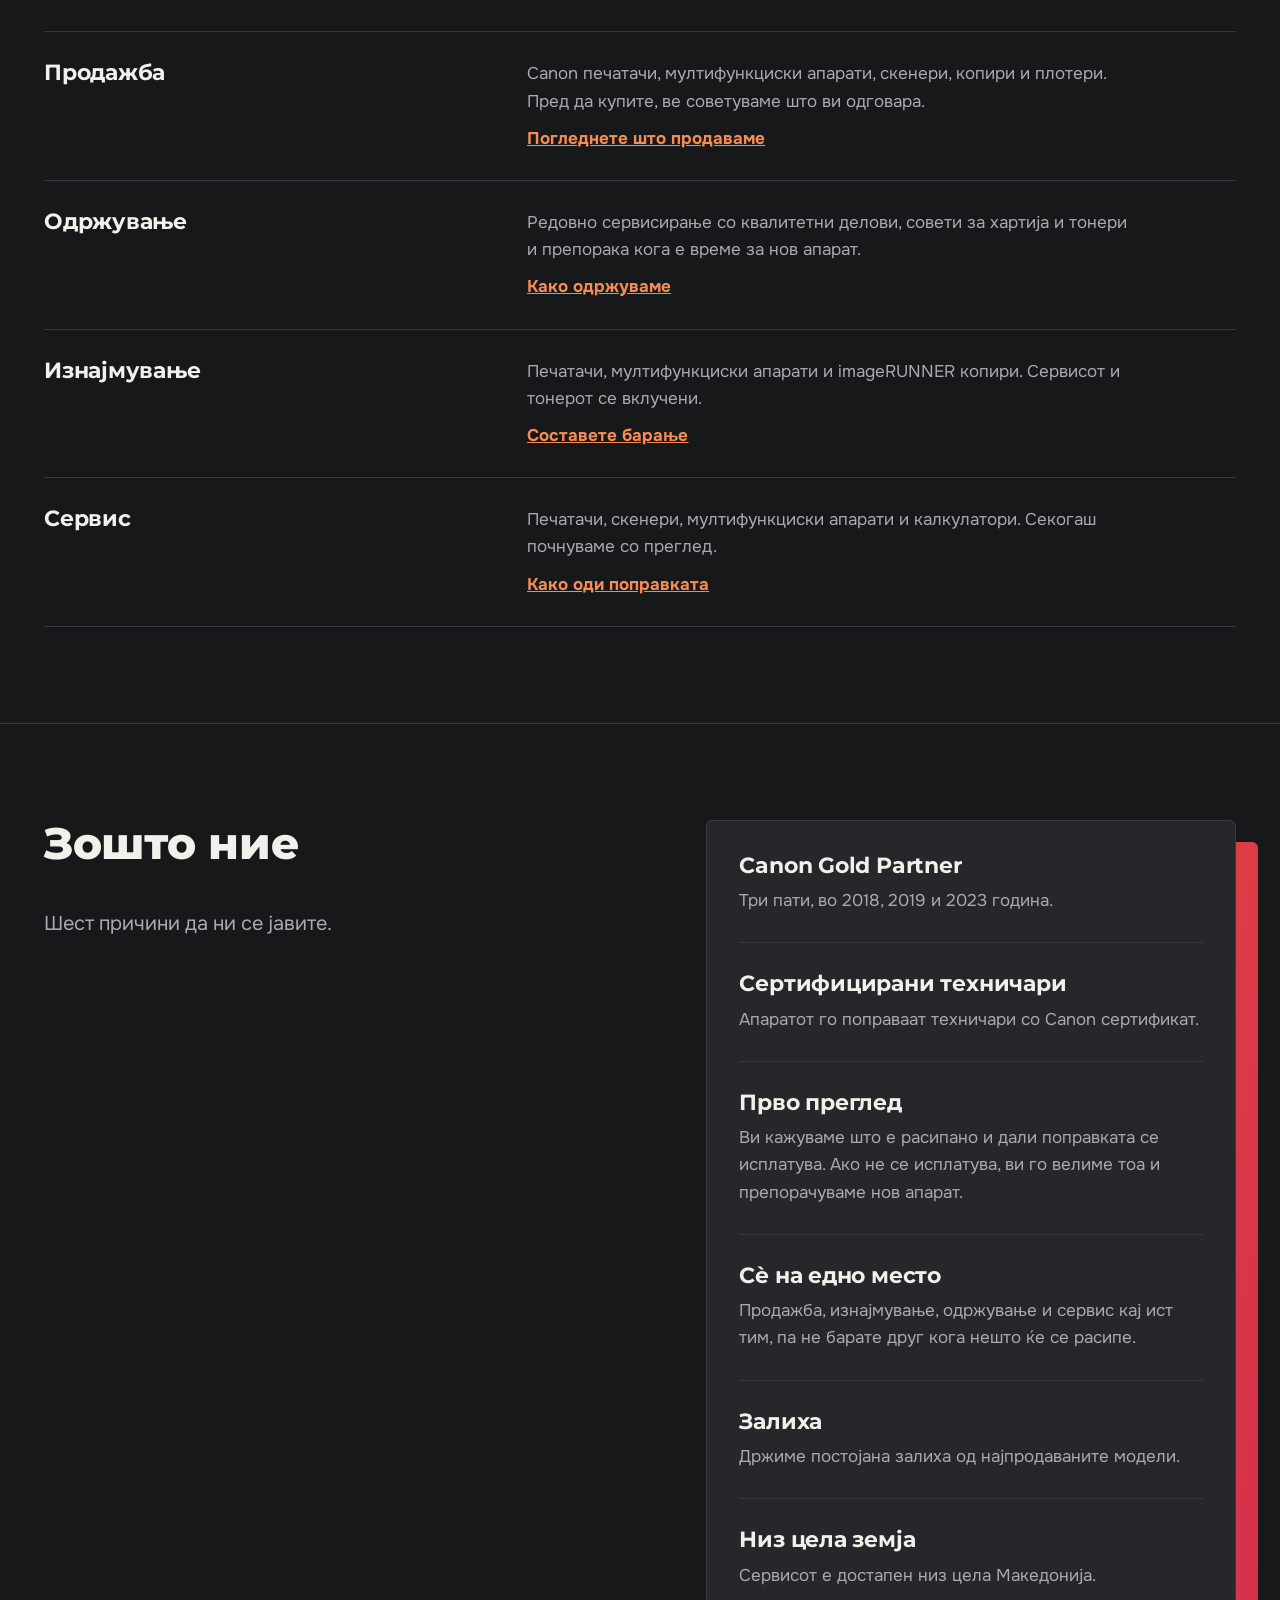
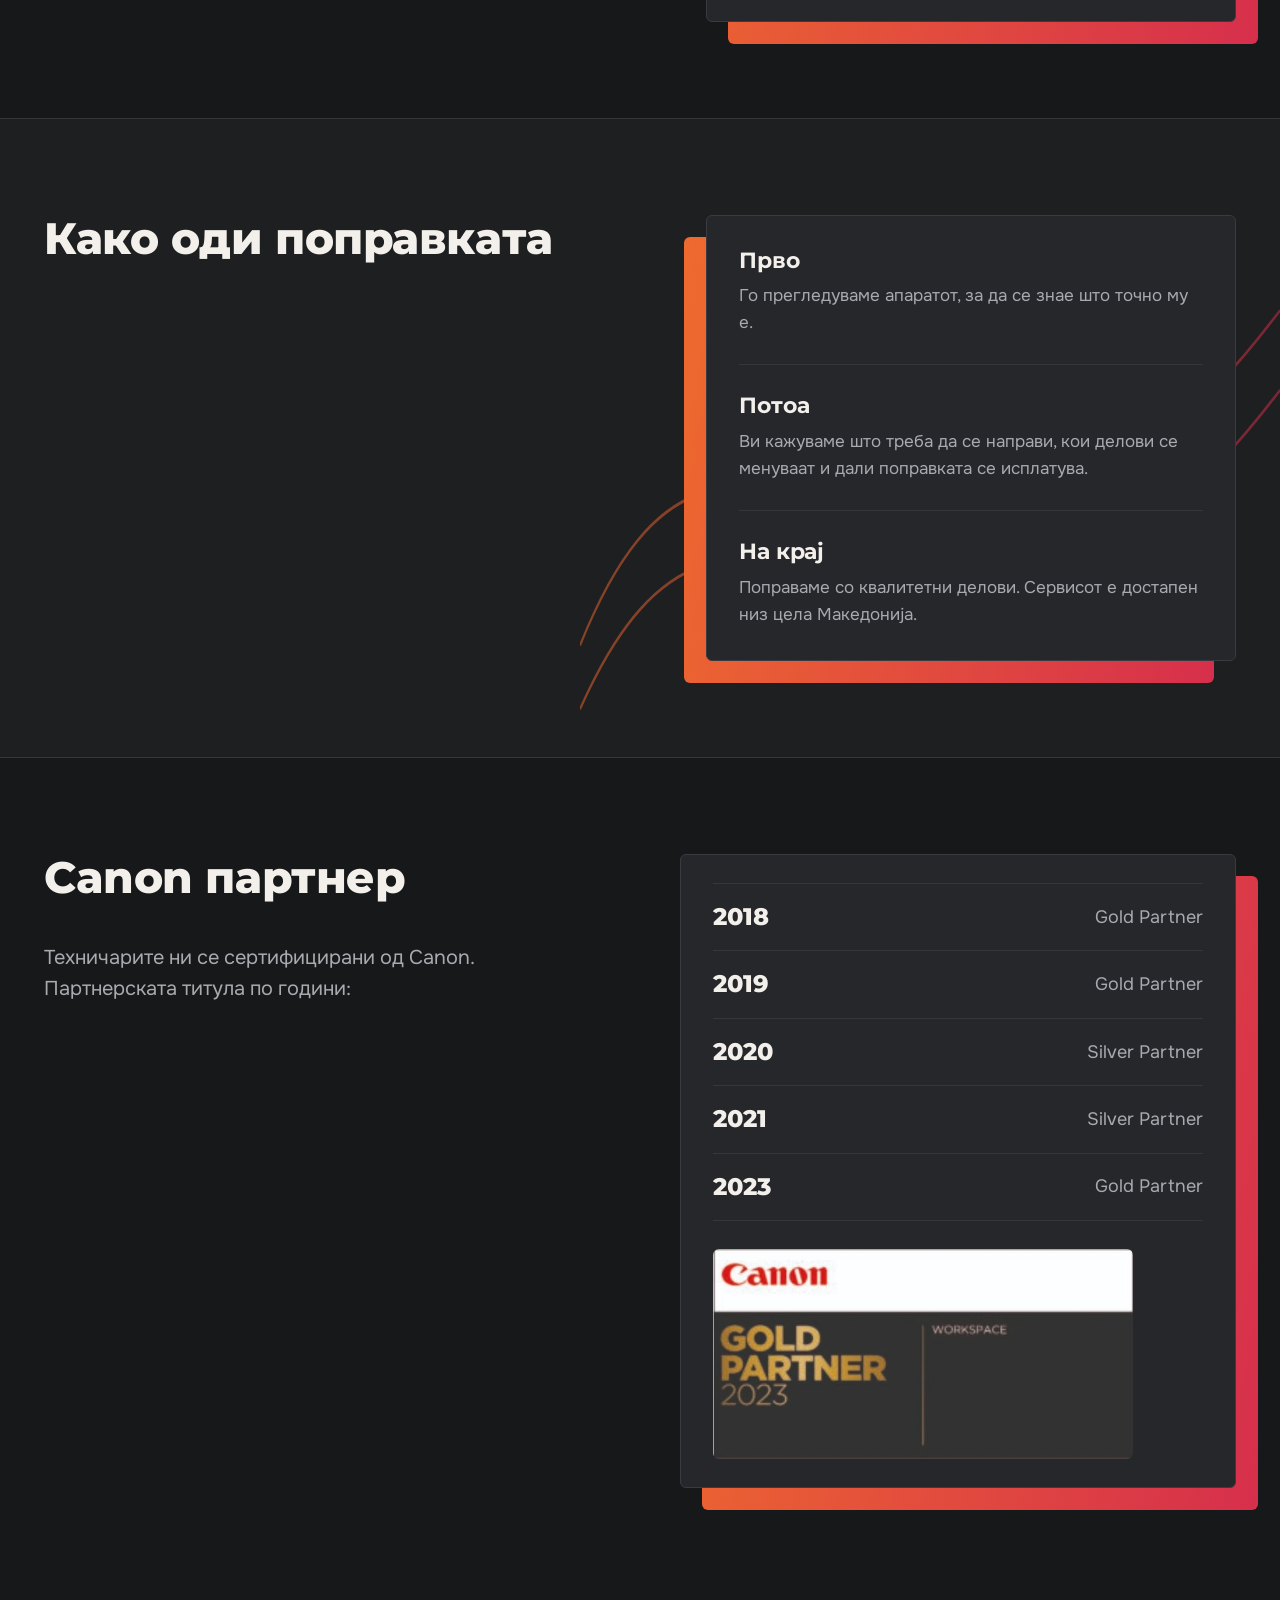
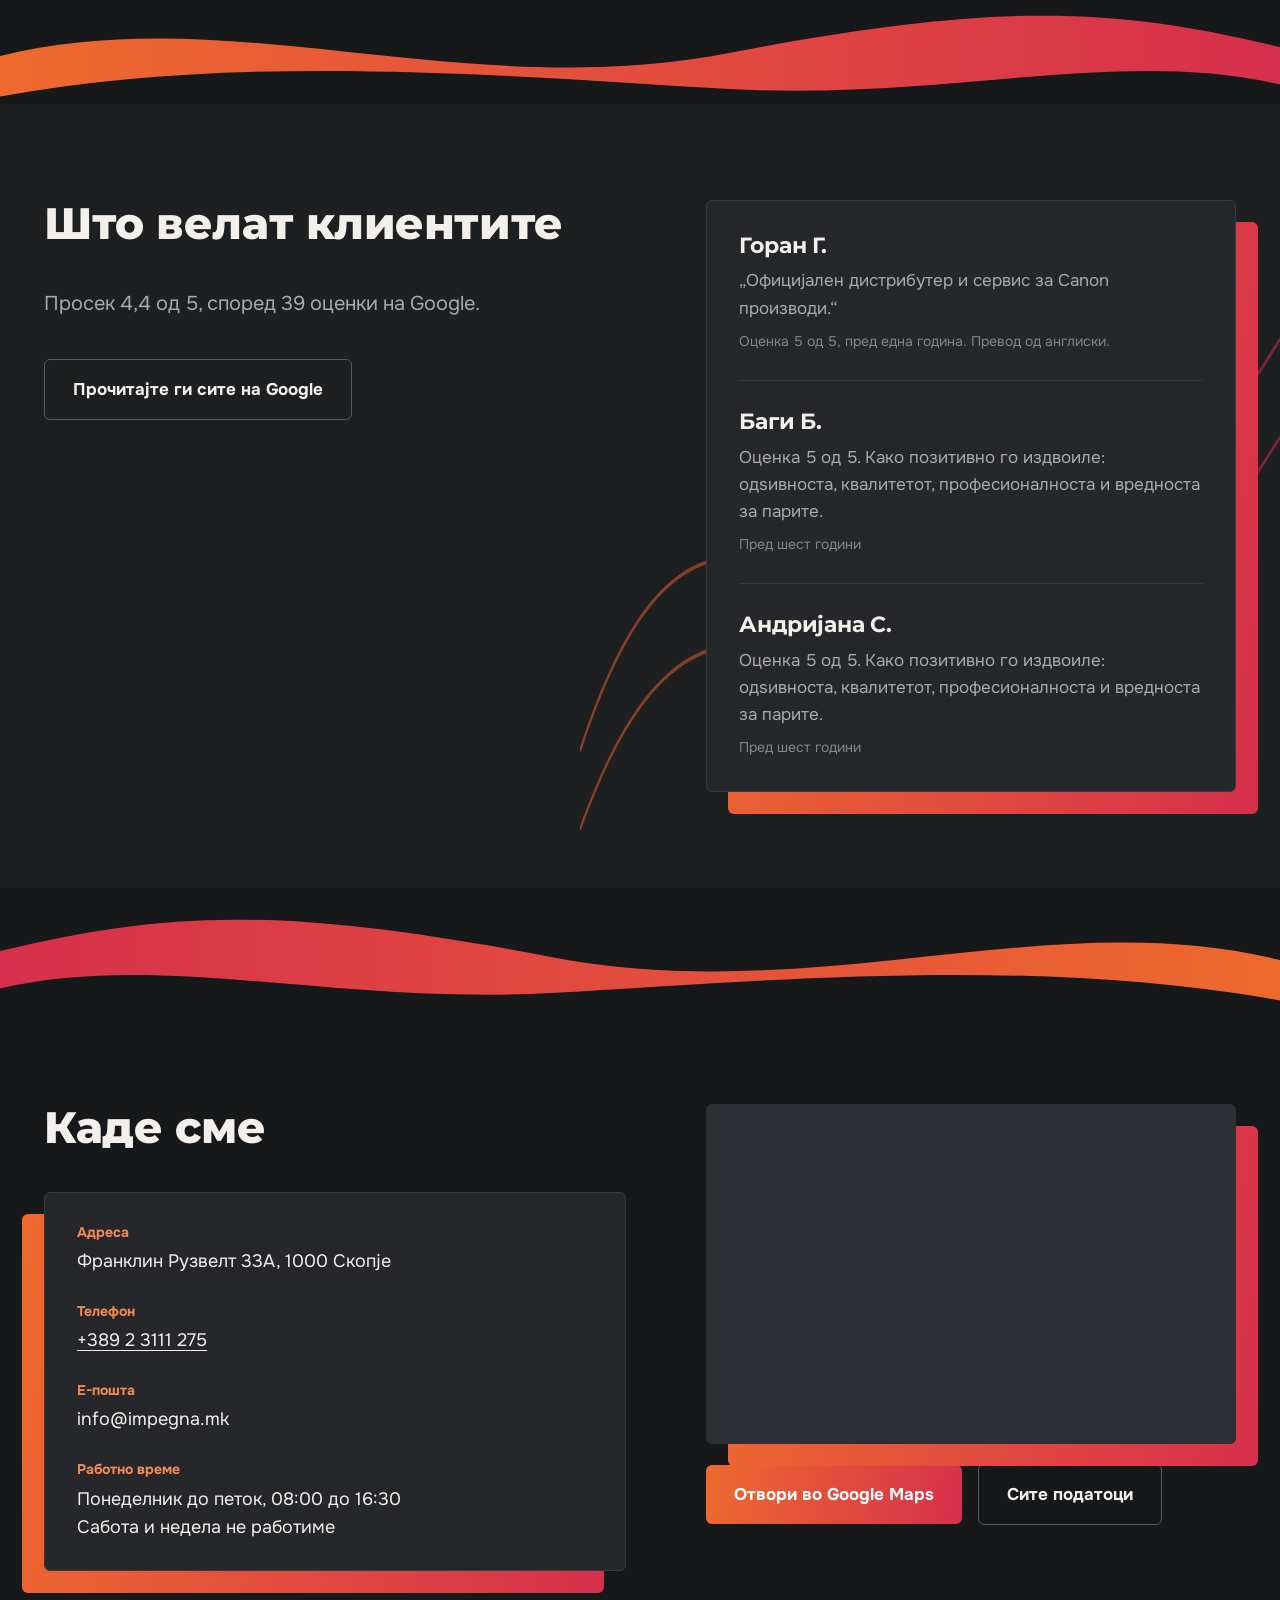
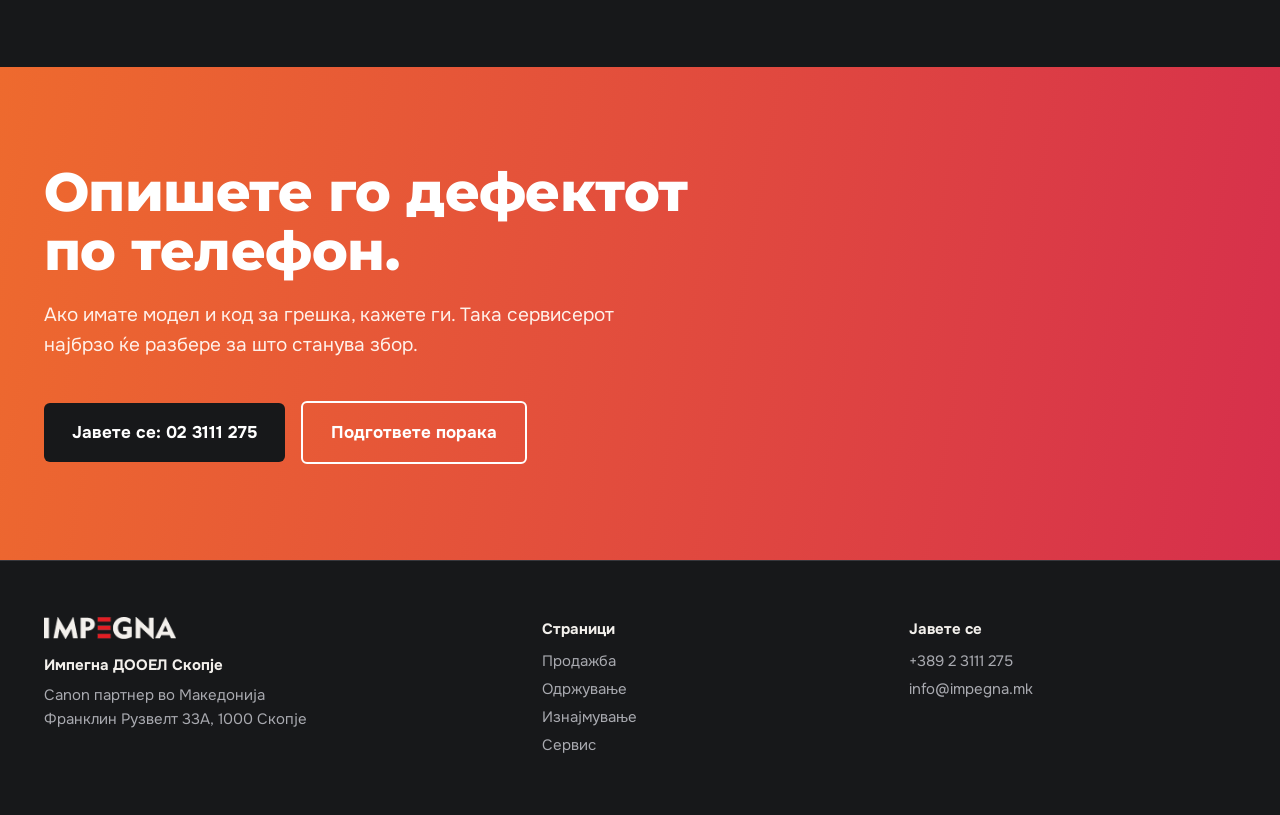
==== commit 37520b82: "Нова страна Галерија со лајтбокс и линк во навигацијата Co-Authored-By: Claude Sonnet 5.5 <noreply@a" ====
--- a/index.html
+++ b/index.html
@@ -208,6 +208,22 @@
   .card.pad { padding: 20px 18px; }
   .rib { height: 80px; }
 }
+
+/* gallery */
+.gal { columns: 3; column-gap: 44px; }
+.gal > * { break-inside: avoid; margin: 0 0 44px; display: block; }
+.g-it { display: block; width: 100%; padding: 0; border: 1px solid #3A3B41; border-radius: 6px; background: var(--card); cursor: zoom-in; overflow: hidden; text-align: left; color: var(--ink); font: inherit; }
+.g-it img { display: block; width: 100%; height: auto; }
+.g-it span { display: block; padding: 12px 16px; font-size: 14px; color: var(--mute); }
+.g-it:hover span { color: var(--ink); }
+.gal .pw { padding: 0; }
+.lb { position: fixed; inset: 0; z-index: 100; background: rgba(15,16,18,.96); display: flex; flex-direction: column; align-items: center; justify-content: center; padding: 56px 16px 24px; cursor: zoom-out; }
+.lb[hidden] { display: none; }
+.lb img { max-width: 100%; max-height: 82vh; object-fit: contain; border-radius: 4px; }
+.lb p { color: var(--mute); margin: 14px 0 0; font-size: 15px; text-align: center; }
+.lb-x { position: absolute; top: 14px; right: 16px; background: transparent; border: 1px solid #3A3B41; color: var(--ink); border-radius: 6px; padding: 8px 14px; font: inherit; cursor: pointer; }
+@media (max-width: 900px) { .gal { columns: 2; column-gap: 20px; } .gal > * { margin-bottom: 20px; } }
+@media (max-width: 560px) { .gal { columns: 1; } }
 </style>
 </head>
 <body>
@@ -236,6 +252,7 @@
       <a href="#uslugi" data-v="uslugi">Услуги</a>
       <a href="#servis" data-v="servis">Сервис</a>
       <a href="#produkti" data-v="produkti">Продукти</a>
+      <a href="#galerija" data-v="galerija">Галерија</a>
       <a href="#kontakt" data-v="kontakt">Контакт</a>
     </nav>
     <a class="bar-tel" href="tel:+38923111275">02 3111 275</a>
@@ -551,6 +568,37 @@
 </div>
 
 <!-- КОНТАКТ -->
+<div class="view" id="v-galerija">
+  <div class="wrap phead">
+    <h1>Галерија</h1>
+    <p class="lead">Продавницата, работилницата и возилото на Импегна на Франклин Рузвелт 33А во Скопје. Кликнете на слика за да ја зголемите.</p>
+  </div>
+<div class="rib" aria-hidden="true"><svg viewBox="0 0 1440 160" preserveAspectRatio="none"><path d="M0 96 C 260 20, 520 160, 820 92 S 1250 30, 1440 84 L1440 134 C 1260 84, 1060 156, 820 140 S 280 90, 0 150 Z" fill="url(#gw)"/></svg></div>
+  <section class="sec">
+    <div class="wrap">
+      <div class="gal">
+<div class="pw"><button class="g-it" type="button" data-full="[data-uri]"><img src="[data-uri]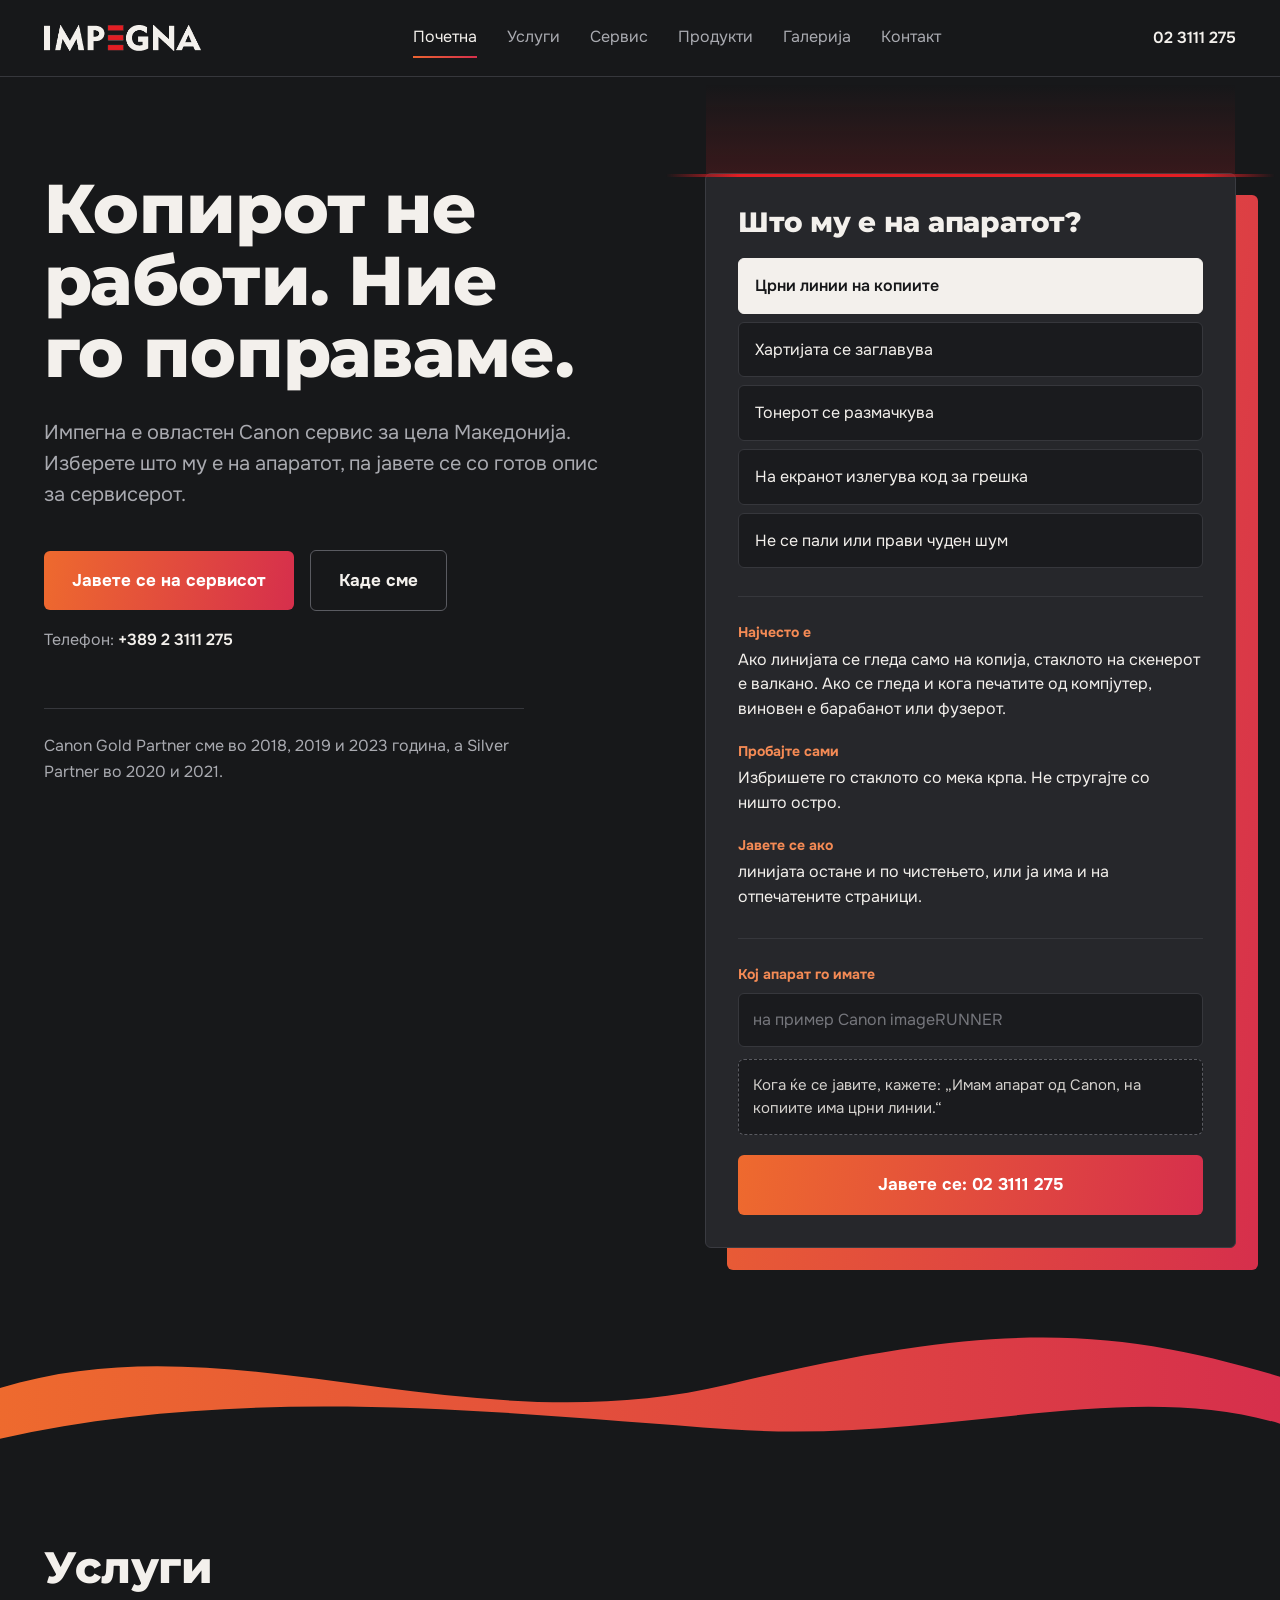
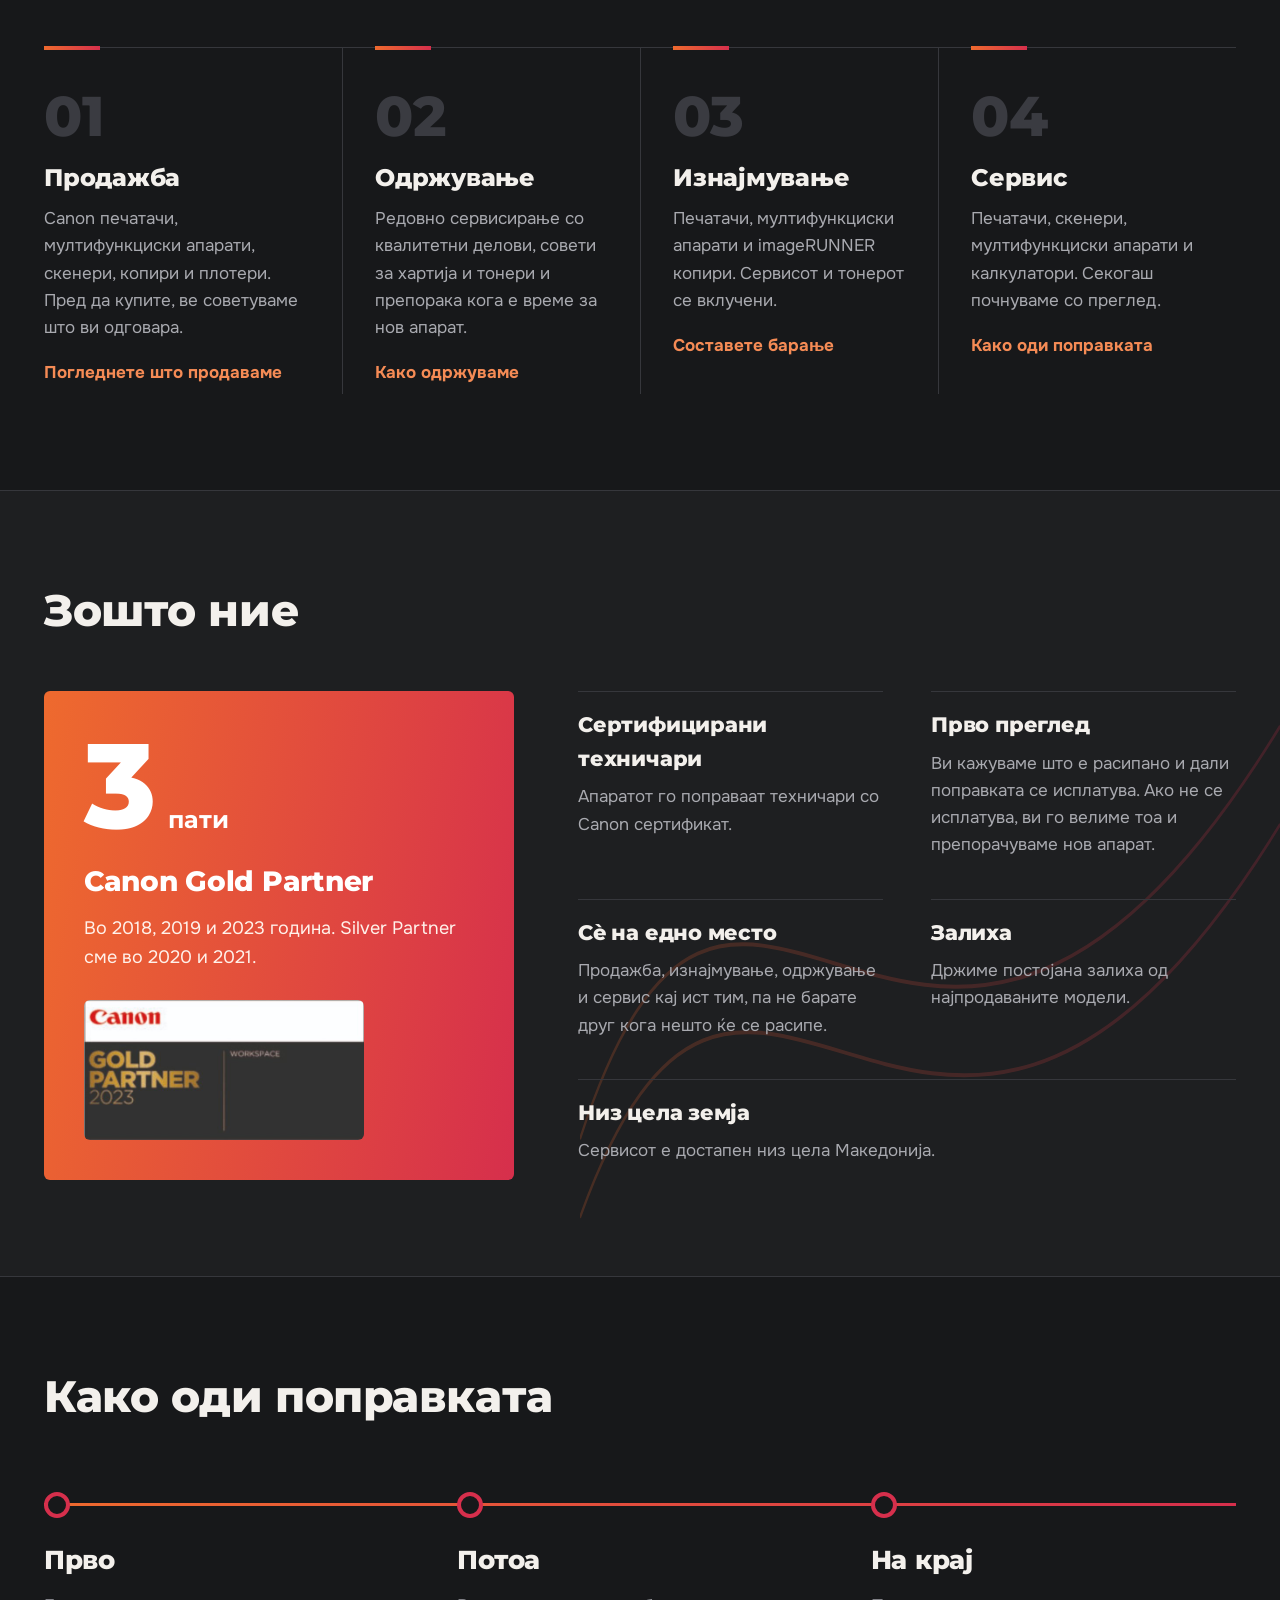
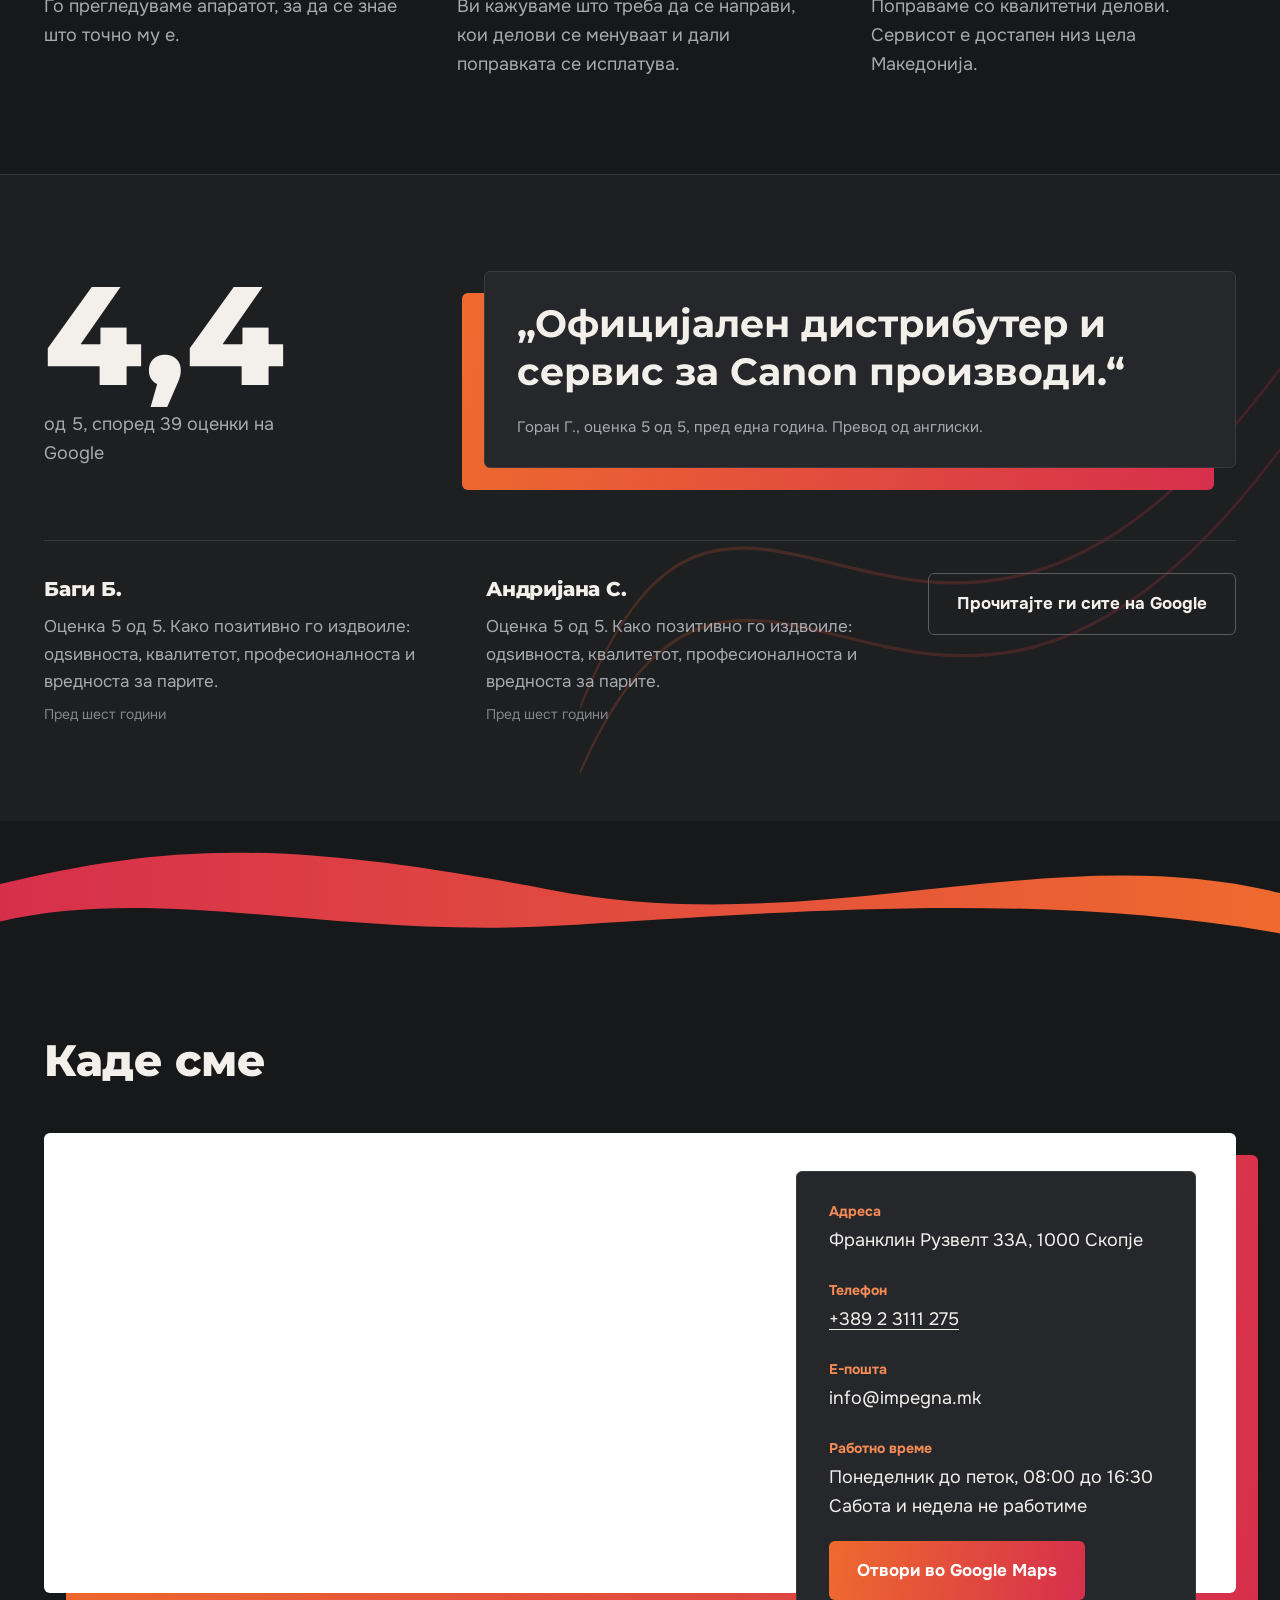
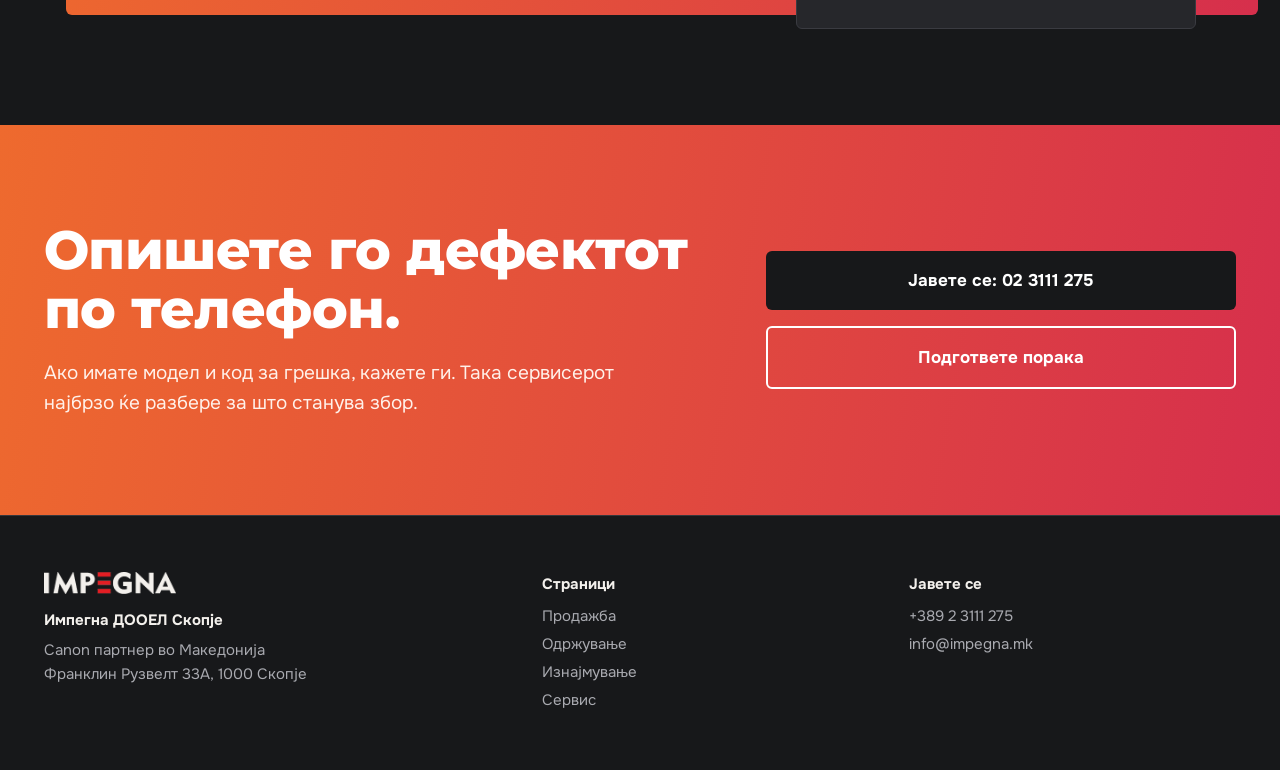
==== commit 8b97e730: "Преуредени секции со различна композиција, скенер-линија само во Hero Co-Authored-By: Claude Sonnet " ====
--- a/index.html
+++ b/index.html
@@ -224,6 +224,106 @@
 .lb-x { position: absolute; top: 14px; right: 16px; background: transparent; border: 1px solid #3A3B41; color: var(--ink); border-radius: 6px; padding: 8px 14px; font: inherit; cursor: pointer; }
 @media (max-width: 900px) { .gal { columns: 2; column-gap: 20px; } .gal > * { margin-bottom: 20px; } }
 @media (max-width: 560px) { .gal { columns: 1; } }
+
+/* ---- v3: scanner only in hero ---- */
+.scanline { display: none; }
+.panel.dx { position: relative; }
+.scan { position: absolute; left: -40px; right: -40px; top: 0; height: 3px; background: linear-gradient(90deg, transparent, #E31E24 12%, #E31E24 88%, transparent); z-index: 5; pointer-events: none; animation: scan 5s cubic-bezier(.55,0,.45,1) infinite; }
+.scan::before { content: ""; position: absolute; left: 40px; right: 40px; bottom: 3px; height: 90px; background: linear-gradient(to top, rgba(227,30,36,.16), rgba(227,30,36,0)); }
+@keyframes scan { 0% { top: 0; opacity: 0; } 8% { opacity: 1; } 92% { opacity: 1; } 100% { top: calc(100% - 3px); opacity: 0; } }
+@media (prefers-reduced-motion: reduce) { .scan { animation: none; top: 40%; } }
+
+/* ---- v3: section compositions ---- */
+.t { margin-bottom: 8px; }
+/* services: four columns with red top bar and numerals */
+.svc { display: grid; grid-template-columns: repeat(4, minmax(0, 1fr)); gap: 0; margin-top: 56px; border-top: 1px solid var(--line); }
+.svc.three { grid-template-columns: repeat(3, minmax(0, 1fr)); }
+.svc-i { display: block; padding: 40px 32px 8px 0; text-decoration: none; color: inherit; position: relative; }
+.svc-i + .svc-i { padding-left: 32px; border-left: 1px solid var(--line); }
+.svc-i::before { content: ""; position: absolute; left: 0; top: -2px; width: 56px; height: 4px; background: var(--grad); }
+.svc-i + .svc-i::before { left: 32px; }
+.svc-i .n { display: block; font-family: var(--display); font-weight: 800; font-size: 56px; line-height: 1; color: #3A3B41; margin-bottom: 20px; }
+.svc-i h3 { font-size: 24px; line-height: 1.2; margin-bottom: 12px; }
+.svc-i p { font-size: 17px; color: var(--mute); }
+.svc-i .go { display: inline-block; margin-top: 18px; font-weight: 700; color: #F58B55; }
+a.svc-i:hover .go { text-decoration: underline; }
+/* why: solid red block + plain list */
+.why { display: grid; grid-template-columns: 5fr 7fr; gap: 64px; margin-top: 56px; align-items: stretch; }
+.why-big { background: var(--grad); color: #fff; border-radius: 6px; padding: 40px; }
+.why-big .why-k { font-family: var(--display); font-weight: 800; font-size: 120px; line-height: .9; }
+.why-big .why-k span { font-size: 24px; margin-left: 12px; font-weight: 700; }
+.why-big h3 { font-size: 28px; margin-top: 20px; }
+.why-big p { margin-top: 10px; font-size: 18px; color: #FFF1EA; }
+.why-big .badge { margin-top: 28px; max-width: 280px; }
+.why-list { display: grid; grid-template-columns: 1fr 1fr; gap: 40px 48px; align-content: start; }
+.why-list h3 { font-size: 21px; margin-bottom: 8px; padding-top: 16px; border-top: 1px solid var(--line); }
+.why-list p { font-size: 17px; color: var(--mute); }
+.why-list .wide { grid-column: 1 / -1; }
+/* flow: horizontal line with nodes */
+.flow { list-style: none; display: grid; grid-template-columns: repeat(3, minmax(0, 1fr)); gap: 48px; margin-top: 72px; position: relative; }
+.flow::before { content: ""; position: absolute; left: 0; right: 0; top: 11px; height: 3px; background: var(--grad); }
+.flow li { position: relative; padding-top: 48px; }
+.flow .dot { position: absolute; left: 0; top: 0; width: 26px; height: 26px; border-radius: 50%; background: var(--bg); border: 4px solid var(--warm2); }
+.flow h3 { font-size: 26px; margin-bottom: 10px; }
+.flow p { font-size: 18px; color: var(--mute); max-width: 24em; }
+/* reviews: rating figure beside a large quote */
+.rev-top { display: grid; grid-template-columns: 4fr 8fr; gap: 64px; align-items: center; }
+.rate b { display: block; font-family: var(--display); font-weight: 800; font-size: 140px; line-height: .9; }
+.rate span { display: block; margin-top: 12px; font-size: 18px; color: var(--mute); max-width: 14em; }
+.quote p { font-family: var(--display); font-weight: 700; font-size: clamp(24px, 3vw, 38px); line-height: 1.25; }
+.quote footer { margin-top: 20px; font-size: 15px; color: var(--mute); border: 0; padding: 0; background: none; display: block; }
+.rev-two { display: grid; grid-template-columns: 1fr 1fr auto; gap: 48px; margin-top: 72px; padding-top: 32px; border-top: 1px solid var(--line); align-items: start; }
+.rev-two h3 { font-size: 20px; margin-bottom: 8px; }
+.rev-two p { font-size: 17px; color: var(--mute); }
+.rev-two .meta { display: block; margin-top: 8px; font-size: 14px; color: #85868C; }
+/* where: map with info card overlapping */
+.where { position: relative; margin-top: 48px; }
+.where .map { height: 460px; }
+.where-card { position: absolute; right: 40px; bottom: -36px; width: 400px; z-index: 3; background: var(--card); }
+.where-s { padding-bottom: 132px; }
+/* tiles for inner pages */
+.tiles { display: grid; grid-template-columns: repeat(3, minmax(0, 1fr)); gap: 48px 40px; }
+.tiles.one { grid-template-columns: 1fr 1fr; gap: 32px 40px; margin-top: 32px; }
+.tile { padding-top: 20px; border-top: 1px solid var(--line); position: relative; }
+.tile::before { content: ""; position: absolute; left: 0; top: -2px; width: 40px; height: 4px; background: var(--grad); }
+.tile h3 { font-size: 22px; line-height: 1.2; margin-bottom: 10px; }
+.tile p { font-size: 17px; color: var(--mute); }
+.band .wrap { display: grid; grid-template-columns: 1.4fr 1fr; gap: 64px; align-items: center; }
+.band .cta { justify-content: flex-end; flex-direction: column; align-items: stretch; margin: 0; }
+.band .cta .btn { text-align: center; }
+@media (max-width: 1120px) { .svc { grid-template-columns: 1fr 1fr; } .svc-i:nth-child(3) { border-left: 0; padding-left: 0; } .svc-i:nth-child(3)::before { left: 0; } .svc-i:nth-child(n+3) { margin-top: 40px; border-top: 1px solid var(--line); } .svc-i:nth-child(n+3)::before { top: -2px; } .why-big .why-k { font-size: 96px; } }
+@media (max-width: 900px) {
+  .why, .rev-top, .band .wrap { grid-template-columns: 1fr; gap: 40px; }
+  .flow { grid-template-columns: 1fr; gap: 40px; }
+  .flow::before { left: 12px; right: auto; top: 0; bottom: 0; width: 3px; height: auto; }
+  .flow li { padding: 0 0 0 56px; }
+  .rev-two { grid-template-columns: 1fr; gap: 32px; }
+  .tiles { grid-template-columns: 1fr 1fr; }
+  .svc.three { grid-template-columns: 1fr; }
+  .svc.three .svc-i + .svc-i { border-left: 0; padding-left: 0; margin-top: 40px; border-top: 1px solid var(--line); }
+  .svc.three .svc-i + .svc-i::before { left: 0; }
+  .where-card { position: relative; right: auto; bottom: auto; width: auto; margin-top: 24px; }
+  .where-s { padding-bottom: 96px; }
+  .band .cta { flex-direction: row; justify-content: flex-start; }
+}
+@media (max-width: 640px) {
+  .svc, .tiles, .tiles.one, .why-list { grid-template-columns: 1fr; }
+  .svc-i, .svc-i + .svc-i { padding-left: 0; border-left: 0; }
+  .svc-i + .svc-i { margin-top: 40px; border-top: 1px solid var(--line); }
+  .svc-i + .svc-i::before, .svc-i:nth-child(3)::before { left: 0; }
+  .svc-i:nth-child(3) { padding-left: 0; }
+  .why-big { padding: 28px; }
+  .why-big .why-k { font-size: 84px; }
+  .rate b { font-size: 100px; }
+  .where .map { height: 340px; }
+  .scan { left: -12px; right: -12px; }
+  .band .cta { flex-direction: column; }
+}
+.band .wrap > h2, .band .wrap > p { grid-column: 1; }
+.band .wrap > .cta { grid-column: 2; grid-row: 1 / span 2; }
+.sec.alt::before { opacity: .2; }
+@media (max-width: 900px) { .band .wrap > .cta { grid-column: 1; grid-row: auto; } }
+@media (min-width: 901px) { .band .wrap { grid-template-rows: min-content min-content; align-content: center; row-gap: 20px; } .band .wrap > h2, .band .wrap > p { margin: 0; } .band .wrap > .cta { align-self: center; } }
 </style>
 </head>
 <body>
@@ -241,8 +341,7 @@
     <span class="sheet" style="left:60%;width:260px;--t:72s;--d:-18s;--r:-4deg"><svg viewBox="0 0 220 311"><use href="#pg"/></svg></span>
     <span class="sheet" style="left:80%;width:170px;--t:52s;--d:-33s;--r:7deg"><svg viewBox="0 0 220 311"><use href="#pg"/></svg></span>
     <span class="sheet" style="left:90%;width:110px;--t:41s;--d:-5s;--r:-10deg"><svg viewBox="0 0 220 311"><use href="#pg"/></svg></span>
-    <div class="scanline"></div>
-  </div>
+    </div>
 
 <header class="bar">
   <div class="wrap">
@@ -277,7 +376,7 @@
         <p class="note">Телефон: <b>+389 2 3111 275</b></p>
         <p class="proof">Canon Gold Partner сме во 2018, 2019 и 2023 година, а Silver Partner во 2020 и 2021.</p>
       </div>
-      <div class="pw"><aside class="panel dx" aria-label="Што му е на апаратот">
+      <div class="pw"><aside class="panel dx" aria-label="Што му е на апаратот"><span class="scan" aria-hidden="true"></span>
         <h2>Што му е на апаратот?</h2>
         <div class="opts" role="group" aria-label="Што му е на апаратот"></div>
         <div class="result" aria-live="polite">
@@ -298,95 +397,74 @@
   <section class="sec" id="uslugi">
     <div class="wrap">
       <h2 class="t">Услуги</h2>
-      <div class="rows">
-        <div class="row"><h3>Продажба</h3><div><p>Canon печатачи, мултифункциски апарати, скенери, копири и плотери. Пред да купите, ве советуваме што ви одговара.</p><a class="go" href="#prodazba">Погледнете што продаваме</a></div></div>
-        <div class="row"><h3>Одржување</h3><div><p>Редовно сервисирање со квалитетни делови, совети за хартија и тонери и препорака кога е време за нов апарат.</p><a class="go" href="#odrzuvanje">Како одржуваме</a></div></div>
-        <div class="row"><h3>Изнајмување</h3><div><p>Печатачи, мултифункциски апарати и imageRUNNER копири. Сервисот и тонерот се вклучени.</p><a class="go" href="#iznajmuvanje">Составете барање</a></div></div>
-        <div class="row"><h3>Сервис</h3><div><p>Печатачи, скенери, мултифункциски апарати и калкулатори. Секогаш почнуваме со преглед.</p><a class="go" href="#servis">Како оди поправката</a></div></div>
+      <div class="svc">
+        <a class="svc-i" href="#prodazba"><span class="n">01</span><h3>Продажба</h3><p>Canon печатачи, мултифункциски апарати, скенери, копири и плотери. Пред да купите, ве советуваме што ви одговара.</p><span class="go">Погледнете што продаваме</span></a>
+        <a class="svc-i" href="#odrzuvanje"><span class="n">02</span><h3>Одржување</h3><p>Редовно сервисирање со квалитетни делови, совети за хартија и тонери и препорака кога е време за нов апарат.</p><span class="go">Како одржуваме</span></a>
+        <a class="svc-i" href="#iznajmuvanje"><span class="n">03</span><h3>Изнајмување</h3><p>Печатачи, мултифункциски апарати и imageRUNNER копири. Сервисот и тонерот се вклучени.</p><span class="go">Составете барање</span></a>
+        <a class="svc-i" href="#servis"><span class="n">04</span><h3>Сервис</h3><p>Печатачи, скенери, мултифункциски апарати и калкулатори. Секогаш почнуваме со преглед.</p><span class="go">Како оди поправката</span></a>
+      </div>
+    </div>
+  </section>
+
+  <section class="sec alt">
+    <div class="wrap">
+      <h2 class="t">Зошто ние</h2>
+      <div class="why">
+        <div class="why-big">
+          <div class="why-k">3<span>пати</span></div>
+          <h3>Canon Gold Partner</h3>
+          <p>Во 2018, 2019 и 2023 година. Silver Partner сме во 2020 и 2021.</p>
+          <img class="badge" src="[data-uri]" alt="Canon Gold Partner 2023">
+        </div>
+        <div class="why-list">
+          <div><h3>Сертифицирани техничари</h3><p>Апаратот го поправаат техничари со Canon сертификат.</p></div>
+          <div><h3>Прво преглед</h3><p>Ви кажуваме што е расипано и дали поправката се исплатува. Ако не се исплатува, ви го велиме тоа и препорачуваме нов апарат.</p></div>
+          <div><h3>Сè на едно место</h3><p>Продажба, изнајмување, одржување и сервис кај ист тим, па не барате друг кога нешто ќе се расипе.</p></div>
+          <div><h3>Залиха</h3><p>Држиме постојана залиха од најпродаваните модели.</p></div>
+          <div class="wide"><h3>Низ цела земја</h3><p>Сервисот е достапен низ цела Македонија.</p></div>
+        </div>
       </div>
     </div>
   </section>
 
   <section class="sec">
-    <div class="wrap cols">
-      <div>
-        <h2 class="t">Зошто ние</h2>
-        <p class="lead" style="margin-top:0">Шест причини да ни се јавите.</p>
-      </div>
-      <div class="pw"><div class="card"><div class="rows">
-        <div class="row"><h3>Canon Gold Partner</h3><p>Три пати, во 2018, 2019 и 2023 година.</p></div>
-        <div class="row"><h3>Сертифицирани техничари</h3><p>Апаратот го поправаат техничари со Canon сертификат.</p></div>
-        <div class="row"><h3>Прво преглед</h3><p>Ви кажуваме што е расипано и дали поправката се исплатува. Ако не се исплатува, ви го велиме тоа и препорачуваме нов апарат.</p></div>
-        <div class="row"><h3>Сè на едно место</h3><p>Продажба, изнајмување, одржување и сервис кај ист тим, па не барате друг кога нешто ќе се расипе.</p></div>
-        <div class="row"><h3>Залиха</h3><p>Држиме постојана залиха од најпродаваните модели.</p></div>
-        <div class="row"><h3>Низ цела земја</h3><p>Сервисот е достапен низ цела Македонија.</p></div>
-      </div></div></div>
+    <div class="wrap">
+      <h2 class="t">Како оди поправката</h2>
+      <ol class="flow">
+        <li><span class="dot"></span><h3>Прво</h3><p>Го прегледуваме апаратот, за да се знае што точно му е.</p></li>
+        <li><span class="dot"></span><h3>Потоа</h3><p>Ви кажуваме што треба да се направи, кои делови се менуваат и дали поправката се исплатува.</p></li>
+        <li><span class="dot"></span><h3>На крај</h3><p>Поправаме со квалитетни делови. Сервисот е достапен низ цела Македонија.</p></li>
+      </ol>
     </div>
   </section>
 
   <section class="sec alt">
-    <div class="wrap cols">
-      <div>
-        <h2 class="t">Како оди поправката</h2>
-      </div>
-      <div class="pw l"><div class="card"><div class="rows">
-        <div class="row"><h3>Прво</h3><p>Го прегледуваме апаратот, за да се знае што точно му е.</p></div>
-        <div class="row"><h3>Потоа</h3><p>Ви кажуваме што треба да се направи, кои делови се менуваат и дали поправката се исплатува.</p></div>
-        <div class="row"><h3>На крај</h3><p>Поправаме со квалитетни делови. Сервисот е достапен низ цела Македонија.</p></div>
-      </div></div></div>
-    </div>
-  </section>
-
-  <section class="sec">
-    <div class="wrap cols even">
-      <div>
-        <h2 class="t">Canon партнер</h2>
-        <p class="lead" style="margin-top:0">Техничарите ни се сертифицирани од Canon. Партнерската титула по години:</p>
-      </div>
-      <div>
-        <div class="pw"><div class="card pad"><div class="years">
-          <div><span>2018</span><span>Gold Partner</span></div>
-          <div><span>2019</span><span>Gold Partner</span></div>
-          <div><span>2020</span><span>Silver Partner</span></div>
-          <div><span>2021</span><span>Silver Partner</span></div>
-          <div><span>2023</span><span>Gold Partner</span></div>
-        </div>
-        <img class="badge" src="[data-uri]" alt="Canon Gold Partner 2023"></div></div>
-      </div>
-    </div>
-  </section>
-
-<div class="rib" aria-hidden="true"><svg viewBox="0 0 1440 160" preserveAspectRatio="none"><path d="M0 96 C 260 20, 520 160, 820 92 S 1250 30, 1440 84 L1440 134 C 1260 84, 1060 156, 820 140 S 280 90, 0 150 Z" fill="url(#gw)"/></svg></div>
-  <section class="sec alt">
-    <div class="wrap cols">
-      <div>
-        <h2 class="t">Што велат клиентите</h2>
-        <p class="lead" style="margin-top:0">Просек 4,4 од 5, според 39 оценки на Google.</p>
-        <div class="cta"><a class="btn ghost" href="https://maps.app.goo.gl/dx4CzTyKGWRJqQ638">Прочитајте ги сите на Google</a></div>
-      </div>
-      <div class="pw"><div class="card"><div class="rows">
-        <div class="row"><h3>Горан Г.</h3><div><p>„Официјален дистрибутер и сервис за Canon производи.“</p><p class="meta">Оценка 5 од 5, пред една година. Превод од англиски.</p></div></div>
-        <div class="row"><h3>Баги Б.</h3><div><p>Оценка 5 од 5. Како позитивно го издвоиле: одѕивноста, квалитетот, професионалноста и вредноста за парите.</p><p class="meta">Пред шест години</p></div></div>
-        <div class="row"><h3>Андријана С.</h3><div><p>Оценка 5 од 5. Како позитивно го издвоиле: одѕивноста, квалитетот, професионалноста и вредноста за парите.</p><p class="meta">Пред шест години</p></div></div>
-      </div></div></div>
+    <div class="wrap">
+      <div class="rev-top">
+        <div class="rate"><b>4,4</b><span>од 5, според 39 оценки на Google</span></div>
+        <div class="pw l"><blockquote class="quote card pad"><p>„Официјален дистрибутер и сервис за Canon производи.“</p><footer>Горан Г., оценка 5 од 5, пред една година. Превод од англиски.</footer></blockquote></div>
+      </div>
+      <div class="rev-two">
+        <div><h3>Баги Б.</h3><p>Оценка 5 од 5. Како позитивно го издвоиле: одѕивноста, квалитетот, професионалноста и вредноста за парите.</p><span class="meta">Пред шест години</span></div>
+        <div><h3>Андријана С.</h3><p>Оценка 5 од 5. Како позитивно го издвоиле: одѕивноста, квалитетот, професионалноста и вредноста за парите.</p><span class="meta">Пред шест години</span></div>
+        <a class="btn ghost" href="https://maps.app.goo.gl/dx4CzTyKGWRJqQ638">Прочитајте ги сите на Google</a>
+      </div>
     </div>
   </section>
 
 <div class="rib flip" aria-hidden="true"><svg viewBox="0 0 1440 160" preserveAspectRatio="none"><path d="M0 96 C 260 20, 520 160, 820 92 S 1250 30, 1440 84 L1440 134 C 1260 84, 1060 156, 820 140 S 280 90, 0 150 Z" fill="url(#gw)"/></svg></div>
-  <section class="sec">
-    <div class="wrap cols">
-      <div>
-        <h2 class="t">Каде сме</h2>
-        <div class="pw l"><div class="card pad"><dl class="contact" style="grid-template-columns:1fr">
+  <section class="sec where-s">
+    <div class="wrap">
+      <h2 class="t">Каде сме</h2>
+      <div class="where">
+        <div class="pw"><iframe class="map" title="Мапа: Импегна, Франклин Рузвелт 33А, Скопје" src="https://maps.google.com/maps?q=Impegna%2C%20Franklin%20Ruzvelt%2033A%2C%20Skopje%201000&amp;z=16&amp;output=embed" loading="lazy" referrerpolicy="no-referrer-when-downgrade" allowfullscreen></iframe></div>
+        <div class="where-card card pad"><dl class="contact" style="grid-template-columns:1fr">
           <div><dt>Адреса</dt><dd>Франклин Рузвелт 33А, 1000 Скопје</dd></div>
           <div><dt>Телефон</dt><dd><a href="tel:+38923111275">+389 2 3111 275</a></dd></div>
           <div><dt>Е-пошта</dt><dd>info@impegna.mk</dd></div>
           <div><dt>Работно време</dt><dd>Понеделник до петок, 08:00 до 16:30<br>Сабота и недела не работиме</dd></div>
-        </dl></div></div>
-      </div>
-      <div>
-        <div class="pw"><iframe class="map" title="Мапа: Импегна, Франклин Рузвелт 33А, Скопје" src="https://maps.google.com/maps?q=Impegna%2C%20Franklin%20Ruzvelt%2033A%2C%20Skopje%201000&amp;z=16&amp;output=embed" loading="lazy" referrerpolicy="no-referrer-when-downgrade" allowfullscreen></iframe></div>
-        <div class="cta" style="margin-top:20px"><a class="btn" href="https://maps.app.goo.gl/dx4CzTyKGWRJqQ638">Отвори во Google Maps</a><a class="btn ghost" href="#kontakt">Сите податоци</a></div>
+        </dl>
+        <div class="cta" style="margin-top:20px"><a class="btn" href="https://maps.app.goo.gl/dx4CzTyKGWRJqQ638">Отвори во Google Maps</a></div></div>
       </div>
     </div>
   </section>
@@ -413,23 +491,14 @@
 <div class="rib flip" aria-hidden="true"><svg viewBox="0 0 1440 160" preserveAspectRatio="none"><path d="M0 96 C 260 20, 520 160, 820 92 S 1250 30, 1440 84 L1440 134 C 1260 84, 1060 156, 820 140 S 280 90, 0 150 Z" fill="url(#gw)"/></svg></div>
   <section class="sec">
     <div class="wrap">
-      <div class="pw"><div class="card"><div class="rows">
-        <div class="row"><h3>Инкјет печатачи и мултифункциски</h3><p>За дома и за мал обем на печатење. Деловните модели печатат во подобар квалитет или во формат поголем од А4, а апаратот чини помалку.</p></div>
-        <div class="row"><h3>Печатачи со CISS</h3><p>Имаат систем за континуирано снабдување со мастило, па според нив печатењето во боја е поевтино по страница. Ги препорачуваме за често печатење и голем обем.</p></div>
-        <div class="row"><h3>Ласерски печатачи и мултифункциски</h3><p>За мали и големи канцеларии, со тонер со голем принос и малку сервисирање. Цената зависи од брзината и можностите на апаратот.</p></div>
-        <div class="row"><h3>Скенери</h3><p>Canon скенери за документи. Јавете се за да изберете според обемот на работа.</p></div>
-        <div class="row"><h3>Копири</h3><p>За канцеларии и поголеми групи, со тонер со голем принос.</p></div>
-        <div class="row"><h3>Плотери и производни машини</h3><p>За нив јавете се директно на тимот за продажба.</p></div>
-      </div></div></div>
+      <div class="tiles"><div class="tile"><h3>Инкјет печатачи и мултифункциски</h3><p>За дома и за мал обем на печатење. Деловните модели печатат во подобар квалитет или во формат поголем од А4, а апаратот чини помалку.</p></div><div class="tile"><h3>Печатачи со CISS</h3><p>Имаат систем за континуирано снабдување со мастило, па според нив печатењето во боја е поевтино по страница. Ги препорачуваме за често печатење и голем обем.</p></div><div class="tile"><h3>Ласерски печатачи и мултифункциски</h3><p>За мали и големи канцеларии, со тонер со голем принос и малку сервисирање. Цената зависи од брзината и можностите на апаратот.</p></div><div class="tile"><h3>Скенери</h3><p>Canon скенери за документи. Јавете се за да изберете според обемот на работа.</p></div><div class="tile"><h3>Копири</h3><p>За канцеларии и поголеми групи, со тонер со голем принос.</p></div><div class="tile"><h3>Плотери и производни машини</h3><p>За нив јавете се директно на тимот за продажба.</p></div></div>
     </div>
   </section>
   <section class="sec alt">
-    <div class="wrap cols even">
-      <div class="prose">
+    <div class="wrap cols even"><div class="pw l"><div class="pw"><img class="prod" src="[data-uri]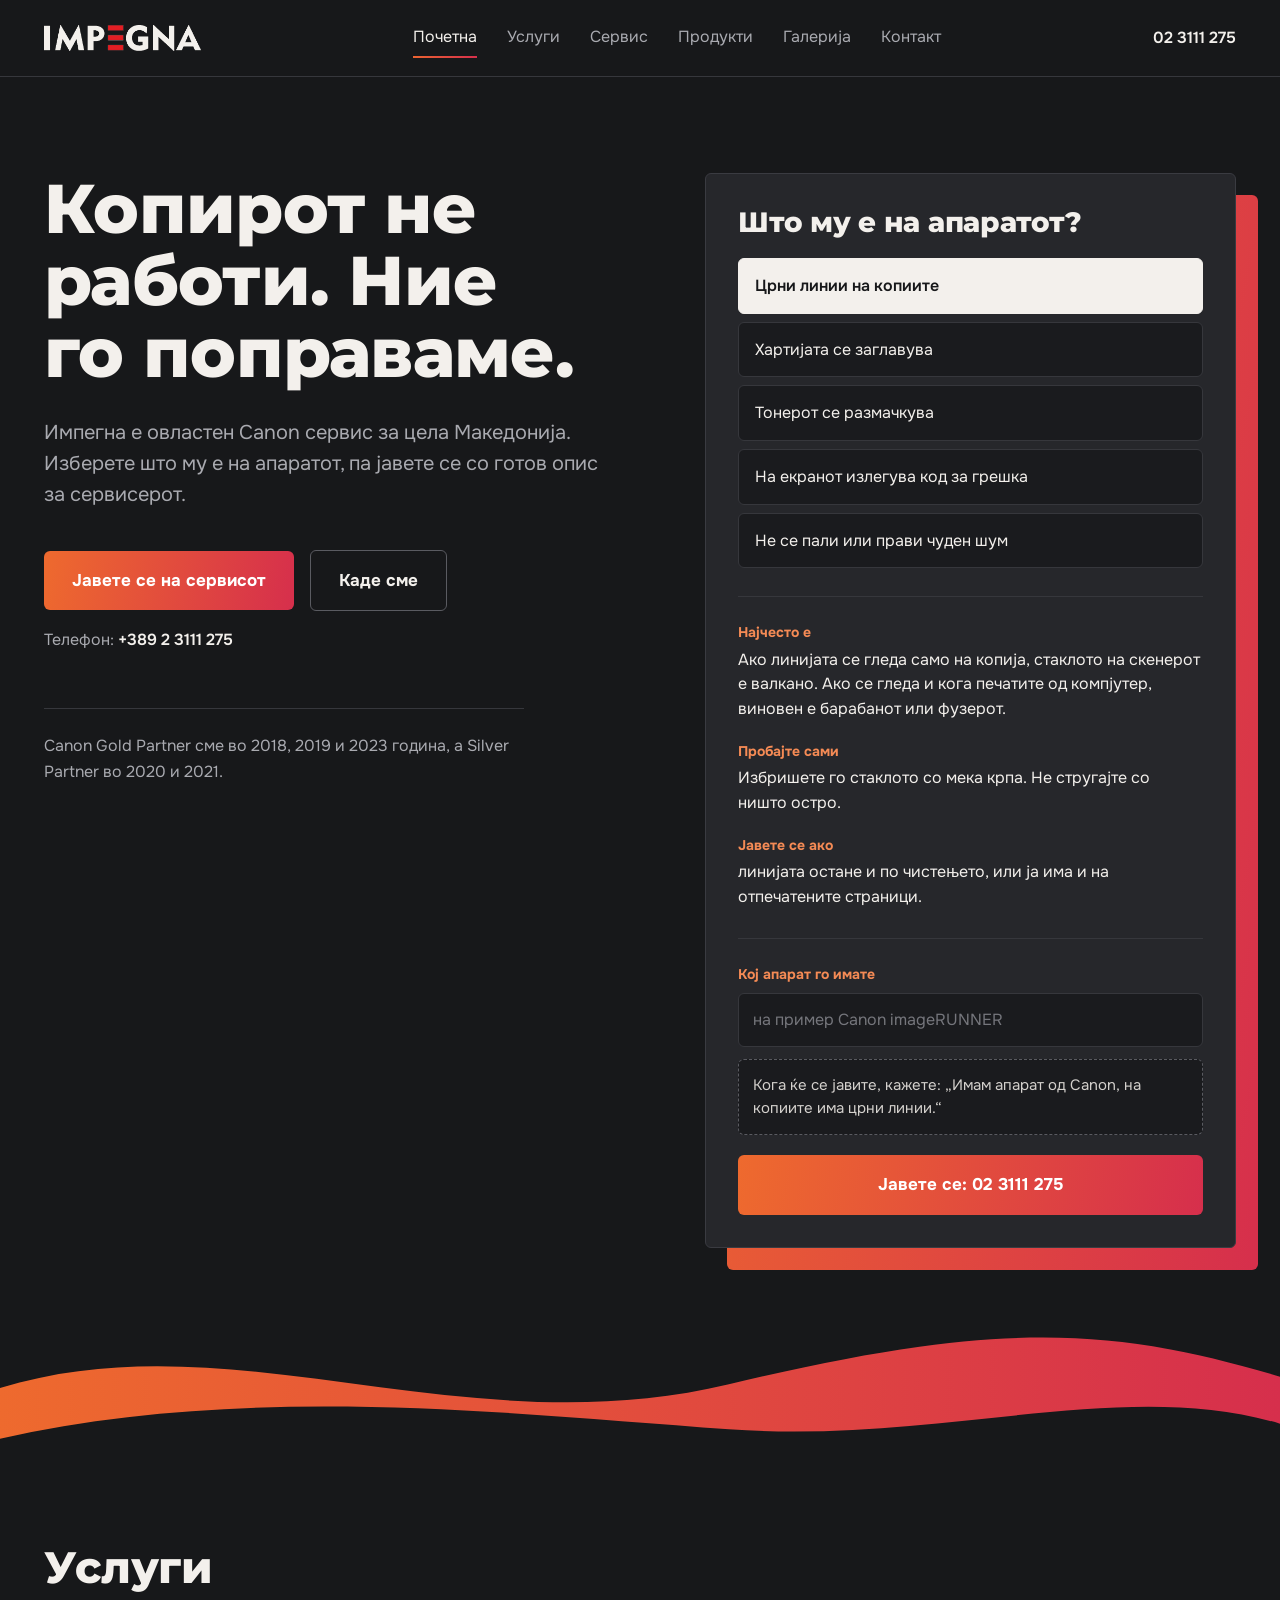
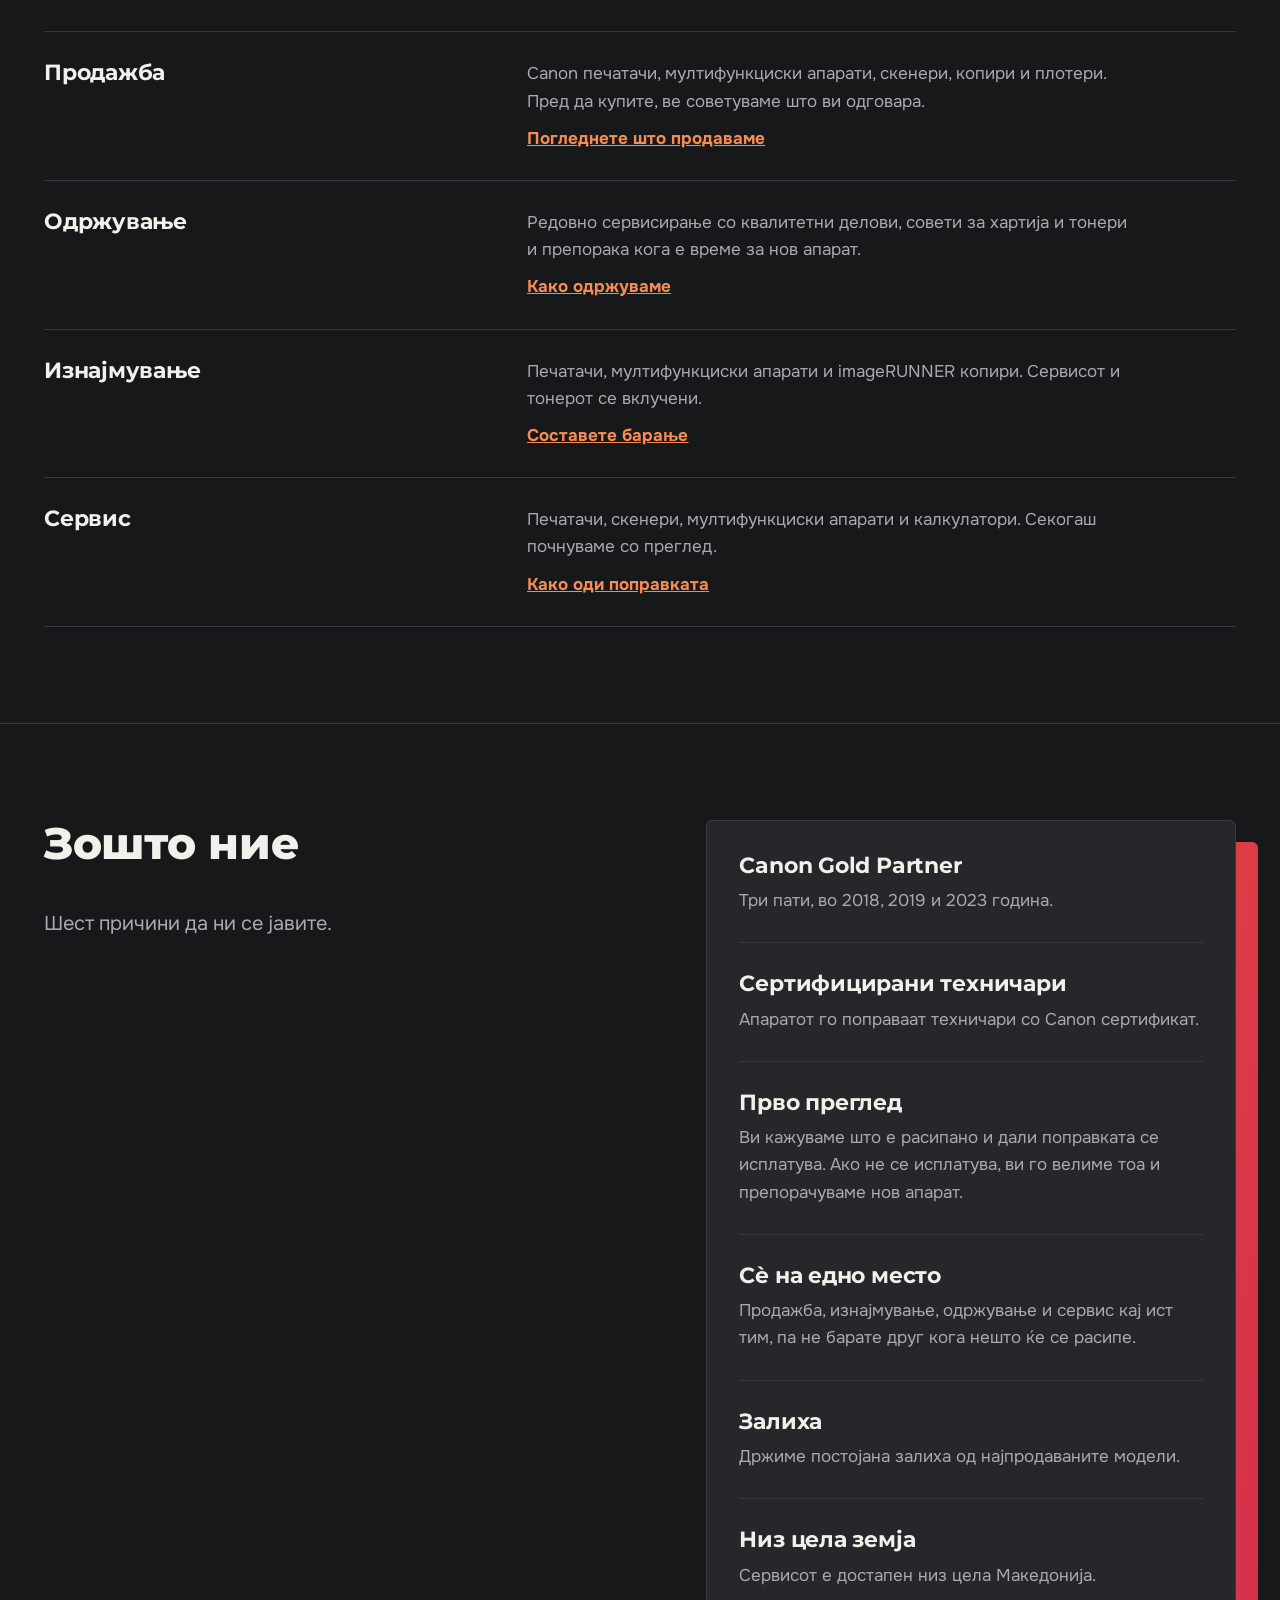
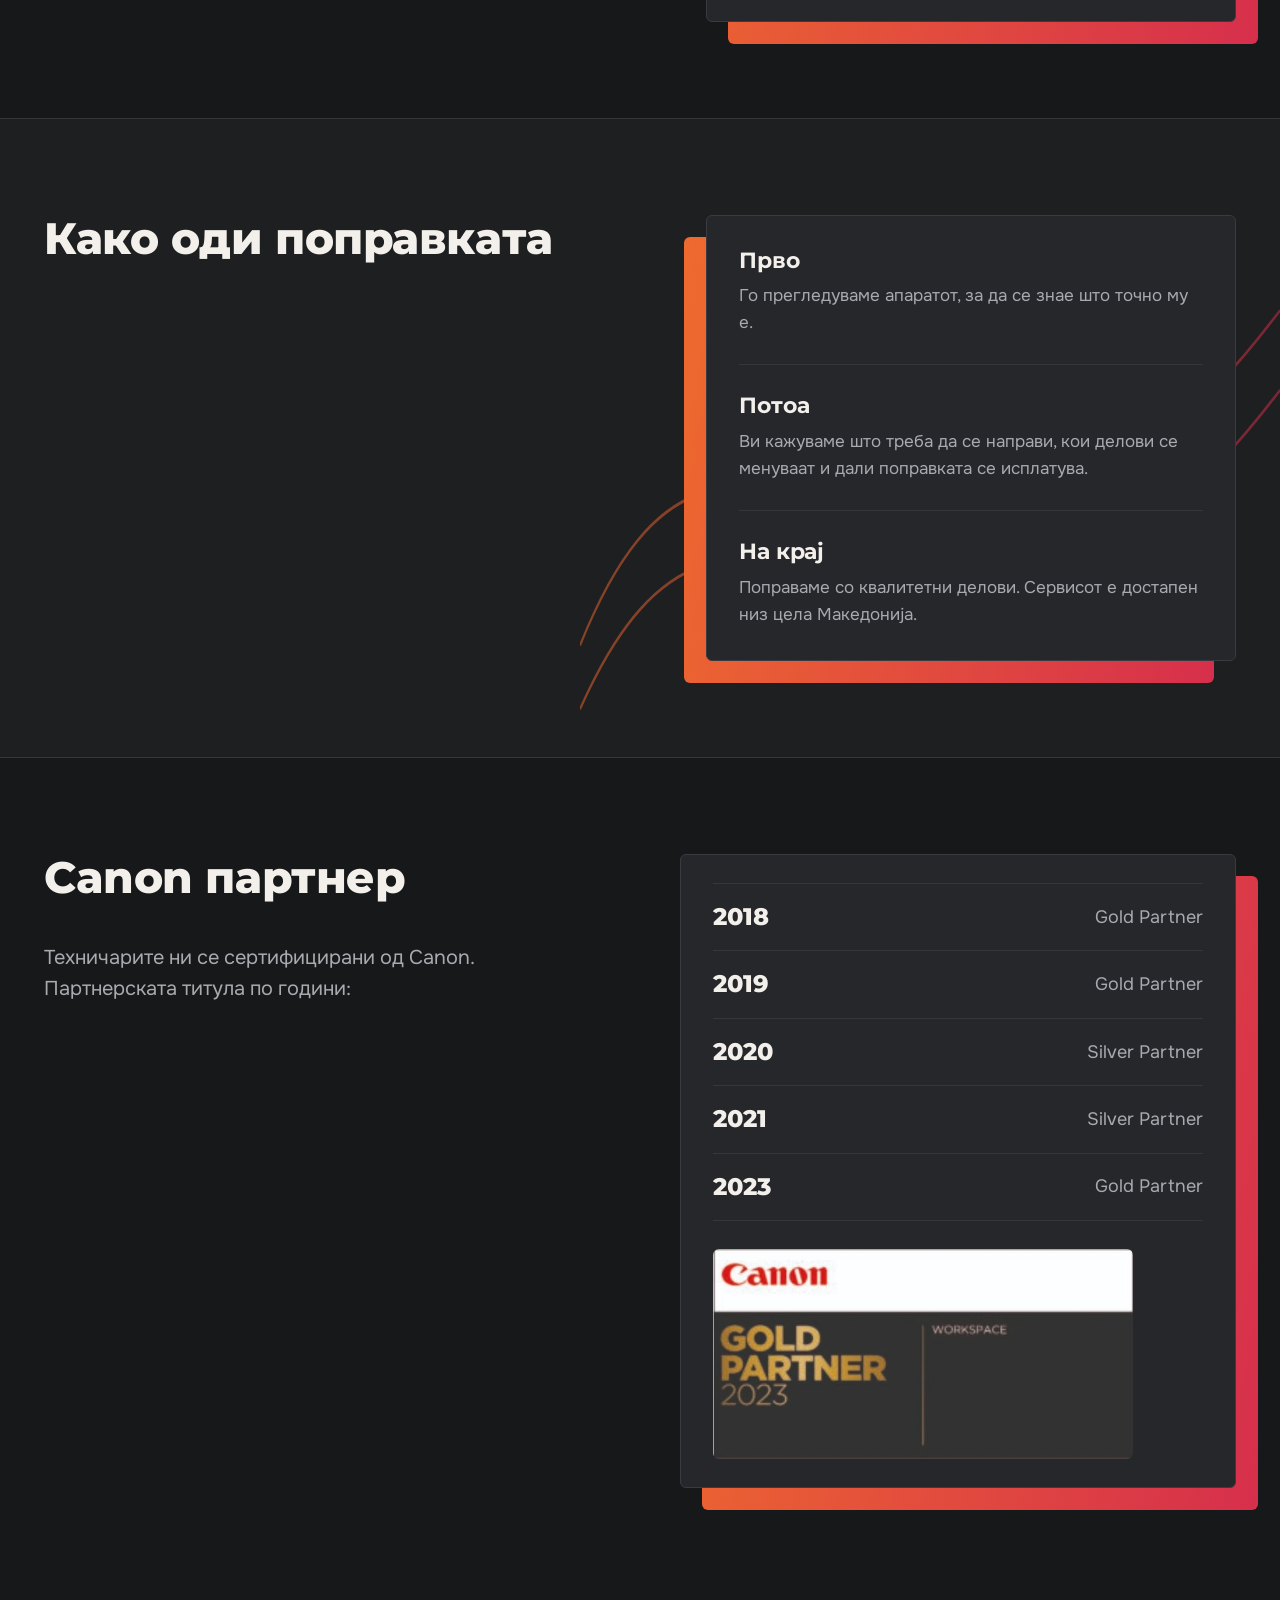
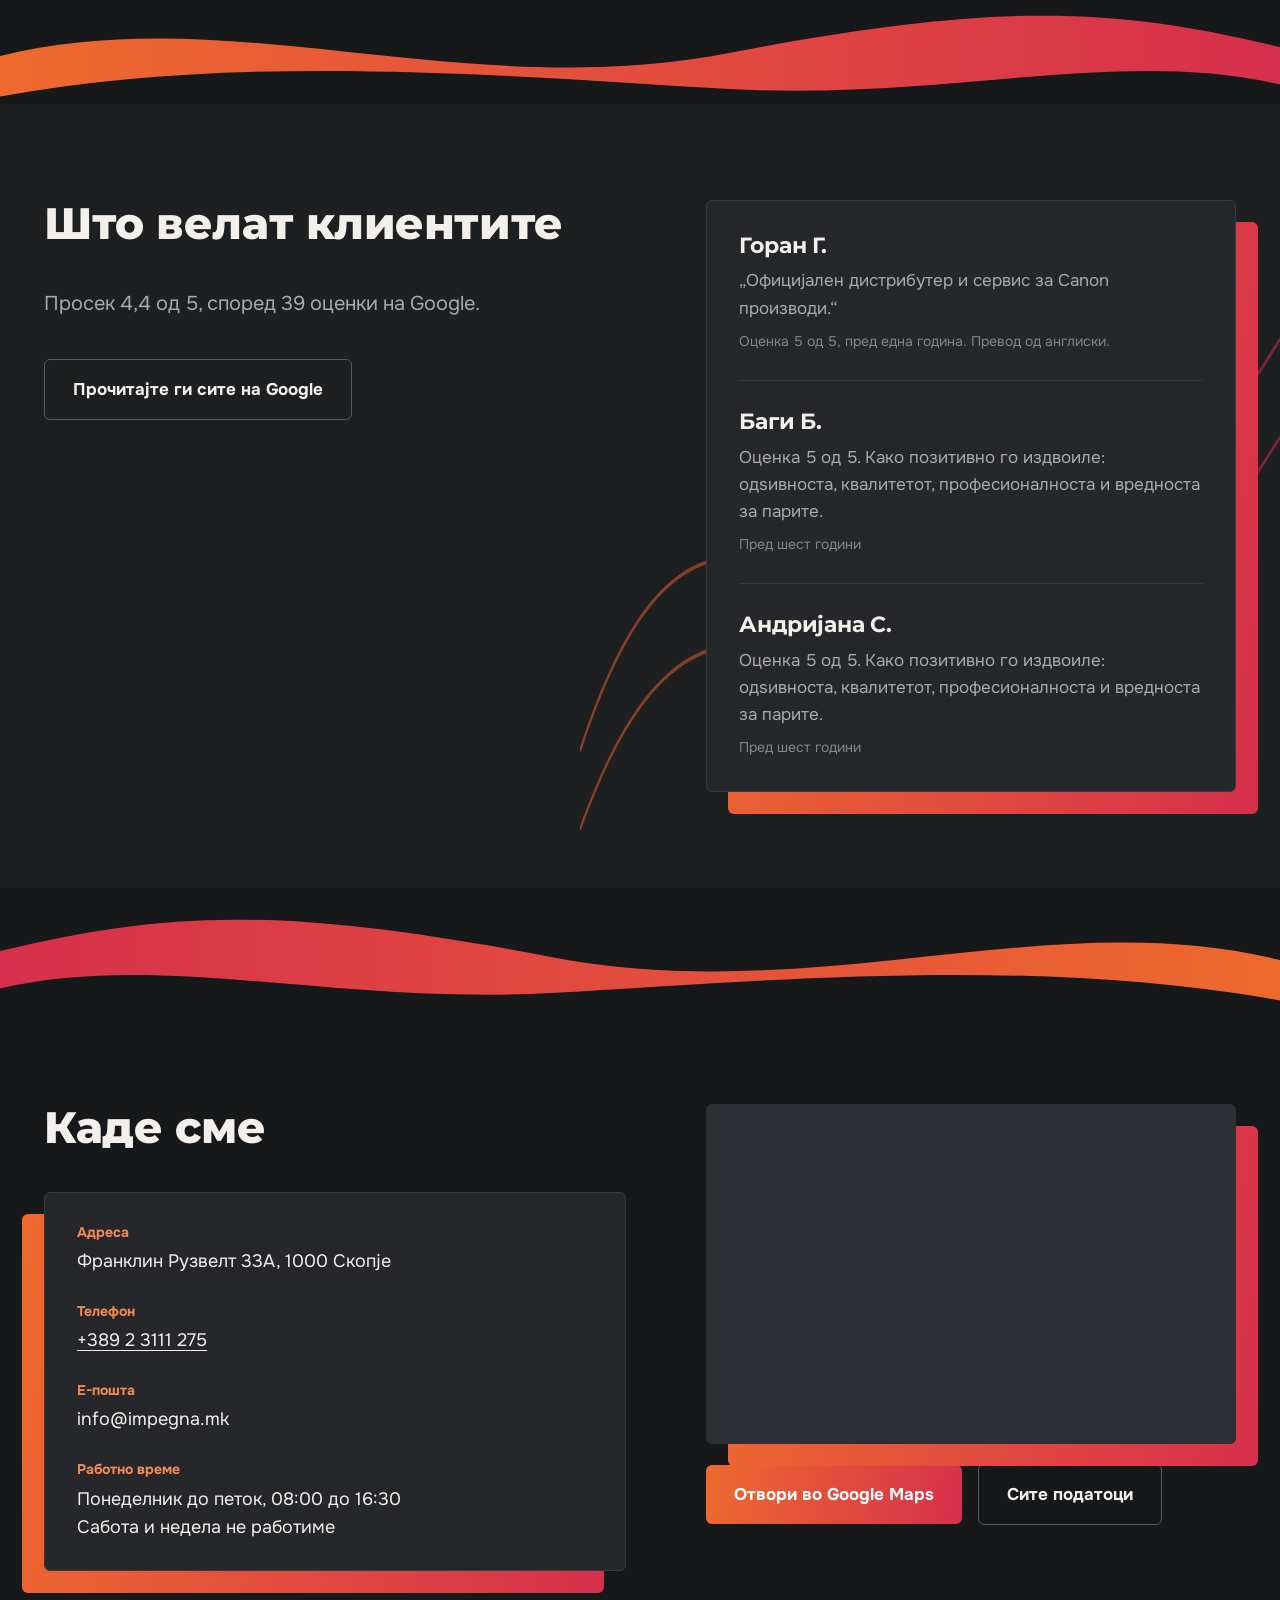
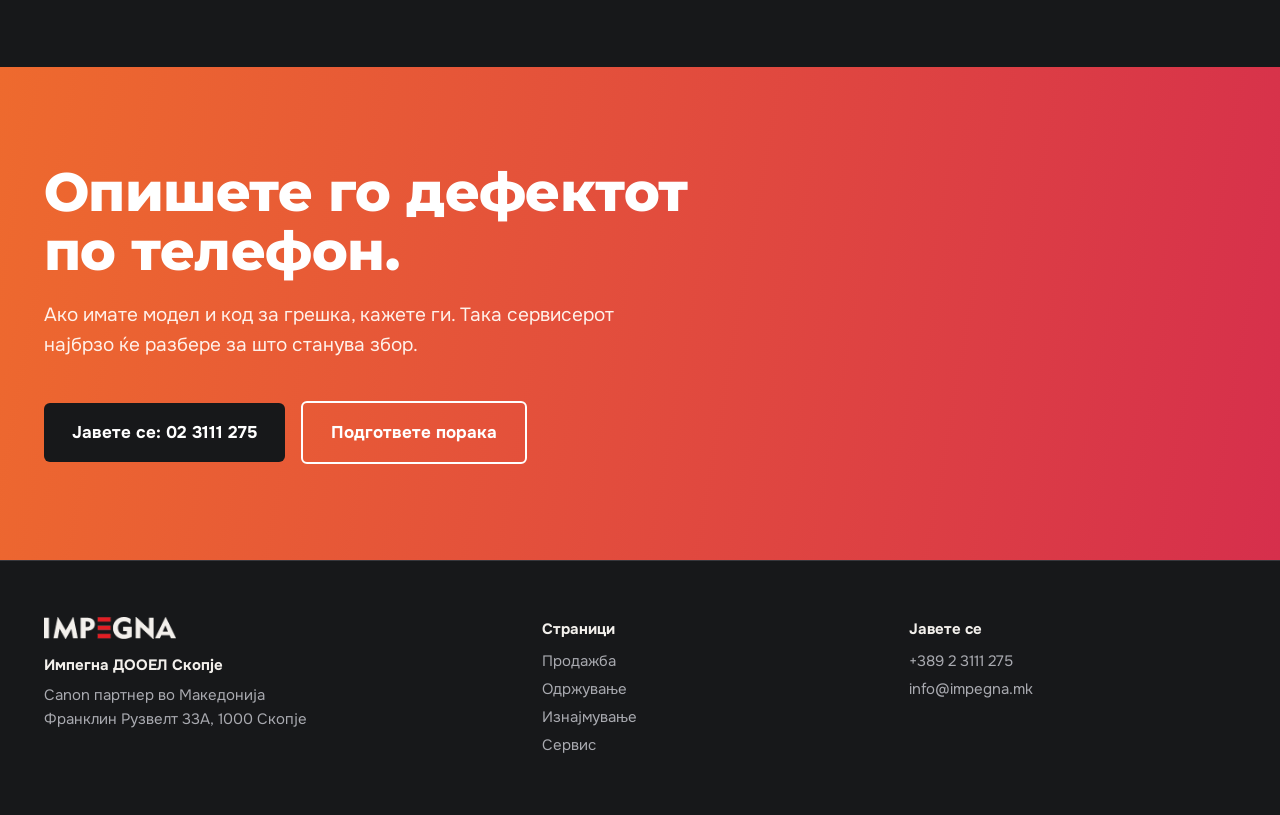
==== commit c279af4a: "Враќање на претходната верзија (Галерија) Co-Authored-By: Claude Sonnet 5.5 <noreply@anthropic.com> " ====
--- a/index.html
+++ b/index.html
@@ -224,106 +224,6 @@
 .lb-x { position: absolute; top: 14px; right: 16px; background: transparent; border: 1px solid #3A3B41; color: var(--ink); border-radius: 6px; padding: 8px 14px; font: inherit; cursor: pointer; }
 @media (max-width: 900px) { .gal { columns: 2; column-gap: 20px; } .gal > * { margin-bottom: 20px; } }
 @media (max-width: 560px) { .gal { columns: 1; } }
-
-/* ---- v3: scanner only in hero ---- */
-.scanline { display: none; }
-.panel.dx { position: relative; }
-.scan { position: absolute; left: -40px; right: -40px; top: 0; height: 3px; background: linear-gradient(90deg, transparent, #E31E24 12%, #E31E24 88%, transparent); z-index: 5; pointer-events: none; animation: scan 5s cubic-bezier(.55,0,.45,1) infinite; }
-.scan::before { content: ""; position: absolute; left: 40px; right: 40px; bottom: 3px; height: 90px; background: linear-gradient(to top, rgba(227,30,36,.16), rgba(227,30,36,0)); }
-@keyframes scan { 0% { top: 0; opacity: 0; } 8% { opacity: 1; } 92% { opacity: 1; } 100% { top: calc(100% - 3px); opacity: 0; } }
-@media (prefers-reduced-motion: reduce) { .scan { animation: none; top: 40%; } }
-
-/* ---- v3: section compositions ---- */
-.t { margin-bottom: 8px; }
-/* services: four columns with red top bar and numerals */
-.svc { display: grid; grid-template-columns: repeat(4, minmax(0, 1fr)); gap: 0; margin-top: 56px; border-top: 1px solid var(--line); }
-.svc.three { grid-template-columns: repeat(3, minmax(0, 1fr)); }
-.svc-i { display: block; padding: 40px 32px 8px 0; text-decoration: none; color: inherit; position: relative; }
-.svc-i + .svc-i { padding-left: 32px; border-left: 1px solid var(--line); }
-.svc-i::before { content: ""; position: absolute; left: 0; top: -2px; width: 56px; height: 4px; background: var(--grad); }
-.svc-i + .svc-i::before { left: 32px; }
-.svc-i .n { display: block; font-family: var(--display); font-weight: 800; font-size: 56px; line-height: 1; color: #3A3B41; margin-bottom: 20px; }
-.svc-i h3 { font-size: 24px; line-height: 1.2; margin-bottom: 12px; }
-.svc-i p { font-size: 17px; color: var(--mute); }
-.svc-i .go { display: inline-block; margin-top: 18px; font-weight: 700; color: #F58B55; }
-a.svc-i:hover .go { text-decoration: underline; }
-/* why: solid red block + plain list */
-.why { display: grid; grid-template-columns: 5fr 7fr; gap: 64px; margin-top: 56px; align-items: stretch; }
-.why-big { background: var(--grad); color: #fff; border-radius: 6px; padding: 40px; }
-.why-big .why-k { font-family: var(--display); font-weight: 800; font-size: 120px; line-height: .9; }
-.why-big .why-k span { font-size: 24px; margin-left: 12px; font-weight: 700; }
-.why-big h3 { font-size: 28px; margin-top: 20px; }
-.why-big p { margin-top: 10px; font-size: 18px; color: #FFF1EA; }
-.why-big .badge { margin-top: 28px; max-width: 280px; }
-.why-list { display: grid; grid-template-columns: 1fr 1fr; gap: 40px 48px; align-content: start; }
-.why-list h3 { font-size: 21px; margin-bottom: 8px; padding-top: 16px; border-top: 1px solid var(--line); }
-.why-list p { font-size: 17px; color: var(--mute); }
-.why-list .wide { grid-column: 1 / -1; }
-/* flow: horizontal line with nodes */
-.flow { list-style: none; display: grid; grid-template-columns: repeat(3, minmax(0, 1fr)); gap: 48px; margin-top: 72px; position: relative; }
-.flow::before { content: ""; position: absolute; left: 0; right: 0; top: 11px; height: 3px; background: var(--grad); }
-.flow li { position: relative; padding-top: 48px; }
-.flow .dot { position: absolute; left: 0; top: 0; width: 26px; height: 26px; border-radius: 50%; background: var(--bg); border: 4px solid var(--warm2); }
-.flow h3 { font-size: 26px; margin-bottom: 10px; }
-.flow p { font-size: 18px; color: var(--mute); max-width: 24em; }
-/* reviews: rating figure beside a large quote */
-.rev-top { display: grid; grid-template-columns: 4fr 8fr; gap: 64px; align-items: center; }
-.rate b { display: block; font-family: var(--display); font-weight: 800; font-size: 140px; line-height: .9; }
-.rate span { display: block; margin-top: 12px; font-size: 18px; color: var(--mute); max-width: 14em; }
-.quote p { font-family: var(--display); font-weight: 700; font-size: clamp(24px, 3vw, 38px); line-height: 1.25; }
-.quote footer { margin-top: 20px; font-size: 15px; color: var(--mute); border: 0; padding: 0; background: none; display: block; }
-.rev-two { display: grid; grid-template-columns: 1fr 1fr auto; gap: 48px; margin-top: 72px; padding-top: 32px; border-top: 1px solid var(--line); align-items: start; }
-.rev-two h3 { font-size: 20px; margin-bottom: 8px; }
-.rev-two p { font-size: 17px; color: var(--mute); }
-.rev-two .meta { display: block; margin-top: 8px; font-size: 14px; color: #85868C; }
-/* where: map with info card overlapping */
-.where { position: relative; margin-top: 48px; }
-.where .map { height: 460px; }
-.where-card { position: absolute; right: 40px; bottom: -36px; width: 400px; z-index: 3; background: var(--card); }
-.where-s { padding-bottom: 132px; }
-/* tiles for inner pages */
-.tiles { display: grid; grid-template-columns: repeat(3, minmax(0, 1fr)); gap: 48px 40px; }
-.tiles.one { grid-template-columns: 1fr 1fr; gap: 32px 40px; margin-top: 32px; }
-.tile { padding-top: 20px; border-top: 1px solid var(--line); position: relative; }
-.tile::before { content: ""; position: absolute; left: 0; top: -2px; width: 40px; height: 4px; background: var(--grad); }
-.tile h3 { font-size: 22px; line-height: 1.2; margin-bottom: 10px; }
-.tile p { font-size: 17px; color: var(--mute); }
-.band .wrap { display: grid; grid-template-columns: 1.4fr 1fr; gap: 64px; align-items: center; }
-.band .cta { justify-content: flex-end; flex-direction: column; align-items: stretch; margin: 0; }
-.band .cta .btn { text-align: center; }
-@media (max-width: 1120px) { .svc { grid-template-columns: 1fr 1fr; } .svc-i:nth-child(3) { border-left: 0; padding-left: 0; } .svc-i:nth-child(3)::before { left: 0; } .svc-i:nth-child(n+3) { margin-top: 40px; border-top: 1px solid var(--line); } .svc-i:nth-child(n+3)::before { top: -2px; } .why-big .why-k { font-size: 96px; } }
-@media (max-width: 900px) {
-  .why, .rev-top, .band .wrap { grid-template-columns: 1fr; gap: 40px; }
-  .flow { grid-template-columns: 1fr; gap: 40px; }
-  .flow::before { left: 12px; right: auto; top: 0; bottom: 0; width: 3px; height: auto; }
-  .flow li { padding: 0 0 0 56px; }
-  .rev-two { grid-template-columns: 1fr; gap: 32px; }
-  .tiles { grid-template-columns: 1fr 1fr; }
-  .svc.three { grid-template-columns: 1fr; }
-  .svc.three .svc-i + .svc-i { border-left: 0; padding-left: 0; margin-top: 40px; border-top: 1px solid var(--line); }
-  .svc.three .svc-i + .svc-i::before { left: 0; }
-  .where-card { position: relative; right: auto; bottom: auto; width: auto; margin-top: 24px; }
-  .where-s { padding-bottom: 96px; }
-  .band .cta { flex-direction: row; justify-content: flex-start; }
-}
-@media (max-width: 640px) {
-  .svc, .tiles, .tiles.one, .why-list { grid-template-columns: 1fr; }
-  .svc-i, .svc-i + .svc-i { padding-left: 0; border-left: 0; }
-  .svc-i + .svc-i { margin-top: 40px; border-top: 1px solid var(--line); }
-  .svc-i + .svc-i::before, .svc-i:nth-child(3)::before { left: 0; }
-  .svc-i:nth-child(3) { padding-left: 0; }
-  .why-big { padding: 28px; }
-  .why-big .why-k { font-size: 84px; }
-  .rate b { font-size: 100px; }
-  .where .map { height: 340px; }
-  .scan { left: -12px; right: -12px; }
-  .band .cta { flex-direction: column; }
-}
-.band .wrap > h2, .band .wrap > p { grid-column: 1; }
-.band .wrap > .cta { grid-column: 2; grid-row: 1 / span 2; }
-.sec.alt::before { opacity: .2; }
-@media (max-width: 900px) { .band .wrap > .cta { grid-column: 1; grid-row: auto; } }
-@media (min-width: 901px) { .band .wrap { grid-template-rows: min-content min-content; align-content: center; row-gap: 20px; } .band .wrap > h2, .band .wrap > p { margin: 0; } .band .wrap > .cta { align-self: center; } }
 </style>
 </head>
 <body>
@@ -341,7 +241,8 @@
     <span class="sheet" style="left:60%;width:260px;--t:72s;--d:-18s;--r:-4deg"><svg viewBox="0 0 220 311"><use href="#pg"/></svg></span>
     <span class="sheet" style="left:80%;width:170px;--t:52s;--d:-33s;--r:7deg"><svg viewBox="0 0 220 311"><use href="#pg"/></svg></span>
     <span class="sheet" style="left:90%;width:110px;--t:41s;--d:-5s;--r:-10deg"><svg viewBox="0 0 220 311"><use href="#pg"/></svg></span>
-    </div>
+    <div class="scanline"></div>
+  </div>
 
 <header class="bar">
   <div class="wrap">
@@ -376,7 +277,7 @@
         <p class="note">Телефон: <b>+389 2 3111 275</b></p>
         <p class="proof">Canon Gold Partner сме во 2018, 2019 и 2023 година, а Silver Partner во 2020 и 2021.</p>
       </div>
-      <div class="pw"><aside class="panel dx" aria-label="Што му е на апаратот"><span class="scan" aria-hidden="true"></span>
+      <div class="pw"><aside class="panel dx" aria-label="Што му е на апаратот">
         <h2>Што му е на апаратот?</h2>
         <div class="opts" role="group" aria-label="Што му е на апаратот"></div>
         <div class="result" aria-live="polite">
@@ -397,74 +298,95 @@
   <section class="sec" id="uslugi">
     <div class="wrap">
       <h2 class="t">Услуги</h2>
-      <div class="svc">
-        <a class="svc-i" href="#prodazba"><span class="n">01</span><h3>Продажба</h3><p>Canon печатачи, мултифункциски апарати, скенери, копири и плотери. Пред да купите, ве советуваме што ви одговара.</p><span class="go">Погледнете што продаваме</span></a>
-        <a class="svc-i" href="#odrzuvanje"><span class="n">02</span><h3>Одржување</h3><p>Редовно сервисирање со квалитетни делови, совети за хартија и тонери и препорака кога е време за нов апарат.</p><span class="go">Како одржуваме</span></a>
-        <a class="svc-i" href="#iznajmuvanje"><span class="n">03</span><h3>Изнајмување</h3><p>Печатачи, мултифункциски апарати и imageRUNNER копири. Сервисот и тонерот се вклучени.</p><span class="go">Составете барање</span></a>
-        <a class="svc-i" href="#servis"><span class="n">04</span><h3>Сервис</h3><p>Печатачи, скенери, мултифункциски апарати и калкулатори. Секогаш почнуваме со преглед.</p><span class="go">Како оди поправката</span></a>
-      </div>
+      <div class="rows">
+        <div class="row"><h3>Продажба</h3><div><p>Canon печатачи, мултифункциски апарати, скенери, копири и плотери. Пред да купите, ве советуваме што ви одговара.</p><a class="go" href="#prodazba">Погледнете што продаваме</a></div></div>
+        <div class="row"><h3>Одржување</h3><div><p>Редовно сервисирање со квалитетни делови, совети за хартија и тонери и препорака кога е време за нов апарат.</p><a class="go" href="#odrzuvanje">Како одржуваме</a></div></div>
+        <div class="row"><h3>Изнајмување</h3><div><p>Печатачи, мултифункциски апарати и imageRUNNER копири. Сервисот и тонерот се вклучени.</p><a class="go" href="#iznajmuvanje">Составете барање</a></div></div>
+        <div class="row"><h3>Сервис</h3><div><p>Печатачи, скенери, мултифункциски апарати и калкулатори. Секогаш почнуваме со преглед.</p><a class="go" href="#servis">Како оди поправката</a></div></div>
+      </div>
+    </div>
+  </section>
+
+  <section class="sec">
+    <div class="wrap cols">
+      <div>
+        <h2 class="t">Зошто ние</h2>
+        <p class="lead" style="margin-top:0">Шест причини да ни се јавите.</p>
+      </div>
+      <div class="pw"><div class="card"><div class="rows">
+        <div class="row"><h3>Canon Gold Partner</h3><p>Три пати, во 2018, 2019 и 2023 година.</p></div>
+        <div class="row"><h3>Сертифицирани техничари</h3><p>Апаратот го поправаат техничари со Canon сертификат.</p></div>
+        <div class="row"><h3>Прво преглед</h3><p>Ви кажуваме што е расипано и дали поправката се исплатува. Ако не се исплатува, ви го велиме тоа и препорачуваме нов апарат.</p></div>
+        <div class="row"><h3>Сè на едно место</h3><p>Продажба, изнајмување, одржување и сервис кај ист тим, па не барате друг кога нешто ќе се расипе.</p></div>
+        <div class="row"><h3>Залиха</h3><p>Држиме постојана залиха од најпродаваните модели.</p></div>
+        <div class="row"><h3>Низ цела земја</h3><p>Сервисот е достапен низ цела Македонија.</p></div>
+      </div></div></div>
     </div>
   </section>
 
   <section class="sec alt">
-    <div class="wrap">
-      <h2 class="t">Зошто ние</h2>
-      <div class="why">
-        <div class="why-big">
-          <div class="why-k">3<span>пати</span></div>
-          <h3>Canon Gold Partner</h3>
-          <p>Во 2018, 2019 и 2023 година. Silver Partner сме во 2020 и 2021.</p>
-          <img class="badge" src="[data-uri]" alt="Canon Gold Partner 2023">
+    <div class="wrap cols">
+      <div>
+        <h2 class="t">Како оди поправката</h2>
+      </div>
+      <div class="pw l"><div class="card"><div class="rows">
+        <div class="row"><h3>Прво</h3><p>Го прегледуваме апаратот, за да се знае што точно му е.</p></div>
+        <div class="row"><h3>Потоа</h3><p>Ви кажуваме што треба да се направи, кои делови се менуваат и дали поправката се исплатува.</p></div>
+        <div class="row"><h3>На крај</h3><p>Поправаме со квалитетни делови. Сервисот е достапен низ цела Македонија.</p></div>
+      </div></div></div>
+    </div>
+  </section>
+
+  <section class="sec">
+    <div class="wrap cols even">
+      <div>
+        <h2 class="t">Canon партнер</h2>
+        <p class="lead" style="margin-top:0">Техничарите ни се сертифицирани од Canon. Партнерската титула по години:</p>
+      </div>
+      <div>
+        <div class="pw"><div class="card pad"><div class="years">
+          <div><span>2018</span><span>Gold Partner</span></div>
+          <div><span>2019</span><span>Gold Partner</span></div>
+          <div><span>2020</span><span>Silver Partner</span></div>
+          <div><span>2021</span><span>Silver Partner</span></div>
+          <div><span>2023</span><span>Gold Partner</span></div>
         </div>
-        <div class="why-list">
-          <div><h3>Сертифицирани техничари</h3><p>Апаратот го поправаат техничари со Canon сертификат.</p></div>
-          <div><h3>Прво преглед</h3><p>Ви кажуваме што е расипано и дали поправката се исплатува. Ако не се исплатува, ви го велиме тоа и препорачуваме нов апарат.</p></div>
-          <div><h3>Сè на едно место</h3><p>Продажба, изнајмување, одржување и сервис кај ист тим, па не барате друг кога нешто ќе се расипе.</p></div>
-          <div><h3>Залиха</h3><p>Држиме постојана залиха од најпродаваните модели.</p></div>
-          <div class="wide"><h3>Низ цела земја</h3><p>Сервисот е достапен низ цела Македонија.</p></div>
-        </div>
-      </div>
-    </div>
-  </section>
-
-  <section class="sec">
-    <div class="wrap">
-      <h2 class="t">Како оди поправката</h2>
-      <ol class="flow">
-        <li><span class="dot"></span><h3>Прво</h3><p>Го прегледуваме апаратот, за да се знае што точно му е.</p></li>
-        <li><span class="dot"></span><h3>Потоа</h3><p>Ви кажуваме што треба да се направи, кои делови се менуваат и дали поправката се исплатува.</p></li>
-        <li><span class="dot"></span><h3>На крај</h3><p>Поправаме со квалитетни делови. Сервисот е достапен низ цела Македонија.</p></li>
-      </ol>
-    </div>
-  </section>
-
+        <img class="badge" src="[data-uri]" alt="Canon Gold Partner 2023"></div></div>
+      </div>
+    </div>
+  </section>
+
+<div class="rib" aria-hidden="true"><svg viewBox="0 0 1440 160" preserveAspectRatio="none"><path d="M0 96 C 260 20, 520 160, 820 92 S 1250 30, 1440 84 L1440 134 C 1260 84, 1060 156, 820 140 S 280 90, 0 150 Z" fill="url(#gw)"/></svg></div>
   <section class="sec alt">
-    <div class="wrap">
-      <div class="rev-top">
-        <div class="rate"><b>4,4</b><span>од 5, според 39 оценки на Google</span></div>
-        <div class="pw l"><blockquote class="quote card pad"><p>„Официјален дистрибутер и сервис за Canon производи.“</p><footer>Горан Г., оценка 5 од 5, пред една година. Превод од англиски.</footer></blockquote></div>
-      </div>
-      <div class="rev-two">
-        <div><h3>Баги Б.</h3><p>Оценка 5 од 5. Како позитивно го издвоиле: одѕивноста, квалитетот, професионалноста и вредноста за парите.</p><span class="meta">Пред шест години</span></div>
-        <div><h3>Андријана С.</h3><p>Оценка 5 од 5. Како позитивно го издвоиле: одѕивноста, квалитетот, професионалноста и вредноста за парите.</p><span class="meta">Пред шест години</span></div>
-        <a class="btn ghost" href="https://maps.app.goo.gl/dx4CzTyKGWRJqQ638">Прочитајте ги сите на Google</a>
-      </div>
+    <div class="wrap cols">
+      <div>
+        <h2 class="t">Што велат клиентите</h2>
+        <p class="lead" style="margin-top:0">Просек 4,4 од 5, според 39 оценки на Google.</p>
+        <div class="cta"><a class="btn ghost" href="https://maps.app.goo.gl/dx4CzTyKGWRJqQ638">Прочитајте ги сите на Google</a></div>
+      </div>
+      <div class="pw"><div class="card"><div class="rows">
+        <div class="row"><h3>Горан Г.</h3><div><p>„Официјален дистрибутер и сервис за Canon производи.“</p><p class="meta">Оценка 5 од 5, пред една година. Превод од англиски.</p></div></div>
+        <div class="row"><h3>Баги Б.</h3><div><p>Оценка 5 од 5. Како позитивно го издвоиле: одѕивноста, квалитетот, професионалноста и вредноста за парите.</p><p class="meta">Пред шест години</p></div></div>
+        <div class="row"><h3>Андријана С.</h3><div><p>Оценка 5 од 5. Како позитивно го издвоиле: одѕивноста, квалитетот, професионалноста и вредноста за парите.</p><p class="meta">Пред шест години</p></div></div>
+      </div></div></div>
     </div>
   </section>
 
 <div class="rib flip" aria-hidden="true"><svg viewBox="0 0 1440 160" preserveAspectRatio="none"><path d="M0 96 C 260 20, 520 160, 820 92 S 1250 30, 1440 84 L1440 134 C 1260 84, 1060 156, 820 140 S 280 90, 0 150 Z" fill="url(#gw)"/></svg></div>
-  <section class="sec where-s">
-    <div class="wrap">
-      <h2 class="t">Каде сме</h2>
-      <div class="where">
-        <div class="pw"><iframe class="map" title="Мапа: Импегна, Франклин Рузвелт 33А, Скопје" src="https://maps.google.com/maps?q=Impegna%2C%20Franklin%20Ruzvelt%2033A%2C%20Skopje%201000&amp;z=16&amp;output=embed" loading="lazy" referrerpolicy="no-referrer-when-downgrade" allowfullscreen></iframe></div>
-        <div class="where-card card pad"><dl class="contact" style="grid-template-columns:1fr">
+  <section class="sec">
+    <div class="wrap cols">
+      <div>
+        <h2 class="t">Каде сме</h2>
+        <div class="pw l"><div class="card pad"><dl class="contact" style="grid-template-columns:1fr">
           <div><dt>Адреса</dt><dd>Франклин Рузвелт 33А, 1000 Скопје</dd></div>
           <div><dt>Телефон</dt><dd><a href="tel:+38923111275">+389 2 3111 275</a></dd></div>
           <div><dt>Е-пошта</dt><dd>info@impegna.mk</dd></div>
           <div><dt>Работно време</dt><dd>Понеделник до петок, 08:00 до 16:30<br>Сабота и недела не работиме</dd></div>
-        </dl>
-        <div class="cta" style="margin-top:20px"><a class="btn" href="https://maps.app.goo.gl/dx4CzTyKGWRJqQ638">Отвори во Google Maps</a></div></div>
+        </dl></div></div>
+      </div>
+      <div>
+        <div class="pw"><iframe class="map" title="Мапа: Импегна, Франклин Рузвелт 33А, Скопје" src="https://maps.google.com/maps?q=Impegna%2C%20Franklin%20Ruzvelt%2033A%2C%20Skopje%201000&amp;z=16&amp;output=embed" loading="lazy" referrerpolicy="no-referrer-when-downgrade" allowfullscreen></iframe></div>
+        <div class="cta" style="margin-top:20px"><a class="btn" href="https://maps.app.goo.gl/dx4CzTyKGWRJqQ638">Отвори во Google Maps</a><a class="btn ghost" href="#kontakt">Сите податоци</a></div>
       </div>
     </div>
   </section>
@@ -491,14 +413,23 @@
 <div class="rib flip" aria-hidden="true"><svg viewBox="0 0 1440 160" preserveAspectRatio="none"><path d="M0 96 C 260 20, 520 160, 820 92 S 1250 30, 1440 84 L1440 134 C 1260 84, 1060 156, 820 140 S 280 90, 0 150 Z" fill="url(#gw)"/></svg></div>
   <section class="sec">
     <div class="wrap">
-      <div class="tiles"><div class="tile"><h3>Инкјет печатачи и мултифункциски</h3><p>За дома и за мал обем на печатење. Деловните модели печатат во подобар квалитет или во формат поголем од А4, а апаратот чини помалку.</p></div><div class="tile"><h3>Печатачи со CISS</h3><p>Имаат систем за континуирано снабдување со мастило, па според нив печатењето во боја е поевтино по страница. Ги препорачуваме за често печатење и голем обем.</p></div><div class="tile"><h3>Ласерски печатачи и мултифункциски</h3><p>За мали и големи канцеларии, со тонер со голем принос и малку сервисирање. Цената зависи од брзината и можностите на апаратот.</p></div><div class="tile"><h3>Скенери</h3><p>Canon скенери за документи. Јавете се за да изберете според обемот на работа.</p></div><div class="tile"><h3>Копири</h3><p>За канцеларии и поголеми групи, со тонер со голем принос.</p></div><div class="tile"><h3>Плотери и производни машини</h3><p>За нив јавете се директно на тимот за продажба.</p></div></div>
+      <div class="pw"><div class="card"><div class="rows">
+        <div class="row"><h3>Инкјет печатачи и мултифункциски</h3><p>За дома и за мал обем на печатење. Деловните модели печатат во подобар квалитет или во формат поголем од А4, а апаратот чини помалку.</p></div>
+        <div class="row"><h3>Печатачи со CISS</h3><p>Имаат систем за континуирано снабдување со мастило, па според нив печатењето во боја е поевтино по страница. Ги препорачуваме за често печатење и голем обем.</p></div>
+        <div class="row"><h3>Ласерски печатачи и мултифункциски</h3><p>За мали и големи канцеларии, со тонер со голем принос и малку сервисирање. Цената зависи од брзината и можностите на апаратот.</p></div>
+        <div class="row"><h3>Скенери</h3><p>Canon скенери за документи. Јавете се за да изберете според обемот на работа.</p></div>
+        <div class="row"><h3>Копири</h3><p>За канцеларии и поголеми групи, со тонер со голем принос.</p></div>
+        <div class="row"><h3>Плотери и производни машини</h3><p>За нив јавете се директно на тимот за продажба.</p></div>
+      </div></div></div>
     </div>
   </section>
   <section class="sec alt">
-    <div class="wrap cols even"><div class="pw l"><div class="pw"><img class="prod" src="[data-uri]